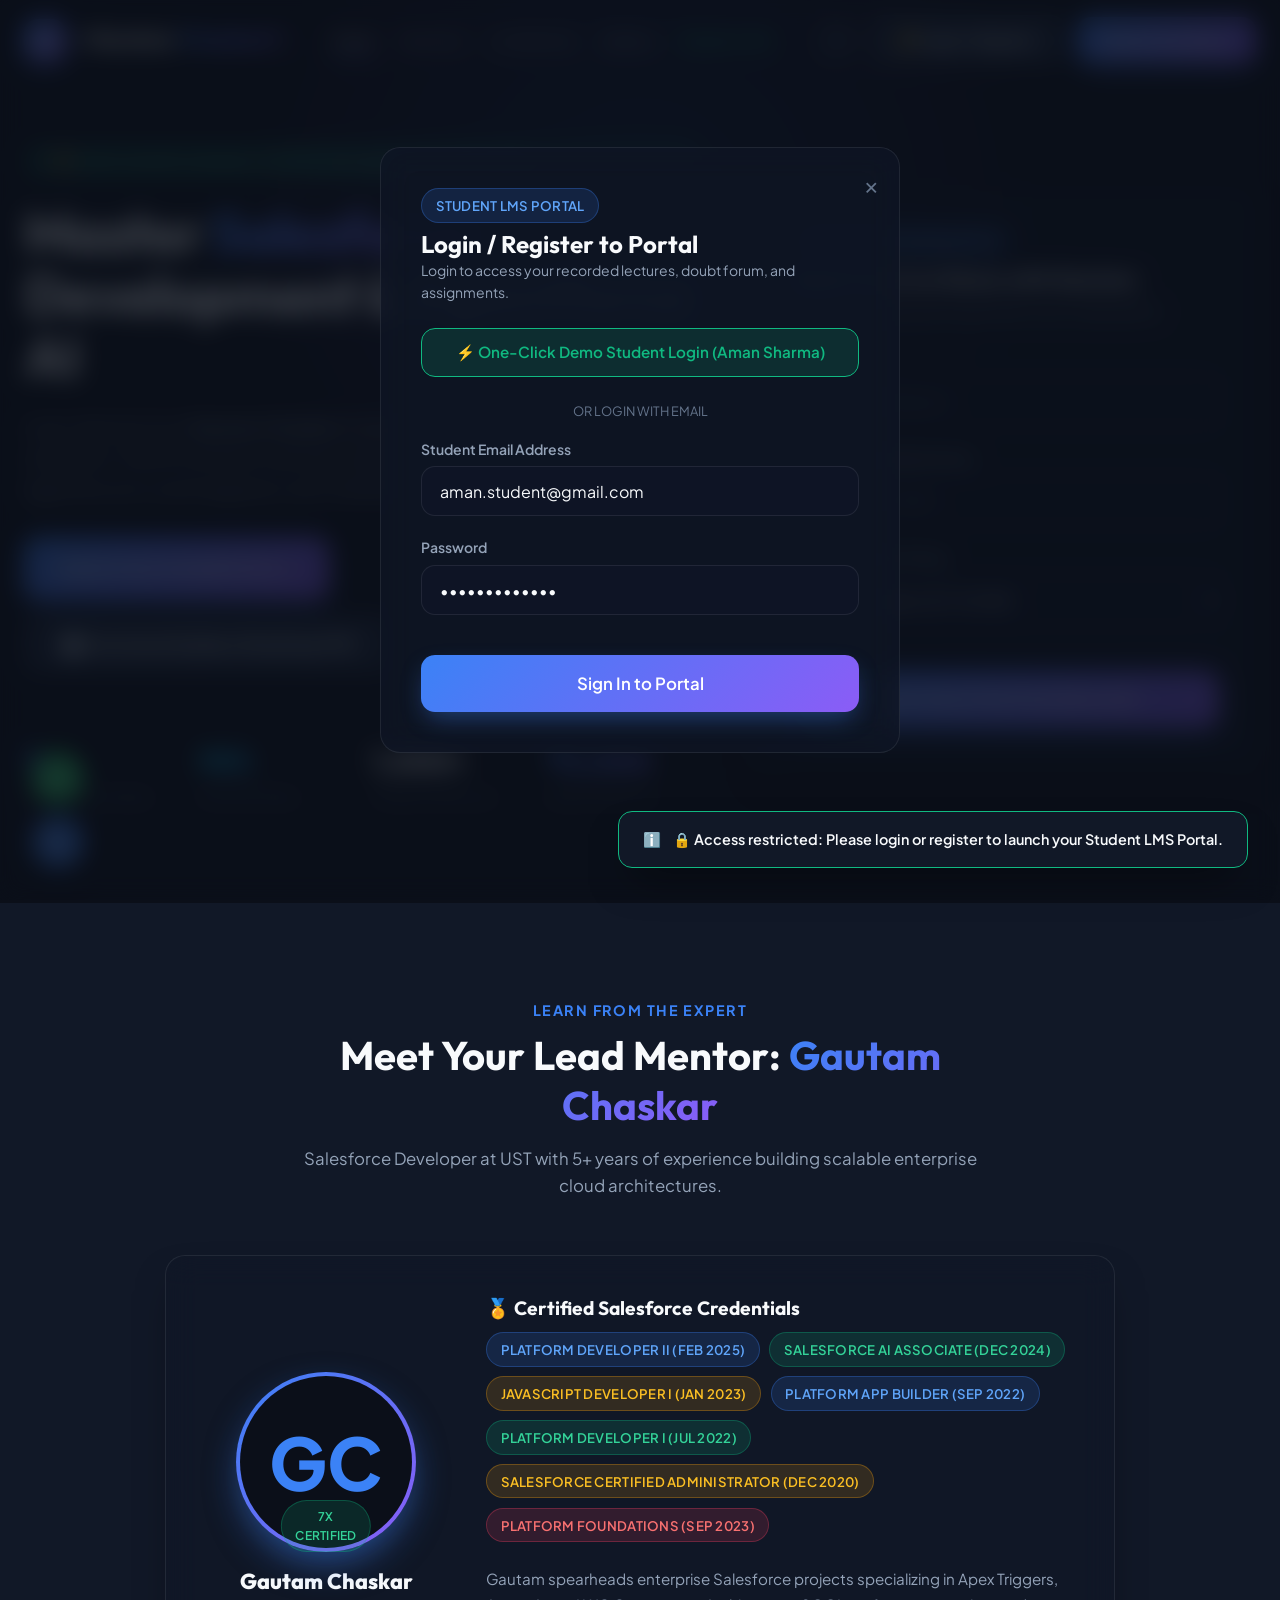
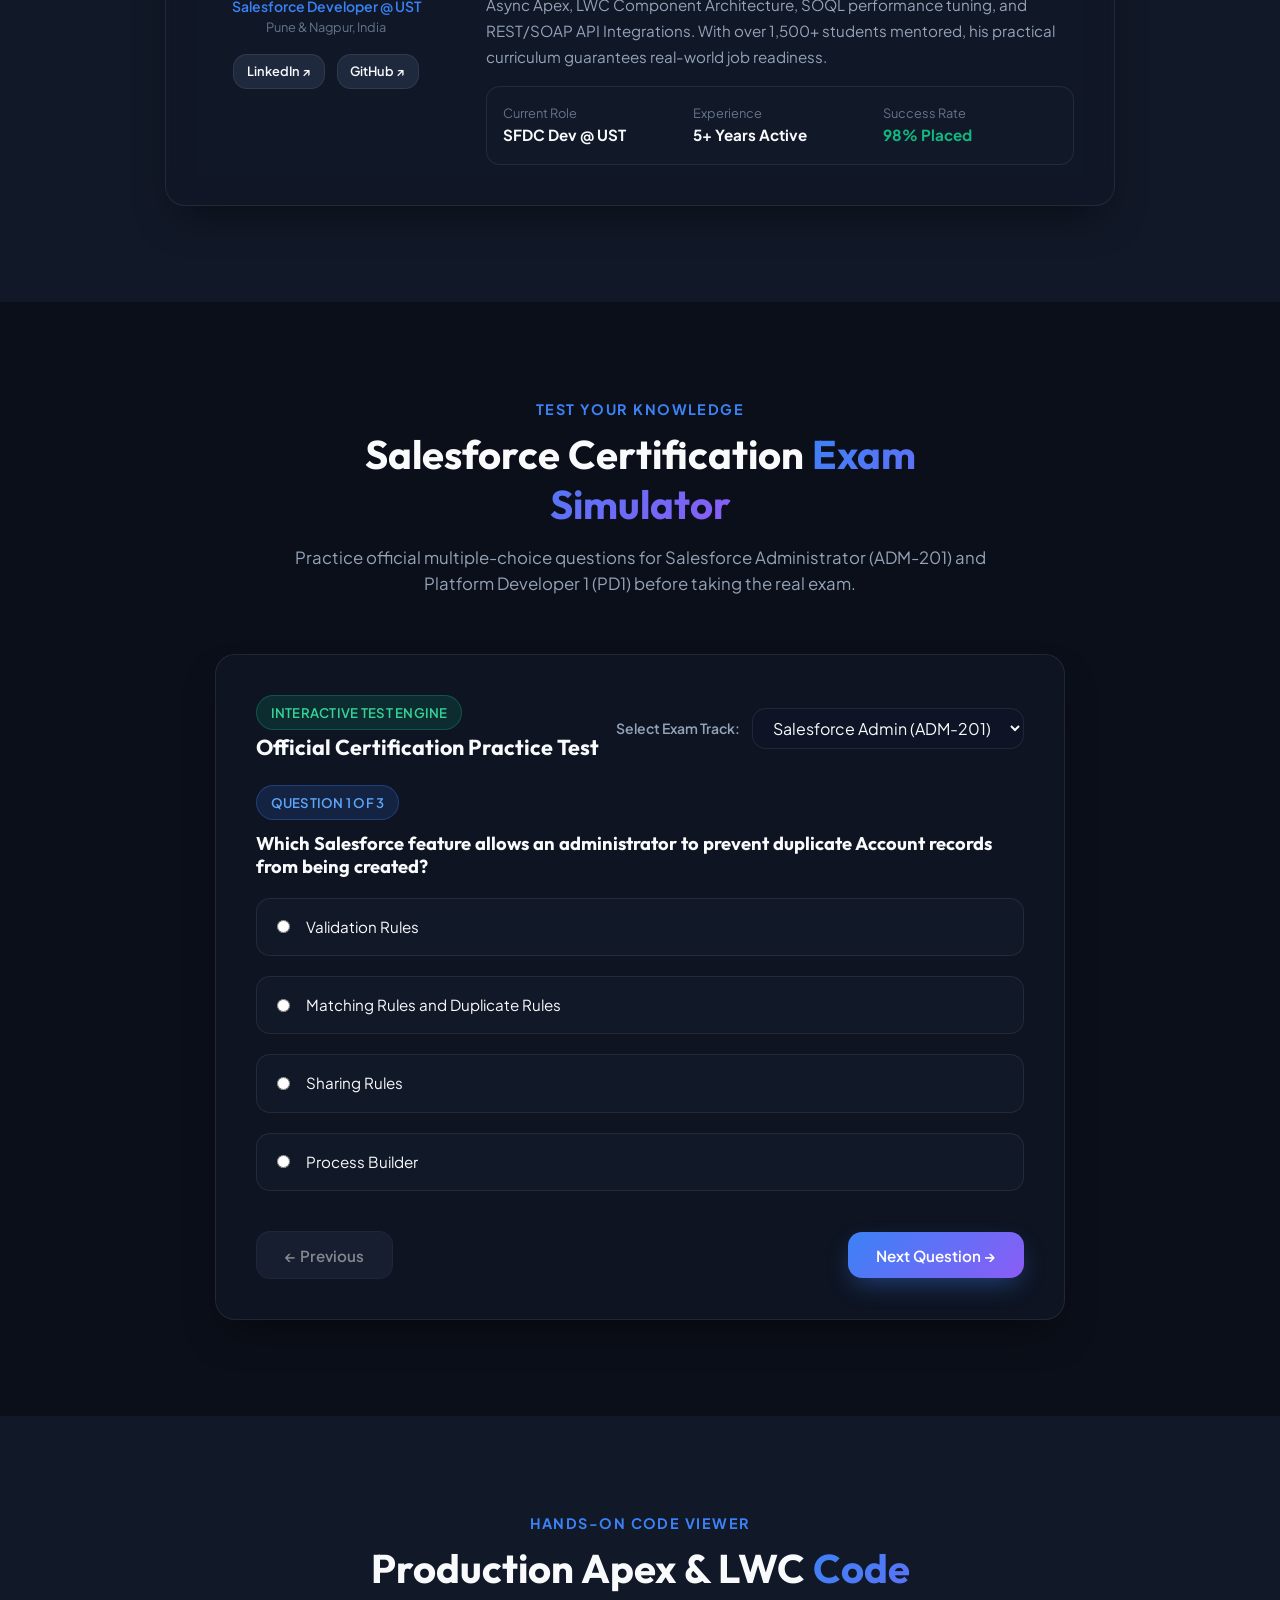
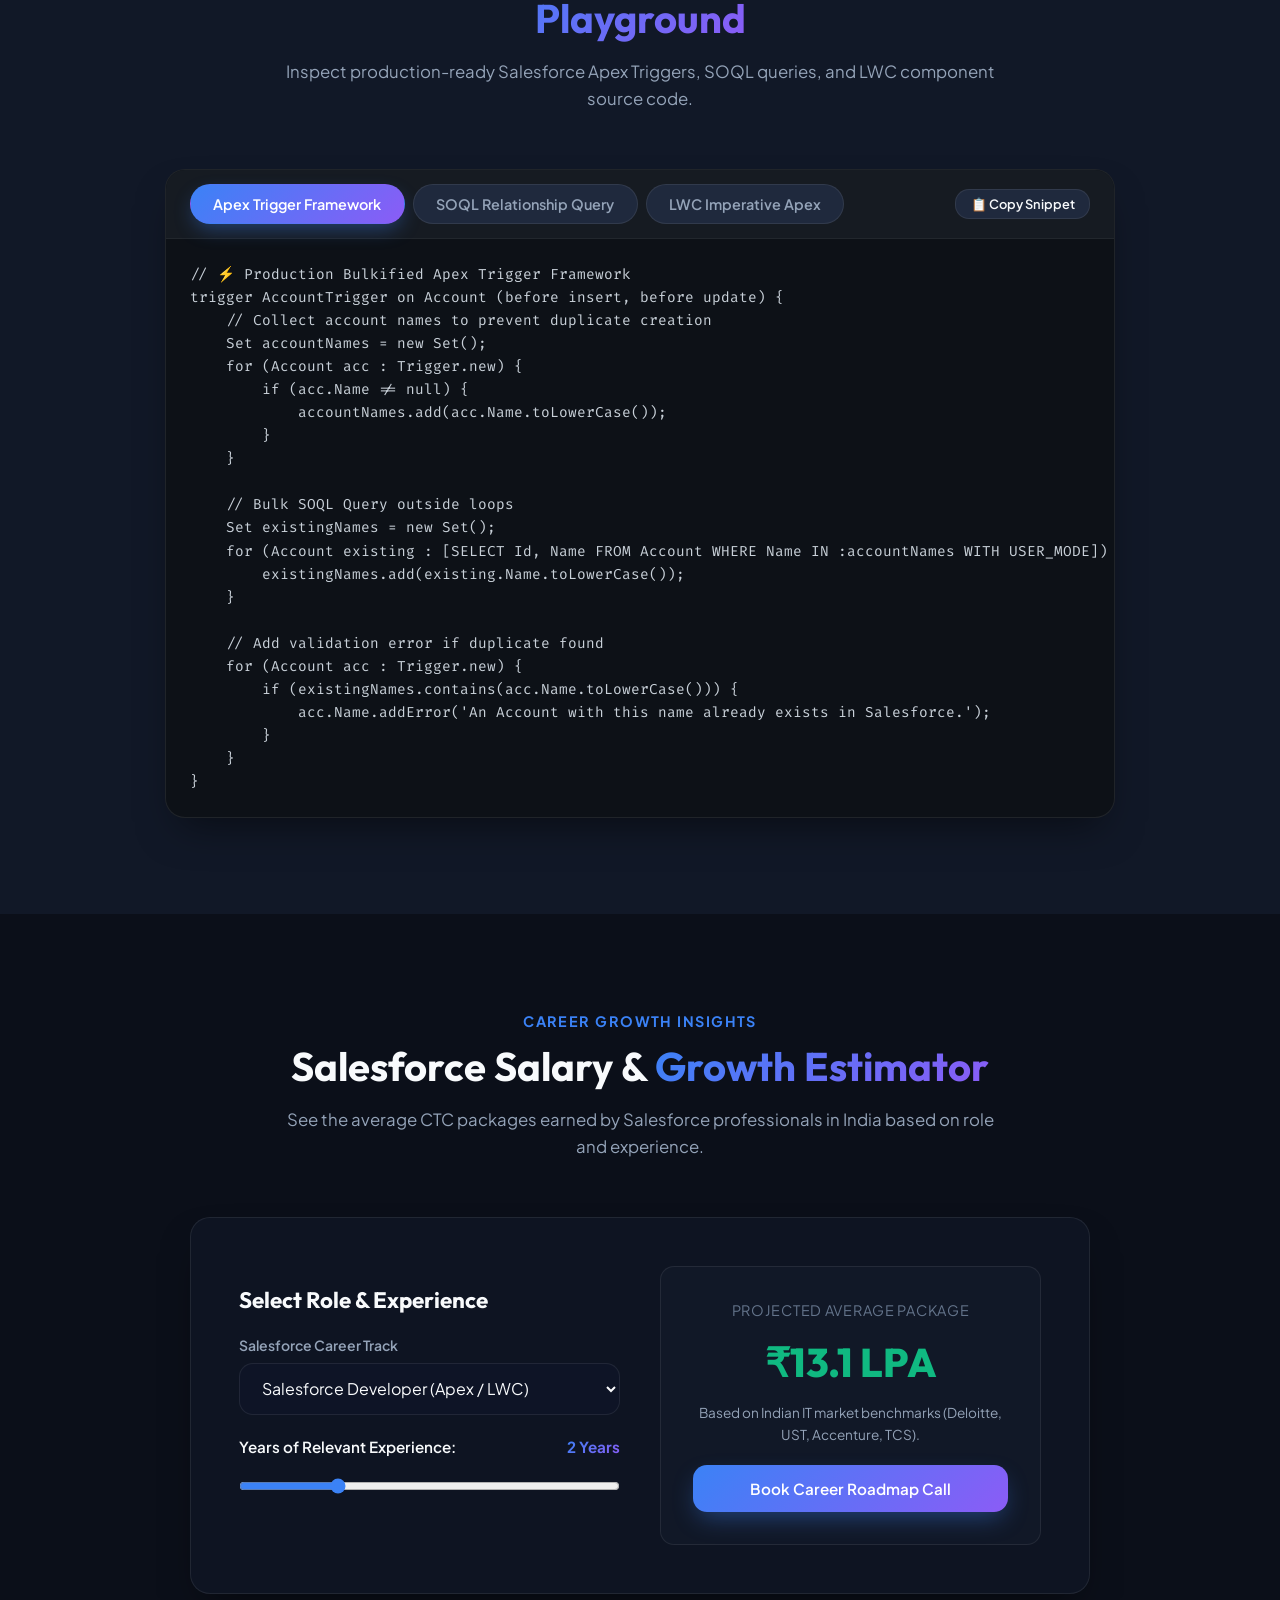
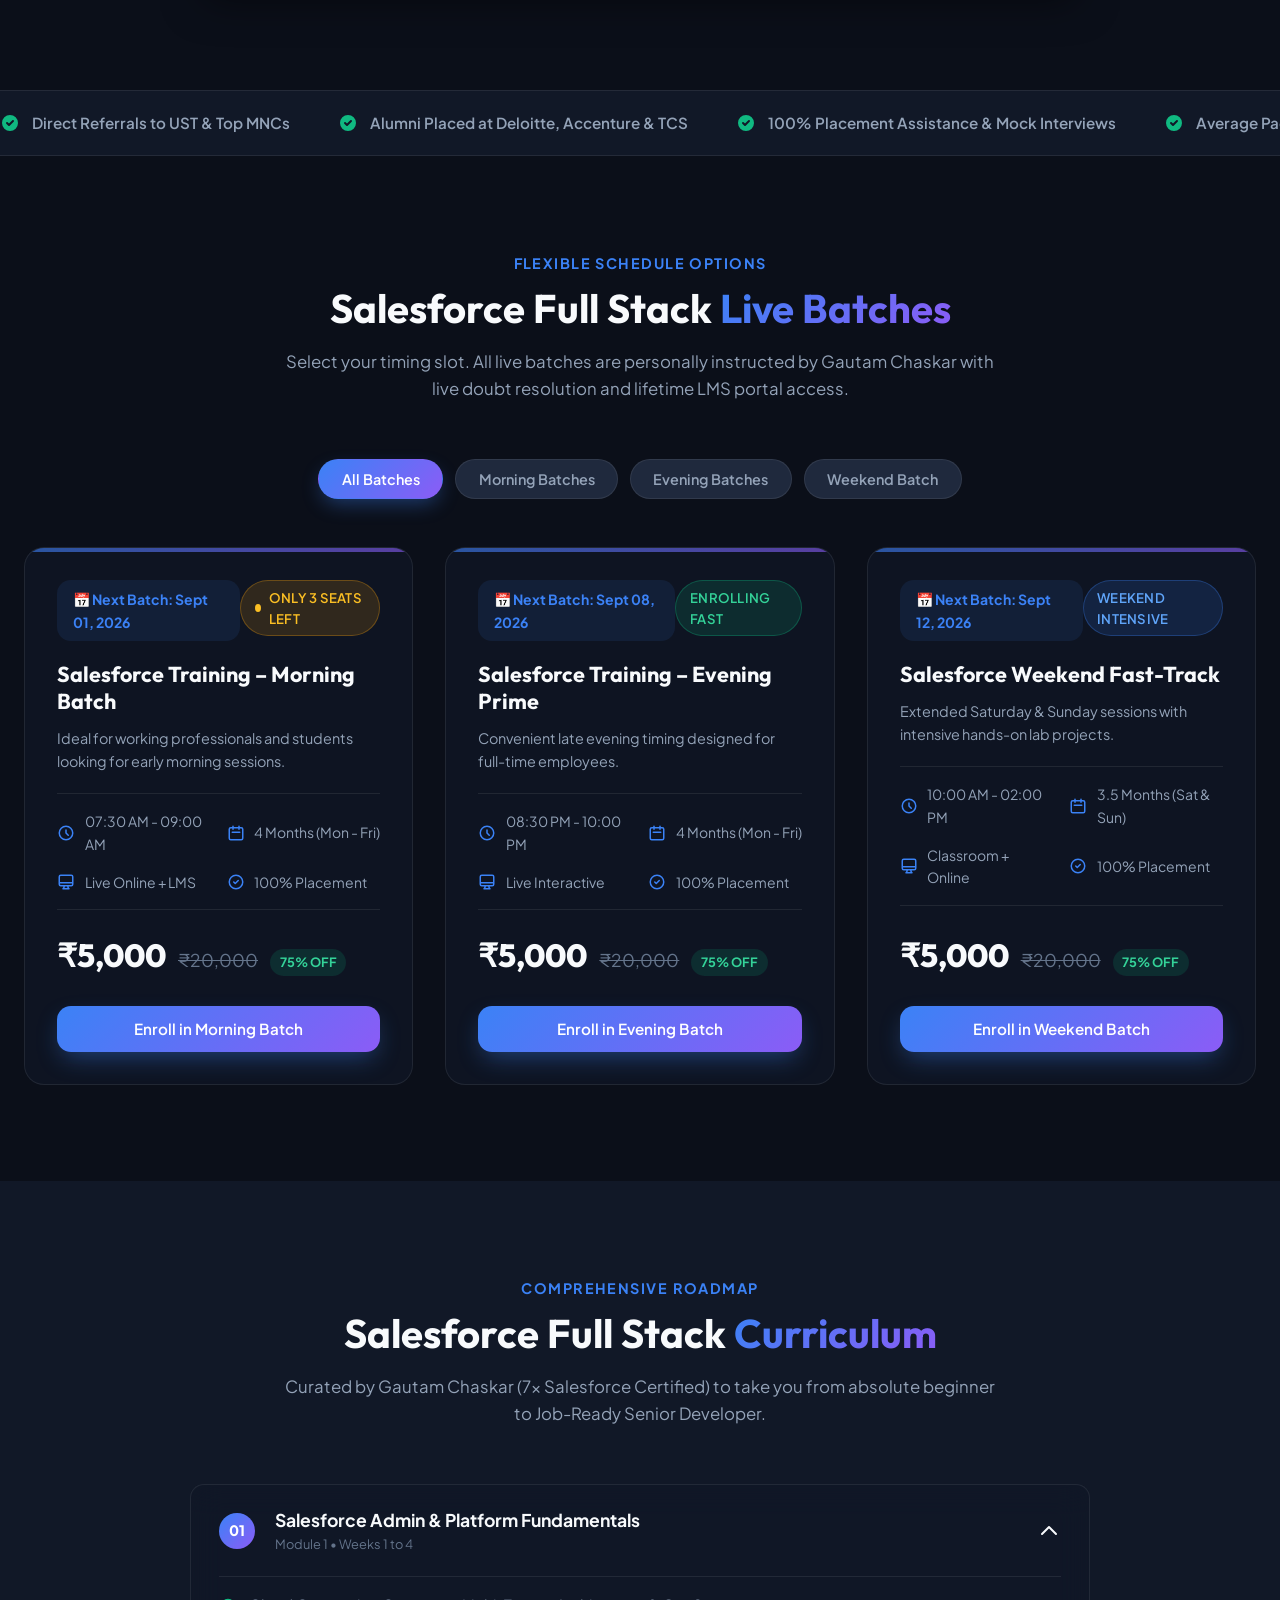
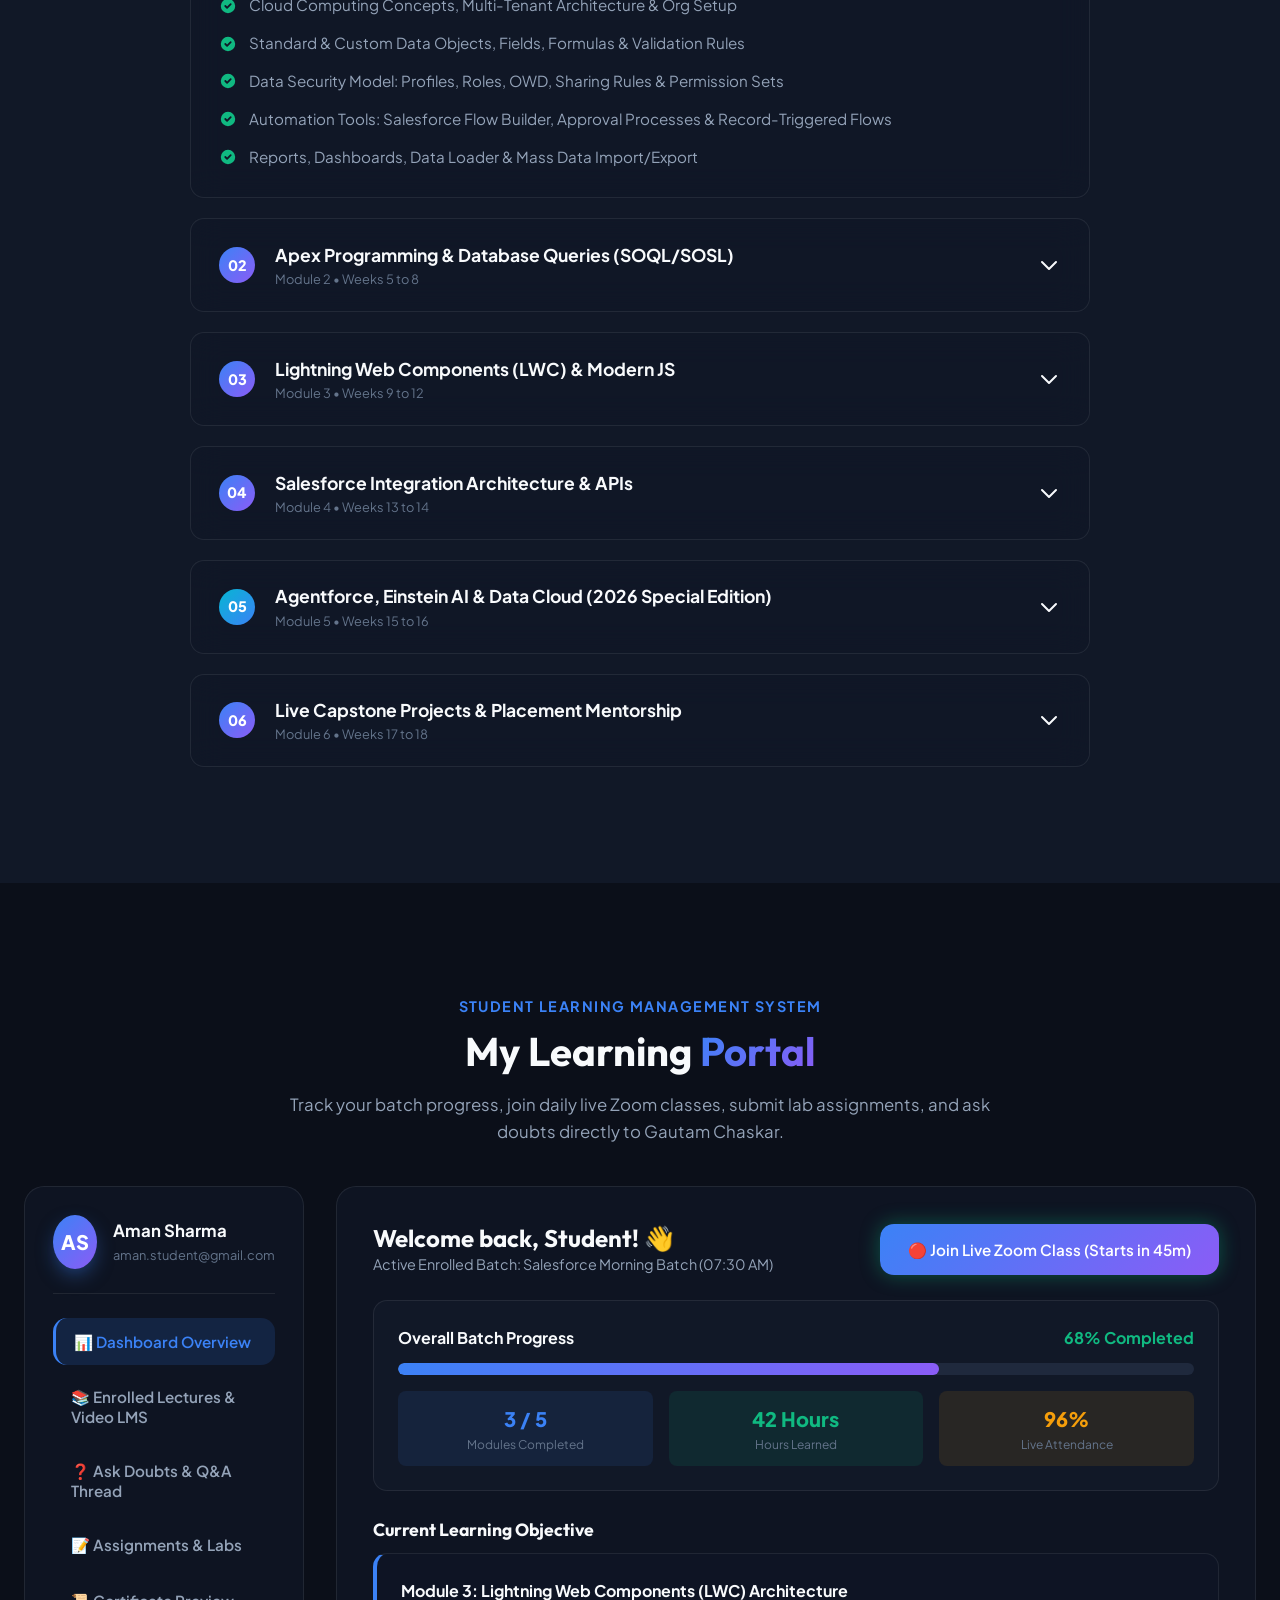
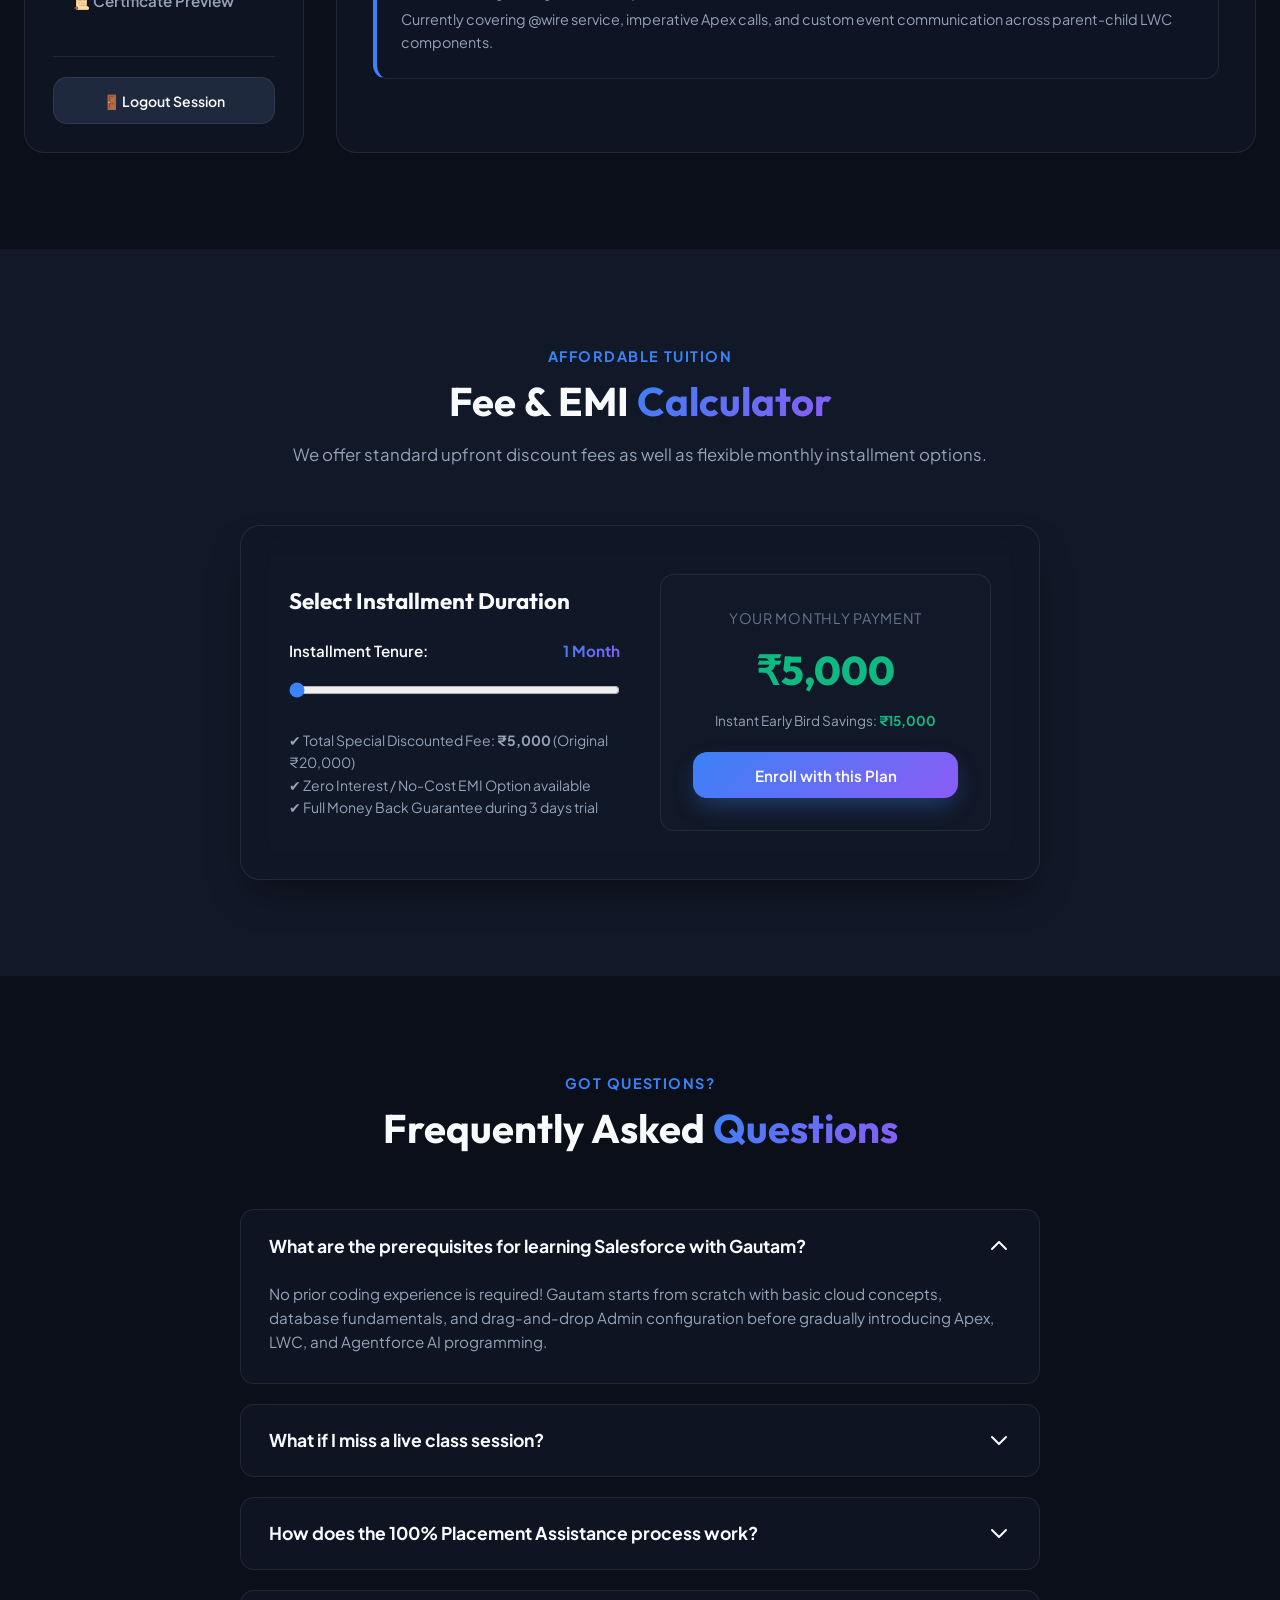
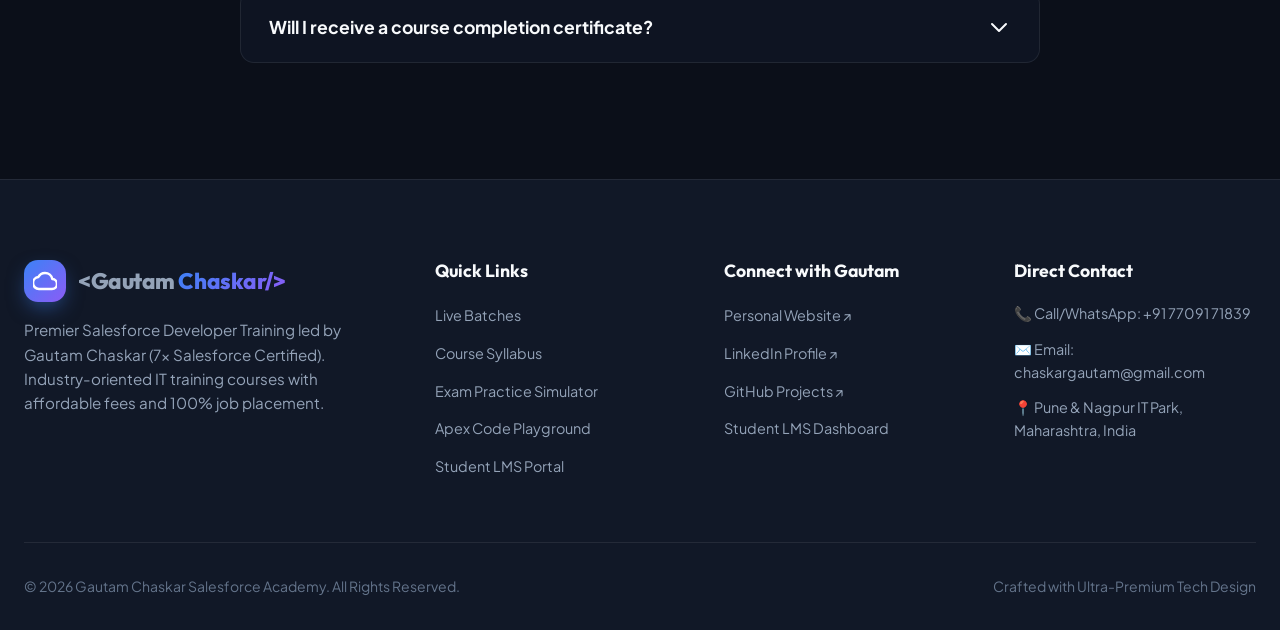
==== dashboard.html @ 402670a7 "Enforce strict auth guard requiring login before launching Student LMS Portal" ====
<!DOCTYPE html>
<html lang="en" data-theme="dark">
<head>
  <meta charset="UTF-8">
  <meta name="viewport" content="width=device-width, initial-scale=1.0">
  
  <!-- SEO -->
  <title>Student Learning Portal | Gautam Chaskar Salesforce Academy</title>
  <meta name="description" content="Personalised Student Learning Dashboard for Gautam Chaskar Salesforce Academy. Access recorded lectures batch-wise, live Zoom classes, doubt forum, assignments, and exam practice simulator.">
  <meta name="robots" content="noindex, nofollow">

  <!-- Favicon SVG -->
  <link rel="icon" type="image/svg+xml" href="data:image/svg+xml,<svg xmlns='http://www.w3.org/2000/svg' viewBox='0 0 24 24' fill='%2300A1E0'><path d='M19.35 10.04C18.67 6.59 15.64 4 12 4 9.11 4 6.6 5.64 5.35 8.04 2.34 8.36 0 10.91 0 14c0 3.31 2.69 6 6 6h13c2.76 0 5-2.24 5-5 0-2.64-2.05-4.78-4.65-4.96z'/></svg>">

  <!-- Master Stylesheet -->
  <link rel="stylesheet" href="style.css">
</head>
<body style="background:var(--bg-primary);">

  <!-- ==========================================================================
       Dashboard Top Navigation Header
       ========================================================================== -->
  <header class="navbar scrolled" style="position:sticky; top:0; background:rgba(11, 15, 25, 0.95); border-bottom:1px solid var(--glass-border); z-index:1000;">
    <div class="container-fluid nav-container">
      <a href="index.html" class="logo">
        <div class="logo-icon">
          <svg fill="none" stroke="currentColor" viewBox="0 0 24 24" xmlns="http://www.w3.org/2000/svg">
            <path stroke-linecap="round" stroke-linejoin="round" stroke-width="2.5" d="M19.35 10.04C18.67 6.59 15.64 4 12 4 9.11 4 6.6 5.64 5.35 8.04 2.34 8.36 0 10.91 0 14c0 3.31 2.69 6 6 6h13c2.76 0 5-2.24 5-5 0-2.64-2.05-4.78-4.65-4.96z"></path>
          </svg>
        </div>
        <span>&lt;Gautam <span class="text-gradient">Chaskar/&gt;</span> <span style="font-size:0.75rem; color:var(--accent-emerald); font-weight:600; padding:0.2rem 0.5rem; background:rgba(16,185,129,0.15); border-radius:var(--radius-full); margin-left:0.5rem;">LMS PORTAL</span></span>
      </a>

      <div style="display:flex; align-items:center; gap:1.25rem;">
        <span class="badge badge-emerald badge-pulse" id="portalBatchHeaderBadge">
          ⚡ Morning Batch (07:30 AM)
        </span>

        <button class="theme-toggle" id="themeToggle" aria-label="Toggle dark/light mode">
          <span id="themeIcon">
            <svg style="width:20px;height:20px" fill="none" stroke="currentColor" viewBox="0 0 24 24">
              <path stroke-linecap="round" stroke-linejoin="round" stroke-width="2" d="M20.354 15.354A9 9 0 018.646 3.646 9.003 9.003 0 0012 21a9.003 9.003 0 008.354-5.646z"></path>
            </svg>
          </span>
        </button>

        <button class="btn btn-primary" id="dashboardLogoutBtn" style="padding:0.45rem 0.95rem; font-size:0.85rem;">
          🚪 Logout
        </button>
      </div>
    </div>
  </header>

  <!-- ==========================================================================
       Main Workspace Layout
       ========================================================================== -->
  <main class="container-fluid" style="padding-top:2rem; padding-bottom:4rem; min-height:88vh;">
    <div class="portal-grid">
      
      <!-- Sidebar Nav -->
      <div class="portal-sidebar bg-glass">
        <div>
          <div class="student-profile-header">
            <div class="student-avatar" id="portalStudentAvatar">AS</div>
            <div>
              <div style="font-weight:700; font-size:1.05rem;" id="portalStudentName">Aman Sharma</div>
              <div style="font-size:0.8rem; color:var(--text-muted);" id="portalStudentEmail">aman.student@gmail.com</div>
            </div>
          </div>

          <ul class="portal-nav">
            <li>
              <button class="portal-nav-btn active" data-portal-tab="tab-overview">
                📊 Overview
              </button>
            </li>
            <li>
              <button class="portal-nav-btn" data-portal-tab="tab-courses">
                📚 My Courses & Lectures
              </button>
            </li>
            <li>
              <button class="portal-nav-btn" data-portal-tab="tab-doubts">
                💬 Q&A & Doubts
              </button>
            </li>
            <li>
              <button class="portal-nav-btn" data-portal-tab="tab-assignments">
                📝 Assignments & Labs
              </button>
            </li>
            <li>
              <button class="portal-nav-btn" data-portal-tab="tab-quiz">
                🏆 Exam Simulator
              </button>
            </li>
            <li>
              <button class="portal-nav-btn" data-portal-tab="tab-invoice">
                🧾 Orders & Invoices
              </button>
            </li>
            <li>
              <button class="portal-nav-btn" data-portal-tab="tab-certificate">
                📜 Certificate
              </button>
            </li>
            <li>
              <button class="portal-nav-btn" data-portal-tab="tab-settings">
                ⚙️ Settings
              </button>
            </li>
          </ul>
        </div>

        <div style="margin-top:2rem; padding-top:1.25rem; border-top:1px solid var(--glass-border);">
          <button class="btn btn-secondary btn-block" id="logoutBtn" style="font-size:0.875rem;">
            🚪 Logout Session
          </button>
        </div>
      </div>

      <!-- Content Workspace -->
      <div class="portal-content bg-glass">
        
        <!-- TAB 1: OVERVIEW -->
        <div class="portal-tab-content active" id="tab-overview">
          <div style="display:flex; justify-content:space-between; align-items:center; margin-bottom:1.5rem; flex-wrap:wrap; gap:1rem;">
            <div>
              <h3 style="font-size:1.5rem;">Welcome back, <span id="dashWelcomeName" class="text-gradient">Student</span>! 👋</h3>
              <p style="font-size:0.9rem; color:var(--text-secondary);" id="portalStudentBatch">
                Active Enrolled Batch: Salesforce Morning Batch (07:30 AM)
              </p>
            </div>

            <a href="https://zoom.us" target="_blank" class="btn btn-primary" style="box-shadow: 0 0 20px rgba(16, 185, 129, 0.4);">
              🔴 Join Live Zoom Class (Starts in 45m)
            </a>
          </div>

          <!-- KSoft Style Quick Stats Header -->
          <div style="display:grid; grid-template-columns:repeat(auto-fit, minmax(180px, 1fr)); gap:1rem; margin-bottom:1.75rem;">
            <div style="background:var(--bg-secondary); padding:1.25rem; border-radius:var(--radius-md); border:1px solid var(--glass-border); display:flex; align-items:center; gap:1rem;">
              <div style="font-size:2rem; background:rgba(59,130,246,0.15); width:50px; height:50px; border-radius:var(--radius-sm); display:flex; align-items:center; justify-content:center;">📚</div>
              <div>
                <div style="font-size:1.5rem; font-weight:800; color:var(--text-primary);">3</div>
                <div style="font-size:0.8rem; color:var(--text-muted);">Enrolled Courses</div>
              </div>
            </div>

            <div style="background:var(--bg-secondary); padding:1.25rem; border-radius:var(--radius-md); border:1px solid var(--glass-border); display:flex; align-items:center; gap:1rem;">
              <div style="font-size:2rem; background:rgba(16,185,129,0.15); width:50px; height:50px; border-radius:var(--radius-sm); display:flex; align-items:center; justify-content:center;">⚡</div>
              <div>
                <div style="font-size:1.5rem; font-weight:800; color:var(--accent-emerald);">1</div>
                <div style="font-size:0.8rem; color:var(--text-muted);">Active Courses</div>
              </div>
            </div>

            <div style="background:var(--bg-secondary); padding:1.25rem; border-radius:var(--radius-md); border:1px solid var(--glass-border); display:flex; align-items:center; gap:1rem;">
              <div style="font-size:2rem; background:rgba(245,158,11,0.15); width:50px; height:50px; border-radius:var(--radius-sm); display:flex; align-items:center; justify-content:center;">🏆</div>
              <div>
                <div style="font-size:1.5rem; font-weight:800; color:var(--accent-amber);">2</div>
                <div style="font-size:0.8rem; color:var(--text-muted);">Completed Courses</div>
              </div>
            </div>
          </div>

          <!-- Progress Card -->
          <div style="background:var(--bg-secondary); padding:1.5rem; border-radius:var(--radius-md); border:1px solid var(--glass-border); margin-bottom:1.75rem;">
            <div style="display:flex; justify-content:space-between; font-weight:700; margin-bottom:0.4rem;">
              <span>Overall Active Batch Progress</span>
              <span id="portalProgressText" style="color:var(--accent-emerald);">68% Completed</span>
            </div>
            <div class="progress-bar-wrap">
              <div class="progress-bar-fill" id="portalProgressBar" style="width:68%;"></div>
            </div>
            <div style="display:grid; grid-template-columns:repeat(3, 1fr); gap:1rem; margin-top:1rem; text-align:center;">
              <div style="background:rgba(59,130,246,0.1); padding:0.75rem; border-radius:var(--radius-sm);">
                <div style="font-size:1.25rem; font-weight:800; color:var(--accent-primary);">3 / 5</div>
                <div style="font-size:0.75rem; color:var(--text-muted);">Modules Completed</div>
              </div>
              <div style="background:rgba(16,185,129,0.1); padding:0.75rem; border-radius:var(--radius-sm);">
                <div style="font-size:1.25rem; font-weight:800; color:var(--accent-emerald);">42 Hours</div>
                <div style="font-size:0.75rem; color:var(--text-muted);">Hours Learned</div>
              </div>
              <div style="background:rgba(245,158,11,0.1); padding:0.75rem; border-radius:var(--radius-sm);">
                <div style="font-size:1.25rem; font-weight:800; color:var(--accent-amber);">96%</div>
                <div style="font-size:0.75rem; color:var(--text-muted);">Live Attendance</div>
              </div>
            </div>
          </div>

          <!-- Upcoming Milestone -->
          <h4 style="font-size:1.1rem; margin-bottom:0.75rem;">Current Learning Objective</h4>
          <div class="qa-card" style="border-left: 4px solid var(--accent-primary);">
            <div style="font-weight:700; color:var(--text-primary); margin-bottom:0.25rem;">Module 3: Lightning Web Components (LWC) Architecture</div>
            <p style="font-size:0.9rem; color:var(--text-secondary);">
              Currently covering @wire service, imperative Apex calls, and custom event communication across parent-child LWC components.
            </p>
          </div>
        </div>

        <!-- TAB 2: ENROLLED LECTURES (ENROLLED BATCH TILES / BOXES GRID WITH FILTER TABS) -->
        <div class="portal-tab-content" id="tab-courses">
          
          <!-- BATCH TILES GRID VIEW -->
          <div id="enrolledBatchTilesView">
            <div style="display:flex; justify-content:space-between; align-items:center; margin-bottom:1.5rem; flex-wrap:wrap; gap:1rem;">
              <div>
                <h3 style="font-size:1.5rem;">Enrolled Courses & Batch Library</h3>
                <p style="font-size:0.875rem; color:var(--text-secondary);">
                  Select your batch tile box below to view lectures & course content inside.
                </p>
              </div>

              <!-- Enrolled Courses Filter Pills (KSoft Competitor Alignment) -->
              <div class="filter-tabs" style="margin-bottom:0; gap:0.5rem;" id="courseFilterPills">
                <button class="tab-btn active" onclick="filterCourseTiles('all')">All Courses (3)</button>
                <button class="tab-btn" onclick="filterCourseTiles('active')">Active (1)</button>
                <button class="tab-btn" onclick="filterCourseTiles('completed')">Completed (2)</button>
              </div>
            </div>

            <div style="display:grid; grid-template-columns:repeat(auto-fit, minmax(280px, 1fr)); gap:1.5rem;" id="batchTilesGrid">
              
              <!-- Tile Box 1 (Active) -->
              <div class="batch-card bg-glass batch-tile-item" data-status="active" style="cursor:pointer; border:1px solid var(--glass-border);" onclick="openBatchLectures('batch-morning', 'Salesforce Morning Batch (07:30 AM)')">
                <div style="display:flex; justify-content:space-between; align-items:flex-start; margin-bottom:1rem;">
                  <span class="badge badge-emerald badge-pulse">Active Enrolled</span>
                  <span style="font-size:1.5rem;">☀️</span>
                </div>

                <h4 style="font-size:1.2rem; font-weight:800; margin-bottom:0.4rem;">Salesforce Morning Batch</h4>
                <p style="font-size:0.8rem; color:var(--text-muted); margin-bottom:1.25rem;">Slot: 07:30 AM - 09:00 AM • Mon to Fri</p>

                <div style="background:var(--bg-secondary); padding:0.85rem; border-radius:var(--radius-sm); margin-bottom:1.25rem; border:1px solid var(--glass-border);">
                  <div style="display:flex; justify-content:space-between; font-size:0.8rem; font-weight:600; margin-bottom:0.3rem;">
                    <span>Course Progress</span>
                    <span style="color:var(--accent-emerald);">68% Completed</span>
                  </div>
                  <div class="progress-bar-wrap" style="height:8px; margin:0;">
                    <div class="progress-bar-fill" style="width:68%;"></div>
                  </div>
                  <div style="font-size:0.75rem; color:var(--text-muted); margin-top:0.4rem;">
                    13 Recorded Lectures • 18.5 Hours
                  </div>
                </div>

                <button class="btn btn-primary btn-block" style="padding:0.6rem 1rem; font-size:0.875rem;">
                  📂 Open Batch & Lectures →
                </button>
              </div>

              <!-- Tile Box 2 (Completed) -->
              <div class="batch-card bg-glass batch-tile-item" data-status="completed" style="cursor:pointer; border:1px solid var(--glass-border);" onclick="openBatchLectures('batch-evening', 'Salesforce Evening Batch (08:30 PM)')">
                <div style="display:flex; justify-content:space-between; align-items:flex-start; margin-bottom:1rem;">
                  <span class="badge badge-primary">Completed Course</span>
                  <span style="font-size:1.5rem;">🌙</span>
                </div>

                <h4 style="font-size:1.2rem; font-weight:800; margin-bottom:0.4rem;">Salesforce Evening Prime</h4>
                <p style="font-size:0.8rem; color:var(--text-muted); margin-bottom:1.25rem;">Slot: 08:30 PM - 10:00 PM • Mon to Fri</p>

                <div style="background:var(--bg-secondary); padding:0.85rem; border-radius:var(--radius-sm); margin-bottom:1.25rem; border:1px solid var(--glass-border);">
                  <div style="display:flex; justify-content:space-between; font-size:0.8rem; font-weight:600; margin-bottom:0.3rem;">
                    <span>Course Progress</span>
                    <span style="color:var(--accent-primary);">100% Completed</span>
                  </div>
                  <div class="progress-bar-wrap" style="height:8px; margin:0;">
                    <div class="progress-bar-fill" style="width:100%;"></div>
                  </div>
                  <div style="font-size:0.75rem; color:var(--text-muted); margin-top:0.4rem;">
                    12 Recorded Lectures • 16.0 Hours
                  </div>
                </div>

                <button class="btn btn-secondary btn-block" style="padding:0.6rem 1rem; font-size:0.875rem;">
                  📂 Open Batch & Lectures →
                </button>
              </div>

              <!-- Tile Box 3 (Completed) -->
              <div class="batch-card bg-glass batch-tile-item" data-status="completed" style="cursor:pointer; border:1px solid var(--glass-border);" onclick="openBatchLectures('batch-weekend', 'Salesforce Weekend Fast-Track')">
                <div style="display:flex; justify-content:space-between; align-items:flex-start; margin-bottom:1rem;">
                  <span class="badge badge-amber">Completed Course</span>
                  <span style="font-size:1.5rem;">⚡</span>
                </div>

                <h4 style="font-size:1.2rem; font-weight:800; margin-bottom:0.4rem;">Weekend Fast-Track</h4>
                <p style="font-size:0.8rem; color:var(--text-muted); margin-bottom:1.25rem;">Slot: 10:00 AM - 02:00 PM • Sat & Sun</p>

                <div style="background:var(--bg-secondary); padding:0.85rem; border-radius:var(--radius-sm); margin-bottom:1.25rem; border:1px solid var(--glass-border);">
                  <div style="display:flex; justify-content:space-between; font-size:0.8rem; font-weight:600; margin-bottom:0.3rem;">
                    <span>Course Progress</span>
                    <span style="color:var(--accent-amber);">100% Completed</span>
                  </div>
                  <div class="progress-bar-wrap" style="height:8px; margin:0;">
                    <div class="progress-bar-fill" style="width:100%;"></div>
                  </div>
                  <div style="font-size:0.75rem; color:var(--text-muted); margin-top:0.4rem;">
                    10 Recorded Lectures • 20.0 Hours
                  </div>
                </div>

                <button class="btn btn-secondary btn-block" style="padding:0.6rem 1rem; font-size:0.875rem;">
                  📂 Open Batch & Lectures →
                </button>
              </div>

            </div>
          </div>

          <!-- INNER BATCH LECTURES DETAIL VIEW (Hidden by default) -->
          <div id="batchLecturesDetailView" style="display:none;">
            <div style="display:flex; justify-content:space-between; align-items:center; margin-bottom:1.5rem; flex-wrap:wrap; gap:1rem;">
              <button class="btn btn-secondary" onclick="closeBatchLectures()" style="padding:0.4rem 0.9rem; font-size:0.85rem;">
                ← Back to Enrolled Batches
              </button>

              <h3 style="font-size:1.35rem;" id="activeDetailBatchTitle">Salesforce Morning Batch (07:30 AM)</h3>
            </div>

            <!-- BATCH 1: MORNING BATCH -->
            <div class="batch-lms-content active" id="batch-morning">
              
              <!-- Module 1 Accordion -->
              <div class="accordion-item bg-glass active" style="margin-bottom:1rem;">
                <div class="accordion-header" style="background:var(--bg-secondary);">
                  <div class="accordion-header-left">
                    <span class="badge badge-emerald">Enrolled</span>
                    <div>
                      Module 1: Salesforce Admin & Security Fundamentals
                      <div style="font-size:0.75rem; color:var(--text-muted); font-weight:400;">4 Recorded Lectures • 5 Hours</div>
                    </div>
                  </div>
                  <svg class="accordion-icon" fill="none" stroke="currentColor" viewBox="0 0 24 24"><path stroke-linecap="round" stroke-linejoin="round" stroke-width="2" d="M19 9l-7 7-7-7"></path></svg>
                </div>
                <div class="accordion-body" style="padding-top:1rem;">
                  <div style="display:flex; flex-direction:column; gap:0.75rem;">
                    <div class="qa-card" style="display:flex; justify-content:space-between; align-items:center; margin-bottom:0; padding:1rem 1.25rem;">
                      <div>
                        <div style="font-weight:700; font-size:0.95rem;">Lecture 1.1: Cloud Architecture, Multi-Tenancy & Org Setup</div>
                        <div style="font-size:0.8rem; color:var(--text-muted);">Recorded Aug 01, 2026 • 1h 15m • Instructor: Gautam Chaskar</div>
                      </div>
                      <button class="btn btn-secondary" onclick="showToast('▶ Playing Lecture 1.1', 'info')" style="padding:0.35rem 0.85rem; font-size:0.8rem;">
                        ▶ Play Video
                      </button>
                    </div>

                    <div class="qa-card" style="display:flex; justify-content:space-between; align-items:center; margin-bottom:0; padding:1rem 1.25rem;">
                      <div>
                        <div style="font-weight:700; font-size:0.95rem;">Lecture 1.2: Objects, Fields, Validation Rules & Formulas</div>
                        <div style="font-size:0.8rem; color:var(--text-muted);">Recorded Aug 03, 2026 • 1h 30m • Instructor: Gautam Chaskar</div>
                      </div>
                      <button class="btn btn-secondary" onclick="showToast('▶ Playing Lecture 1.2', 'info')" style="padding:0.35rem 0.85rem; font-size:0.8rem;">
                        ▶ Play Video
                      </button>
                    </div>

                    <div class="qa-card" style="display:flex; justify-content:space-between; align-items:center; margin-bottom:0; padding:1rem 1.25rem;">
                      <div>
                        <div style="font-weight:700; font-size:0.95rem;">Lecture 1.3: Data Security Model, OWD, Roles & Permission Sets</div>
                        <div style="font-size:0.8rem; color:var(--text-muted);">Recorded Aug 05, 2026 • 1h 45m • Instructor: Gautam Chaskar</div>
                      </div>
                      <button class="btn btn-secondary" onclick="showToast('▶ Playing Lecture 1.3', 'info')" style="padding:0.35rem 0.85rem; font-size:0.8rem;">
                        ▶ Play Video
                      </button>
                    </div>

                    <div class="qa-card" style="display:flex; justify-content:space-between; align-items:center; margin-bottom:0; padding:1rem 1.25rem;">
                      <div>
                        <div style="font-weight:700; font-size:0.95rem;">Lecture 1.4: Salesforce Flow Builder Masterclass & Triggered Automations</div>
                        <div style="font-size:0.8rem; color:var(--text-muted);">Recorded Aug 08, 2026 • 1h 40m • Instructor: Gautam Chaskar</div>
                      </div>
                      <button class="btn btn-secondary" onclick="showToast('▶ Playing Lecture 1.4', 'info')" style="padding:0.35rem 0.85rem; font-size:0.8rem;">
                        ▶ Play Video
                      </button>
                    </div>
                  </div>
                </div>
              </div>

              <!-- Module 2 Accordion -->
              <div class="accordion-item bg-glass active" style="margin-bottom:1rem;">
                <div class="accordion-header" style="background:var(--bg-secondary);">
                  <div class="accordion-header-left">
                    <span class="badge badge-emerald">Enrolled</span>
                    <div>
                      Module 2: Apex Programming & SOQL Queries
                      <div style="font-size:0.75rem; color:var(--text-muted); font-weight:400;">5 Recorded Lectures • 7.5 Hours</div>
                    </div>
                  </div>
                  <svg class="accordion-icon" fill="none" stroke="currentColor" viewBox="0 0 24 24"><path stroke-linecap="round" stroke-linejoin="round" stroke-width="2" d="M19 9l-7 7-7-7"></path></svg>
                </div>
                <div class="accordion-body" style="padding-top:1rem;">
                  <div style="display:flex; flex-direction:column; gap:0.75rem;">
                    <div class="qa-card" style="display:flex; justify-content:space-between; align-items:center; margin-bottom:0; padding:1rem 1.25rem;">
                      <div>
                        <div style="font-weight:700; font-size:0.95rem;">Lecture 2.1: Apex Syntax, OOPs Concepts & Collections (Lists/Maps)</div>
                        <div style="font-size:0.8rem; color:var(--text-muted);">Recorded Aug 12, 2026 • 1h 20m • Instructor: Gautam Chaskar</div>
                      </div>
                      <button class="btn btn-secondary" onclick="showToast('▶ Playing Lecture 2.1', 'info')" style="padding:0.35rem 0.85rem; font-size:0.8rem;">
                        ▶ Play Video
                      </button>
                    </div>

                    <div class="qa-card" style="display:flex; justify-content:space-between; align-items:center; margin-bottom:0; padding:1rem 1.25rem;">
                      <div>
                        <div style="font-weight:700; font-size:0.95rem;">Lecture 2.2: Apex Trigger Framework Architecture & Bulkification</div>
                        <div style="font-size:0.8rem; color:var(--text-muted);">Recorded Aug 15, 2026 • 1h 45m • Instructor: Gautam Chaskar</div>
                      </div>
                      <button class="btn btn-secondary" onclick="showToast('▶ Playing Lecture 2.2', 'info')" style="padding:0.35rem 0.85rem; font-size:0.8rem;">
                        ▶ Play Video
                      </button>
                    </div>

                    <div class="qa-card" style="display:flex; justify-content:space-between; align-items:center; margin-bottom:0; padding:1rem 1.25rem;">
                      <div>
                        <div style="font-weight:700; font-size:0.95rem;">Lecture 2.3: SOQL & SOSL Relationship Query Optimization</div>
                        <div style="font-size:0.8rem; color:var(--text-muted);">Recorded Aug 18, 2026 • 1h 30m • Instructor: Gautam Chaskar</div>
                      </div>
                      <button class="btn btn-secondary" onclick="showToast('▶ Playing Lecture 2.3', 'info')" style="padding:0.35rem 0.85rem; font-size:0.8rem;">
                        ▶ Play Video
                      </button>
                    </div>

                    <div class="qa-card" style="display:flex; justify-content:space-between; align-items:center; margin-bottom:0; padding:1rem 1.25rem;">
                      <div>
                        <div style="font-weight:700; font-size:0.95rem;">Lecture 2.4: Asynchronous Apex (Batch Apex, Queueable & Future)</div>
                        <div style="font-size:0.8rem; color:var(--text-muted);">Recorded Aug 21, 2026 • 1h 40m • Instructor: Gautam Chaskar</div>
                      </div>
                      <button class="btn btn-secondary" onclick="showToast('▶ Playing Lecture 2.4', 'info')" style="padding:0.35rem 0.85rem; font-size:0.8rem;">
                        ▶ Play Video
                      </button>
                    </div>
                  </div>
                </div>
              </div>

              <!-- Module 3 Accordion -->
              <div class="accordion-item bg-glass active" style="margin-bottom:1rem;">
                <div class="accordion-header" style="background:var(--bg-secondary);">
                  <div class="accordion-header-left">
                    <span class="badge badge-emerald">In Progress</span>
                    <div>
                      Module 3: Lightning Web Components (LWC) Architecture
                      <div style="font-size:0.75rem; color:var(--text-muted); font-weight:400;">4 Recorded Lectures • 6 Hours</div>
                    </div>
                  </div>
                  <svg class="accordion-icon" fill="none" stroke="currentColor" viewBox="0 0 24 24"><path stroke-linecap="round" stroke-linejoin="round" stroke-width="2" d="M19 9l-7 7-7-7"></path></svg>
                </div>
                <div class="accordion-body" style="padding-top:1rem;">
                  <div style="display:flex; flex-direction:column; gap:0.75rem;">
                    <div class="qa-card" style="display:flex; justify-content:space-between; align-items:center; margin-bottom:0; padding:1rem 1.25rem;">
                      <div>
                        <div style="font-weight:700; font-size:0.95rem;">Lecture 3.1: Modern ES6+ JavaScript & Shadow DOM Basics</div>
                        <div style="font-size:0.8rem; color:var(--text-muted);">Recorded Aug 22, 2026 • 1h 30m • Instructor: Gautam Chaskar</div>
                      </div>
                      <button class="btn btn-secondary" onclick="showToast('▶ Playing Lecture 3.1', 'info')" style="padding:0.35rem 0.85rem; font-size:0.8rem;">
                        ▶ Play Video
                      </button>
                    </div>

                    <div class="qa-card" style="display:flex; justify-content:space-between; align-items:center; margin-bottom:0; padding:1rem 1.25rem;">
                      <div>
                        <div style="font-weight:700; font-size:0.95rem;">Lecture 3.2: LWC Data Binding & Reactive @api Properties</div>
                        <div style="font-size:0.8rem; color:var(--text-muted);">Recorded Aug 23, 2026 • 1h 20m • Instructor: Gautam Chaskar</div>
                      </div>
                      <button class="btn btn-secondary" onclick="showToast('▶ Playing Lecture 3.2', 'info')" style="padding:0.35rem 0.85rem; font-size:0.8rem;">
                        ▶ Play Video
                      </button>
                    </div>

                    <div class="qa-card" style="display:flex; justify-content:space-between; align-items:center; margin-bottom:0; padding:1rem 1.25rem;">
                      <div>
                        <div style="font-weight:700; font-size:0.95rem;">Lecture 3.3: LWC Imperative Apex Calls & Error Handling</div>
                        <div style="font-size:0.8rem; color:var(--text-muted);">Recorded Aug 24, 2026 • 1h 35m • Instructor: Gautam Chaskar</div>
                      </div>
                      <button class="btn btn-secondary" onclick="showToast('▶ Playing Lecture 3.3', 'info')" style="padding:0.35rem 0.85rem; font-size:0.8rem;">
                        ▶ Play Video
                      </button>
                    </div>
                  </div>
                </div>
              </div>

            </div>

            <!-- BATCH 2: EVENING BATCH -->
            <div class="batch-lms-content" id="batch-evening" style="display:none;">
              <div class="qa-card">
                <span class="badge badge-primary">Evening Batch (08:30 PM) Archive</span>
                <h4 style="font-size:1.1rem; margin-top:0.5rem;">Salesforce Evening Prime Recorded Sessions</h4>
                <p style="font-size:0.85rem; color:var(--text-muted); margin-bottom:1rem;">
                  All evening batch recordings are synced automatically after live completion.
                </p>
                
                <div class="qa-card" style="display:flex; justify-content:space-between; align-items:center; margin-bottom:0.5rem;">
                  <div>
                    <div style="font-weight:700;">Evening Session 1: Org Setup & User Administration</div>
                    <div style="font-size:0.8rem; color:var(--text-muted);">Recorded Aug 10, 2026 • 1h 30m</div>
                  </div>
                  <button class="btn btn-secondary" onclick="showToast('▶ Playing Evening Session 1', 'info')">▶ Play</button>
                </div>
              </div>
            </div>

            <!-- BATCH 3: WEEKEND BATCH -->
            <div class="batch-lms-content" id="batch-weekend" style="display:none;">
              <div class="qa-card">
                <span class="badge badge-amber">Weekend Fast-Track Archive</span>
                <h4 style="font-size:1.1rem; margin-top:0.5rem;">Salesforce Weekend Intensive Recorded Sessions</h4>
                <p style="font-size:0.85rem; color:var(--text-muted); margin-bottom:1rem;">
                  Weekend 4-hour extended sessions & capstone lab recordings.
                </p>

                <div class="qa-card" style="display:flex; justify-content:space-between; align-items:center; margin-bottom:0.5rem;">
                  <div>
                    <div style="font-weight:700;">Weekend Session 1: Flow Builder & LWC Bootcamp</div>
                    <div style="font-size:0.8rem; color:var(--text-muted);">Recorded Aug 16, 2026 • 3h 15m</div>
                  </div>
                  <button class="btn btn-secondary" onclick="showToast('▶ Playing Weekend Session 1', 'info')">▶ Play</button>
                </div>
              </div>
            </div>

          </div>

        </div>

        <!-- TAB 3: DOUBTS & Q&A THREAD -->
        <div class="portal-tab-content" id="tab-doubts">
          <h3 style="font-size:1.4rem; margin-bottom:1rem;">Ask Gautam Chaskar a Doubt</h3>
          
          <form id="askDoubtForm" style="margin-bottom:2rem; background:var(--bg-secondary); padding:1.5rem; border-radius:var(--radius-md); border:1px solid var(--glass-border);">
            <div class="form-group">
              <label class="form-label">Syllabus Topic</label>
              <select class="form-select" id="doubtTopic" required>
                <option value="Apex Triggers">Apex Triggers & Frameworks</option>
                <option value="Lightning Web Components">Lightning Web Components (LWC)</option>
                <option value="Agentforce AI">Agentforce AI & Prompt Builder</option>
                <option value="SOQL & SOSL">SOQL & SOSL Performance</option>
                <option value="Salesforce Admin">Salesforce Admin & Flows</option>
                <option value="REST/SOAP Integration">REST/SOAP Integration Architecture</option>
              </select>
            </div>

            <div class="form-group">
              <label class="form-label">Your Question / Issue</label>
              <textarea class="form-textarea" id="doubtQuestion" rows="3" placeholder="Describe your doubt or paste error message..." required></textarea>
            </div>

            <button type="submit" class="btn btn-primary">
              📩 Post Question to Gautam
            </button>
          </form>

          <h4 style="font-size:1.1rem; margin-bottom:1rem;">Your Q&A History & Answers</h4>
          <div id="doubtsThreadContainer">
            <!-- Rendered via JS -->
          </div>
        </div>

        <!-- TAB 4: ASSIGNMENTS & LABS -->
        <div class="portal-tab-content" id="tab-assignments">
          <h3 style="font-size:1.4rem; margin-bottom:1rem;">Hands-on Lab Assignments</h3>
          
          <form id="assignmentForm" style="margin-bottom:2rem; background:var(--bg-secondary); padding:1.5rem; border-radius:var(--radius-md); border:1px solid var(--glass-border);">
            <h4 style="font-size:1.05rem; margin-bottom:0.75rem;">Submit Pending Lab: Lab 3 (LWC Component)</h4>
            
            <div class="form-group">
              <label class="form-label">GitHub Repository URL / Sandbox Org Link</label>
              <input type="url" class="form-input" id="assignmentRepo" placeholder="https://github.com/yourusername/lwc-weather-component" required>
            </div>

            <button type="submit" class="btn btn-primary">
              🚀 Submit Assignment
            </button>
          </form>

          <h4 style="font-size:1.1rem; margin-bottom:1rem;">Assignment Submission Status</h4>
          <div id="assignmentsContainer">
            <!-- Rendered via JS -->
          </div>
        </div>

        <!-- TAB 5: CERTIFICATION QUIZ SIMULATOR -->
        <div class="portal-tab-content" id="tab-quiz">
          <h3 style="font-size:1.4rem; margin-bottom:1rem;">Salesforce Practice Exam Simulator</h3>
          
          <div class="simulator-card bg-glass" style="max-width:100%;">
            <div style="display:flex; justify-content:space-between; align-items:center; margin-bottom:1.5rem; flex-wrap:wrap; gap:1rem;">
              <div>
                <span class="badge badge-emerald">Interactive Test Engine</span>
                <h4 style="font-size:1.2rem; margin-top:0.3rem;">ADM-201 & PD1 Exam Practice</h4>
              </div>

              <div style="display:flex; align-items:center; gap:0.75rem;">
                <select class="form-select" id="quizTypeSelect" style="width:auto; padding:0.5rem 1rem;">
                  <option value="admin">Salesforce Admin (ADM-201)</option>
                  <option value="pd1">Platform Developer I (PD1)</option>
                </select>
              </div>
            </div>

            <div id="quizQuestionContainer">
              <!-- Rendered via JS -->
            </div>
          </div>
        </div>

        <!-- TAB 6: ORDER HISTORY & INVOICE -->
        <div class="portal-tab-content" id="tab-invoice">
          <h3 style="font-size:1.4rem; margin-bottom:1rem;">Order History & Fee Receipt</h3>
          
          <div class="qa-card" style="background:var(--bg-secondary);">
            <div style="display:flex; justify-content:space-between; align-items:center; margin-bottom:1rem;">
              <div>
                <span class="badge badge-emerald">Payment Status: Completed</span>
                <h4 style="font-size:1.15rem; margin-top:0.4rem;">Order #SFDC-5196</h4>
                <p style="font-size:0.85rem; color:var(--text-muted);">Transaction Date: August 25, 2026</p>
              </div>

              <div style="text-align:right;">
                <div style="font-family:var(--font-heading); font-size:1.75rem; font-weight:800; color:var(--text-primary);">₹5,000.00</div>
                <div style="font-size:0.8rem; color:var(--accent-emerald);">GST Tax Invoice Included</div>
              </div>
            </div>

            <p style="font-size:0.9rem; color:var(--text-secondary); margin-bottom:1rem;">
              Item: <strong>Salesforce Full Stack Live Training Batch (4 Months)</strong> • Mentor: Gautam Chaskar
            </p>

            <button class="btn btn-secondary" onclick="window.print()">
              📄 Print GST Invoice Receipt
            </button>
          </div>
        </div>

        <!-- TAB 7: CERTIFICATE PREVIEW -->
        <div class="portal-tab-content" id="tab-certificate">
          <h3 style="font-size:1.4rem; margin-bottom:0.5rem;">Salesforce Full-Stack Developer Certificate</h3>
          <p style="font-size:0.875rem; color:var(--text-secondary);">
            Your official completion certificate will be generated upon reaching 100% course progress.
          </p>

          <div class="certificate-frame">
            <div style="font-size:0.9rem; color:var(--accent-primary); letter-spacing:0.15em; font-weight:700; text-transform:uppercase;">GAUTAM CHASKAR SALESFORCE ACADEMY</div>
            <h2 style="font-size:2rem; font-family:var(--font-heading); margin:1rem 0; color:var(--text-primary);">Certificate of Excellence</h2>
            <p style="font-size:0.95rem; color:var(--text-secondary);">This is to certify that</p>
            <h3 style="font-size:1.75rem; color:var(--accent-emerald); margin:0.5rem 0;" id="certStudentName">Aman Sharma</h3>
            <p style="font-size:0.95rem; color:var(--text-secondary); max-width:550px; margin:0 auto 1.5rem auto;">
              has successfully completed the 4-Month Full Stack Salesforce Developer Program covering Salesforce Admin, Apex, LWC, Agentforce AI & REST API Integration.
            </p>

            <div style="display:flex; justify-content:space-around; align-items:flex-end; margin-top:2.5rem; padding-top:1.5rem; border-top:1px solid var(--glass-border);">
              <div>
                <div style="font-family:'Courier New', monospace; font-weight:700; font-size:1.1rem; color:var(--text-primary);">Gautam Chaskar</div>
                <div style="font-size:0.75rem; color:var(--text-muted);">7x Certified Salesforce Lead Mentor</div>
              </div>
              <div>
                <div style="font-weight:700; font-size:0.85rem; color:var(--text-primary);">VERIFIED ID: GCSA-2026-8842</div>
                <div style="font-size:0.75rem; color:var(--text-muted);">Issue Date: Sept 2026</div>
              </div>
            </div>
          </div>
        </div>

        <!-- TAB 8: SETTINGS & PREFERENCES -->
        <div class="portal-tab-content" id="tab-settings">
          <h3 style="font-size:1.4rem; margin-bottom:1rem;">Profile Settings & Preferences</h3>

          <form id="profileSettingsForm" style="background:var(--bg-secondary); padding:1.75rem; border-radius:var(--radius-md); border:1px solid var(--glass-border);">
            <div style="display:grid; grid-template-columns:1fr 1fr; gap:1rem;">
              <div class="form-group">
                <label class="form-label">Full Name</label>
                <input type="text" class="form-input" id="settingName" value="Aman Sharma" required>
              </div>

              <div class="form-group">
                <label class="form-label">Email Address</label>
                <input type="email" class="form-input" id="settingEmail" value="aman.student@gmail.com" required>
              </div>
            </div>

            <div class="form-group">
              <label class="form-label">Active Batch Slot</label>
              <select class="form-select" id="settingBatch">
                <option value="Salesforce Morning Batch (07:30 AM)">Salesforce Morning Batch (07:30 AM)</option>
                <option value="Salesforce Evening Batch (08:30 PM)">Salesforce Evening Batch (08:30 PM)</option>
                <option value="Salesforce Weekend Fast-Track">Salesforce Weekend Fast-Track</option>
              </select>
            </div>

            <button type="submit" class="btn btn-primary" style="margin-top:1rem;">
              💾 Save Profile Settings
            </button>
          </form>
        </div>

      </div>
    </div>
  </main>

  <!-- Master Script -->
  <script src="app.js"></script>
  <script>
    document.addEventListener('DOMContentLoaded', () => {
      const studentData = JSON.parse(localStorage.getItem('studentSession'));
      if (!studentData) {
        window.location.href = 'index.html?auth=required';
        return;
      }

      const logoutHeaderBtn = document.getElementById('dashboardLogoutBtn');
      if (logoutHeaderBtn) {
        logoutHeaderBtn.addEventListener('click', () => {
          localStorage.removeItem('studentSession');
          showToast('Logged out of Student Portal', 'info');
          setTimeout(() => { window.location.href = 'index.html'; }, 600);
        });
      }
    });

    // Filter Tiles by Enrolled / Active / Completed Status (KSoft Competitor Match)
    function filterCourseTiles(filterType) {
      const pillBtns = document.querySelectorAll('#courseFilterPills .tab-btn');
      const tiles = document.querySelectorAll('#batchTilesGrid .batch-tile-item');

      pillBtns.forEach(btn => btn.classList.remove('active'));
      event.target.classList.add('active');

      tiles.forEach(tile => {
        const status = tile.getAttribute('data-status');
        if (filterType === 'all') {
          tile.style.display = 'flex';
        } else if (filterType === 'active' && status === 'active') {
          tile.style.display = 'flex';
        } else if (filterType === 'completed' && status === 'completed') {
          tile.style.display = 'flex';
        } else {
          tile.style.display = 'none';
        }
      });
    }

    // Batch Tiles Navigation Functions
    function openBatchLectures(batchId, batchTitle) {
      const tilesView = document.getElementById('enrolledBatchTilesView');
      const detailView = document.getElementById('batchLecturesDetailView');
      const titleEl = document.getElementById('activeDetailBatchTitle');
      const batchContents = document.querySelectorAll('.batch-lms-content');

      if (tilesView && detailView) {
        tilesView.style.display = 'none';
        detailView.style.display = 'block';
      }

      if (titleEl) titleEl.textContent = batchTitle;

      batchContents.forEach(c => {
        if (c.id === batchId) {
          c.style.display = 'block';
        } else {
          c.style.display = 'none';
        }
      });
    }

    function closeBatchLectures() {
      const tilesView = document.getElementById('enrolledBatchTilesView');
      const detailView = document.getElementById('batchLecturesDetailView');

      if (tilesView && detailView) {
        tilesView.style.display = 'block';
        detailView.style.display = 'none';
      }
    }
  </script>
</body>
</html>
---- style.css ----
/* ==========================================================================
   Coaching & Tech Training Website - Master Design System & Stylesheet
   ========================================================================== */

@import url('https://fonts.googleapis.com/css2?family=Plus+Jakarta+Sans:wght@300;400;500;600;700;800&family=Outfit:wght@400;500;600;700;800&family=Fira+Code:wght@400;500;600&display=swap');

/* --- Root Color Palette & Design Tokens --- */
:root {
  /* Colors - Dark Theme (Default) */
  --bg-primary: #0b0f19;
  --bg-secondary: #111827;
  --bg-tertiary: #1f293d;
  --bg-card: rgba(17, 24, 39, 0.7);
  --bg-card-hover: rgba(31, 41, 61, 0.85);
  --glass-border: rgba(255, 255, 255, 0.08);
  --glass-border-hover: rgba(59, 130, 246, 0.4);
  --glass-shadow: 0 20px 40px -15px rgba(0, 0, 0, 0.5);

  --text-primary: #f8fafc;
  --text-secondary: #94a3b8;
  --text-muted: #64748b;
  --text-inverse: #0f172a;

  --accent-primary: #3b82f6;
  --accent-primary-hover: #2563eb;
  --accent-secondary: #06b6d4;
  --accent-purple: #8b5cf6;
  --accent-emerald: #10b981;
  --accent-amber: #f59e0b;
  --accent-rose: #f43f5e;

  --gradient-primary: linear-gradient(135deg, #3b82f6 0%, #8b5cf6 100%);
  --gradient-cyan: linear-gradient(135deg, #06b6d4 0%, #3b82f6 100%);
  --gradient-amber: linear-gradient(135deg, #f59e0b 0%, #ef4444 100%);
  --gradient-emerald: linear-gradient(135deg, #10b981 0%, #06b6d4 100%);
  --gradient-glow: radial-gradient(circle, rgba(59, 130, 246, 0.15) 0%, rgba(139, 92, 246, 0.05) 50%, transparent 70%);

  /* Typography */
  --font-heading: 'Outfit', -apple-system, BlinkMacSystemFont, sans-serif;
  --font-body: 'Plus Jakarta Sans', -apple-system, BlinkMacSystemFont, sans-serif;
  --font-code: 'Fira Code', monospace;

  /* Layout & Spacing */
  --container-max: 1280px;
  --radius-sm: 8px;
  --radius-md: 14px;
  --radius-lg: 20px;
  --radius-full: 9999px;

  --transition-fast: 0.2s cubic-bezier(0.4, 0, 0.2, 1);
  --transition-normal: 0.3s cubic-bezier(0.4, 0, 0.2, 1);
  --transition-bounce: 0.5s cubic-bezier(0.34, 1.56, 0.64, 1);

  --header-height: 80px;
}

/* --- Light Theme Variables --- */
[data-theme="light"] {
  --bg-primary: #f8fafc;
  --bg-secondary: #ffffff;
  --bg-tertiary: #f1f5f9;
  --bg-card: rgba(255, 255, 255, 0.85);
  --bg-card-hover: rgba(255, 255, 255, 0.98);
  --glass-border: rgba(0, 0, 0, 0.08);
  --glass-border-hover: rgba(59, 130, 246, 0.5);
  --glass-shadow: 0 15px 35px -10px rgba(15, 23, 42, 0.08);

  --text-primary: #0f172a;
  --text-secondary: #475569;
  --text-muted: #64748b;
  --text-inverse: #ffffff;

  --gradient-glow: radial-gradient(circle, rgba(59, 130, 246, 0.1) 0%, rgba(139, 92, 246, 0.03) 50%, transparent 70%);
}

/* --- Reset & Global Base --- */
*, *::before, *::after {
  box-sizing: border-box;
  margin: 0;
  padding: 0;
}

html {
  scroll-behavior: smooth;
  font-size: 16px;
}

body {
  font-family: var(--font-body);
  background-color: var(--bg-primary);
  color: var(--text-primary);
  line-height: 1.6;
  overflow-x: hidden;
  transition: background-color var(--transition-normal), color var(--transition-normal);
}

h1, h2, h3, h4, h5, h6 {
  font-family: var(--font-heading);
  font-weight: 700;
  line-height: 1.25;
  color: var(--text-primary);
}

a {
  color: inherit;
  text-decoration: none;
  transition: color var(--transition-fast);
}

img {
  max-width: 100%;
  height: auto;
  display: block;
}

button, input, select, textarea {
  font-family: inherit;
  font-size: inherit;
}

/* --- Utilities --- */
.container {
  width: 100%;
  max-width: var(--container-max);
  margin-left: auto;
  margin-right: auto;
  padding-left: 1.5rem;
  padding-right: 1.5rem;
}

.container-fluid {
  width: 100%;
  max-width: 100%;
  padding-left: 1.25rem;
  padding-right: 1.25rem;
}

.text-gradient {
  background: var(--gradient-primary);
  -webkit-background-clip: text;
  -webkit-text-fill-color: transparent;
}

.text-cyan {
  background: var(--gradient-cyan);
  -webkit-background-clip: text;
  -webkit-text-fill-color: transparent;
}

.bg-glass {
  background: var(--bg-card);
  backdrop-filter: blur(16px);
  -webkit-backdrop-filter: blur(16px);
  border: 1px solid var(--glass-border);
}

.badge {
  display: inline-flex;
  align-items: center;
  gap: 0.5rem;
  padding: 0.35rem 0.85rem;
  border-radius: var(--radius-full);
  font-size: 0.825rem;
  font-weight: 600;
  letter-spacing: 0.02em;
  text-transform: uppercase;
}

.badge-primary {
  background: rgba(59, 130, 246, 0.15);
  color: #60a5fa;
  border: 1px solid rgba(59, 130, 246, 0.3);
}

.badge-emerald {
  background: rgba(16, 185, 129, 0.15);
  color: #34d399;
  border: 1px solid rgba(16, 185, 129, 0.3);
}

.badge-amber {
  background: rgba(245, 158, 11, 0.15);
  color: #fbbf24;
  border: 1px solid rgba(245, 158, 11, 0.3);
}

.badge-rose {
  background: rgba(244, 63, 94, 0.15);
  color: #f87171;
  border: 1px solid rgba(244, 63, 94, 0.3);
}

.badge-pulse {
  position: relative;
}

.badge-pulse::before {
  content: '';
  width: 8px;
  height: 8px;
  border-radius: 50%;
  background-color: currentColor;
  animation: pulse-ring 1.8s infinite;
}

@keyframes pulse-ring {
  0% {
    transform: scale(0.95);
    box-shadow: 0 0 0 0 rgba(16, 185, 129, 0.7);
  }
  70% {
    transform: scale(1);
    box-shadow: 0 0 0 8px rgba(16, 185, 129, 0);
  }
  100% {
    transform: scale(0.95);
    box-shadow: 0 0 0 0 rgba(16, 185, 129, 0);
  }
}

/* --- Buttons --- */
.btn {
  display: inline-flex;
  align-items: center;
  justify-content: center;
  gap: 0.6rem;
  padding: 0.85rem 1.75rem;
  border-radius: var(--radius-md);
  font-weight: 600;
  font-size: 0.95rem;
  cursor: pointer;
  border: none;
  transition: all var(--transition-normal);
  white-space: nowrap;
  user-select: none;
}

.btn-primary {
  background: var(--gradient-primary);
  color: #ffffff;
  box-shadow: 0 10px 25px -5px rgba(59, 130, 246, 0.4);
}

.btn-primary:hover {
  transform: translateY(-2px);
  box-shadow: 0 15px 30px -5px rgba(59, 130, 246, 0.6);
  opacity: 0.95;
}

.btn-secondary {
  background: var(--bg-tertiary);
  color: var(--text-primary);
  border: 1px solid var(--glass-border);
}

.btn-secondary:hover {
  background: var(--bg-card-hover);
  border-color: var(--glass-border-hover);
  transform: translateY(-2px);
}

.btn-outline {
  background: transparent;
  color: var(--accent-primary);
  border: 1.5px solid var(--accent-primary);
}

.btn-outline:hover {
  background: rgba(59, 130, 246, 0.1);
  transform: translateY(-2px);
}

.btn-lg {
  padding: 1.1rem 2.25rem;
  font-size: 1.05rem;
  border-radius: var(--radius-md);
}

.btn-block {
  width: 100%;
}

/* --- Navigation Header --- */
.navbar {
  position: fixed;
  top: 0;
  left: 0;
  right: 0;
  height: var(--header-height);
  z-index: 1000;
  transition: all var(--transition-normal);
}

.navbar.scrolled {
  background: rgba(11, 15, 25, 0.85);
  backdrop-filter: blur(20px);
  -webkit-backdrop-filter: blur(20px);
  border-bottom: 1px solid var(--glass-border);
  box-shadow: 0 10px 30px rgba(0, 0, 0, 0.3);
}

[data-theme="light"] .navbar.scrolled {
  background: rgba(255, 255, 255, 0.85);
}

.nav-container {
  display: flex;
  align-items: center;
  justify-content: space-between;
  height: 100%;
}

.logo {
  display: flex;
  align-items: center;
  gap: 0.75rem;
  font-family: var(--font-heading);
  font-size: 1.4rem;
  font-weight: 800;
  letter-spacing: -0.02em;
}

.logo-icon {
  width: 42px;
  height: 42px;
  border-radius: var(--radius-md);
  background: var(--gradient-primary);
  display: flex;
  align-items: center;
  justify-content: center;
  color: #ffffff;
  box-shadow: 0 8px 20px -4px rgba(59, 130, 246, 0.5);
}

.logo-icon svg {
  width: 24px;
  height: 24px;
}

.nav-links {
  display: flex;
  align-items: center;
  gap: 1.5rem;
  list-style: none;
}

.nav-link {
  font-size: 0.9rem;
  font-weight: 500;
  color: var(--text-secondary);
  position: relative;
  padding: 0.5rem 0;
}

.nav-link:hover, .nav-link.active {
  color: var(--text-primary);
}

.nav-link::after {
  content: '';
  position: absolute;
  bottom: 0;
  left: 0;
  width: 0;
  height: 2px;
  background: var(--gradient-primary);
  border-radius: var(--radius-full);
  transition: width var(--transition-fast);
}

.nav-link:hover::after, .nav-link.active::after {
  width: 100%;
}

.nav-actions {
  display: flex;
  align-items: center;
  gap: 0.75rem;
}

.theme-toggle {
  width: 40px;
  height: 40px;
  border-radius: 50%;
  border: 1px solid var(--glass-border);
  background: var(--bg-tertiary);
  color: var(--text-primary);
  display: flex;
  align-items: center;
  justify-content: center;
  cursor: pointer;
  transition: all var(--transition-fast);
}

.theme-toggle:hover {
  border-color: var(--accent-primary);
  transform: rotate(15deg);
}

.mobile-toggle {
  display: none;
  background: none;
  border: none;
  color: var(--text-primary);
  font-size: 1.5rem;
  cursor: pointer;
}

/* Mobile Nav Drawer */
.mobile-nav-drawer {
  position: fixed;
  top: var(--header-height);
  left: 0;
  right: 0;
  background: var(--bg-secondary);
  border-bottom: 1px solid var(--glass-border);
  padding: 1.5rem;
  display: flex;
  flex-direction: column;
  gap: 1rem;
  transform: translateY(-150%);
  transition: transform var(--transition-normal);
  z-index: 999;
}

.mobile-nav-drawer.open {
  transform: translateY(0);
}

/* --- Hero Section --- */
.hero {
  position: relative;
  padding-top: calc(var(--header-height) + 4rem);
  padding-bottom: 6rem;
  overflow: hidden;
}

.hero-glow {
  position: absolute;
  top: -10%;
  left: 50%;
  transform: translateX(-50%);
  width: 1000px;
  height: 600px;
  background: var(--gradient-glow);
  pointer-events: none;
  z-index: -1;
}

.hero-grid {
  display: grid;
  grid-template-columns: 1.15fr 0.85fr;
  gap: 3.5rem;
  align-items: center;
}

.hero-content {
  display: flex;
  flex-direction: column;
  gap: 1.5rem;
}

.hero-title {
  font-size: 3.5rem;
  font-weight: 800;
  letter-spacing: -0.03em;
  line-height: 1.1;
}

.hero-description {
  font-size: 1.15rem;
  color: var(--text-secondary);
  line-height: 1.7;
}

.hero-stats {
  display: grid;
  grid-template-columns: repeat(4, 1fr);
  gap: 1.25rem;
  margin-top: 1rem;
  padding-top: 1.5rem;
  border-top: 1px solid var(--glass-border);
}

.stat-item {
  display: flex;
  flex-direction: column;
}

.stat-number {
  font-family: var(--font-heading);
  font-size: 1.85rem;
  font-weight: 800;
  color: var(--text-primary);
}

.stat-label {
  font-size: 0.825rem;
  color: var(--text-muted);
  font-weight: 500;
}

/* --- Hero Form / Card --- */
.hero-card {
  border-radius: var(--radius-lg);
  padding: 2.25rem;
  box-shadow: var(--glass-shadow);
  position: relative;
}

.hero-card-header {
  margin-bottom: 1.5rem;
}

.hero-card-title {
  font-size: 1.35rem;
  margin-bottom: 0.5rem;
}

.form-group {
  margin-bottom: 1.25rem;
}

.form-label {
  display: block;
  font-size: 0.875rem;
  font-weight: 600;
  color: var(--text-secondary);
  margin-bottom: 0.4rem;
}

.form-input, .form-select, .form-textarea {
  width: 100%;
  padding: 0.85rem 1.1rem;
  border-radius: var(--radius-md);
  border: 1px solid var(--glass-border);
  background: rgba(15, 23, 42, 0.6);
  color: var(--text-primary);
  transition: all var(--transition-fast);
}

[data-theme="light"] .form-input,
[data-theme="light"] .form-select,
[data-theme="light"] .form-textarea {
  background: #ffffff;
}

.form-input:focus, .form-select:focus, .form-textarea:focus {
  outline: none;
  border-color: var(--accent-primary);
  box-shadow: 0 0 0 3px rgba(59, 130, 246, 0.25);
}

/* --- Ticker Banner --- */
.ticker-section {
  background: var(--bg-secondary);
  border-top: 1px solid var(--glass-border);
  border-bottom: 1px solid var(--glass-border);
  padding: 1.25rem 0;
  overflow: hidden;
}

.ticker-wrap {
  display: flex;
  align-items: center;
  gap: 3rem;
  white-space: nowrap;
  animation: ticker-slide 25s linear infinite;
}

@keyframes ticker-slide {
  0% { transform: translateX(0); }
  100% { transform: translateX(-50%); }
}

.ticker-item {
  display: flex;
  align-items: center;
  gap: 0.75rem;
  font-weight: 600;
  font-size: 0.95rem;
  color: var(--text-secondary);
}

.ticker-item svg {
  color: var(--accent-emerald);
}

/* --- Section Layout --- */
.section {
  padding: 6rem 0;
  position: relative;
}

.section-header {
  text-align: center;
  max-width: 720px;
  margin: 0 auto 3.5rem auto;
}

.section-subtitle {
  color: var(--accent-primary);
  font-weight: 700;
  font-size: 0.9rem;
  text-transform: uppercase;
  letter-spacing: 0.1em;
  margin-bottom: 0.5rem;
  display: block;
}

.section-title {
  font-size: 2.5rem;
  margin-bottom: 1rem;
}

.section-description {
  color: var(--text-secondary);
  font-size: 1.05rem;
}

/* --- CERTIFICATION EXAM SIMULATOR --- */
.simulator-card {
  max-width: 850px;
  margin: 0 auto;
  border-radius: var(--radius-lg);
  padding: 2.5rem;
  box-shadow: var(--glass-shadow);
}

.quiz-option-label {
  display: flex;
  align-items: center;
  gap: 1rem;
  padding: 1rem 1.25rem;
  border-radius: var(--radius-md);
  background: var(--bg-secondary);
  border: 1px solid var(--glass-border);
  margin-bottom: 0.75rem;
  cursor: pointer;
  transition: all var(--transition-fast);
}

.quiz-option-label:hover {
  border-color: var(--accent-primary);
  background: rgba(59, 130, 246, 0.1);
}

.quiz-option-label.selected {
  border-color: var(--accent-emerald);
  background: rgba(16, 185, 129, 0.15);
}

/* --- CODE PLAYGROUND --- */
.code-window {
  border-radius: var(--radius-lg);
  overflow: hidden;
  border: 1px solid var(--glass-border);
  background: #0d1117;
  box-shadow: var(--glass-shadow);
}

.code-header {
  display: flex;
  align-items: center;
  justify-content: space-between;
  padding: 0.85rem 1.5rem;
  background: #161b22;
  border-bottom: 1px solid rgba(255, 255, 255, 0.05);
}

.code-body {
  padding: 1.5rem;
  font-family: var(--font-code);
  font-size: 0.9rem;
  color: #c9d1d9;
  line-height: 1.6;
  overflow-x: auto;
}

.code-keyword { color: #ff7b72; font-weight: 600; }
.code-string { color: #a5d6ff; }
.code-comment { color: #8b949e; font-style: italic; }
.code-func { color: #d2a8ff; }

/* --- SALARY ESTIMATOR --- */
.salary-card {
  max-width: 900px;
  margin: 0 auto;
  border-radius: var(--radius-lg);
  padding: 3rem;
  box-shadow: var(--glass-shadow);
}

/* --- Live Batches Section --- */
.filter-tabs {
  display: flex;
  align-items: center;
  justify-content: center;
  gap: 0.75rem;
  margin-bottom: 3rem;
  flex-wrap: wrap;
}

.tab-btn {
  padding: 0.65rem 1.4rem;
  border-radius: var(--radius-full);
  background: var(--bg-tertiary);
  color: var(--text-secondary);
  border: 1px solid var(--glass-border);
  font-weight: 600;
  font-size: 0.9rem;
  cursor: pointer;
  transition: all var(--transition-fast);
}

.tab-btn:hover, .tab-btn.active {
  background: var(--gradient-primary);
  color: #ffffff;
  border-color: transparent;
  box-shadow: 0 8px 20px -4px rgba(59, 130, 246, 0.4);
}

.batch-grid {
  display: grid;
  grid-template-columns: repeat(auto-fit, minmax(350px, 1fr));
  gap: 2rem;
}

.batch-card {
  border-radius: var(--radius-lg);
  padding: 2rem;
  display: flex;
  flex-direction: column;
  justify-content: space-between;
  position: relative;
  transition: all var(--transition-normal);
  overflow: hidden;
}

.batch-card::before {
  content: '';
  position: absolute;
  top: 0;
  left: 0;
  width: 100%;
  height: 4px;
  background: var(--gradient-primary);
  opacity: 0.6;
  transition: opacity var(--transition-fast);
}

.batch-card:hover {
  transform: translateY(-6px);
  border-color: var(--glass-border-hover);
  box-shadow: var(--glass-shadow);
}

.batch-card:hover::before {
  opacity: 1;
}

.batch-header {
  display: flex;
  align-items: flex-start;
  justify-content: space-between;
  margin-bottom: 1.25rem;
}

.batch-date-badge {
  background: rgba(59, 130, 246, 0.1);
  color: var(--accent-primary);
  padding: 0.5rem 1rem;
  border-radius: var(--radius-md);
  font-weight: 700;
  font-size: 0.875rem;
  display: inline-flex;
  align-items: center;
  gap: 0.5rem;
}

.batch-title {
  font-size: 1.35rem;
  margin-bottom: 0.75rem;
}

.batch-meta {
  display: grid;
  grid-template-columns: 1fr 1fr;
  gap: 1rem;
  margin: 1.25rem 0;
  padding: 1rem 0;
  border-top: 1px solid var(--glass-border);
  border-bottom: 1px solid var(--glass-border);
}

.meta-item {
  display: flex;
  align-items: center;
  gap: 0.6rem;
  font-size: 0.875rem;
  color: var(--text-secondary);
}

.meta-item svg {
  color: var(--accent-primary);
  flex-shrink: 0;
}

.batch-pricing {
  display: flex;
  align-items: baseline;
  gap: 0.75rem;
  margin-bottom: 1.5rem;
}

.price-current {
  font-family: var(--font-heading);
  font-size: 2rem;
  font-weight: 800;
  color: var(--text-primary);
}

.price-original {
  font-size: 1.1rem;
  color: var(--text-muted);
  text-decoration: line-through;
}

.price-discount {
  background: rgba(16, 185, 129, 0.15);
  color: #34d399;
  font-weight: 700;
  font-size: 0.8rem;
  padding: 0.2rem 0.6rem;
  border-radius: var(--radius-full);
}

/* --- Salesforce Syllabus Accordion --- */
.curriculum-container {
  max-width: 900px;
  margin: 0 auto;
}

.accordion-item {
  border-radius: var(--radius-md);
  margin-bottom: 1.25rem;
  overflow: hidden;
  transition: all var(--transition-fast);
}

.accordion-header {
  padding: 1.35rem 1.75rem;
  display: flex;
  align-items: center;
  justify-content: space-between;
  cursor: pointer;
  user-select: none;
  font-weight: 700;
  font-size: 1.1rem;
}

.accordion-header-left {
  display: flex;
  align-items: center;
  gap: 1.25rem;
}

.module-number {
  width: 36px;
  height: 36px;
  border-radius: 50%;
  background: var(--gradient-primary);
  color: #ffffff;
  display: flex;
  align-items: center;
  justify-content: center;
  font-size: 0.9rem;
  font-weight: 800;
  flex-shrink: 0;
}

.accordion-icon {
  width: 24px;
  height: 24px;
  transition: transform var(--transition-fast);
}

.accordion-item.active .accordion-icon {
  transform: rotate(180deg);
}

.accordion-body {
  max-height: 0;
  overflow: hidden;
  transition: max-height 0.4s cubic-bezier(0, 1, 0, 1);
  padding: 0 1.75rem;
}

.accordion-item.active .accordion-body {
  max-height: 1000px;
  padding: 0 1.75rem 1.75rem 1.75rem;
  transition: max-height 0.4s ease-in-out;
}

.topic-list {
  list-style: none;
  display: flex;
  flex-direction: column;
  gap: 0.85rem;
  padding-top: 1rem;
  border-top: 1px solid var(--glass-border);
}

.topic-item {
  display: flex;
  align-items: flex-start;
  gap: 0.75rem;
  font-size: 0.95rem;
  color: var(--text-secondary);
}

.topic-item svg {
  color: var(--accent-emerald);
  flex-shrink: 0;
  margin-top: 0.2rem;
}

/* --- Features / Why Choose Us Grid --- */
.features-grid {
  display: grid;
  grid-template-columns: repeat(auto-fit, minmax(280px, 1fr));
  gap: 2rem;
}

.feature-card {
  border-radius: var(--radius-lg);
  padding: 2.25rem;
  transition: all var(--transition-normal);
}

.feature-card:hover {
  transform: translateY(-6px);
  border-color: var(--glass-border-hover);
}

.feature-icon {
  width: 56px;
  height: 56px;
  border-radius: var(--radius-md);
  background: rgba(59, 130, 246, 0.1);
  color: var(--accent-primary);
  display: flex;
  align-items: center;
  justify-content: center;
  margin-bottom: 1.5rem;
}

.feature-icon svg {
  width: 28px;
  height: 28px;
}

.feature-title {
  font-size: 1.25rem;
  margin-bottom: 0.75rem;
}

.feature-desc {
  color: var(--text-secondary);
  font-size: 0.95rem;
  line-height: 1.6;
}

/* --- Fee Calculator Widget --- */
.calculator-card {
  max-width: 800px;
  margin: 0 auto;
  border-radius: var(--radius-lg);
  padding: 3rem;
  box-shadow: var(--glass-shadow);
}

.calc-grid {
  display: grid;
  grid-template-columns: 1fr 1fr;
  gap: 2.5rem;
  align-items: center;
}

.calc-slider-group {
  margin-bottom: 1.75rem;
}

.calc-slider-header {
  display: flex;
  justify-content: space-between;
  font-weight: 600;
  font-size: 0.95rem;
  margin-bottom: 0.75rem;
}

.calc-slider {
  width: 100%;
  height: 8px;
  border-radius: var(--radius-full);
  background: var(--bg-tertiary);
  accent-color: var(--accent-primary);
  cursor: pointer;
}

.calc-result-box {
  background: var(--bg-secondary);
  border: 1px solid var(--glass-border);
  border-radius: var(--radius-md);
  padding: 2rem;
  text-align: center;
}

.calc-result-amount {
  font-family: var(--font-heading);
  font-size: 2.5rem;
  font-weight: 800;
  color: var(--accent-emerald);
  margin: 0.5rem 0;
}

/* --- STUDENT PORTAL & DASHBOARD STYLES --- */
.portal-section {
  padding-top: calc(var(--header-height) + 2rem);
  padding-bottom: 6rem;
  min-height: 85vh;
}

.portal-grid {
  display: grid;
  grid-template-columns: 280px 1fr;
  gap: 2rem;
}

.portal-sidebar {
  border-radius: var(--radius-lg);
  padding: 1.75rem;
  display: flex;
  flex-direction: column;
  justify-content: space-between;
  height: fit-content;
}

.student-profile-header {
  display: flex;
  align-items: center;
  gap: 1rem;
  padding-bottom: 1.5rem;
  margin-bottom: 1.5rem;
  border-bottom: 1px solid var(--glass-border);
}

.student-avatar {
  width: 54px;
  height: 54px;
  border-radius: 50%;
  background: var(--gradient-primary);
  color: #ffffff;
  display: flex;
  align-items: center;
  justify-content: center;
  font-weight: 800;
  font-size: 1.25rem;
  box-shadow: 0 8px 20px -4px rgba(59, 130, 246, 0.5);
}

.portal-nav {
  display: flex;
  flex-direction: column;
  gap: 0.5rem;
  list-style: none;
}

.portal-nav-btn {
  display: flex;
  align-items: center;
  gap: 0.85rem;
  padding: 0.85rem 1.1rem;
  border-radius: var(--radius-md);
  color: var(--text-secondary);
  font-weight: 600;
  font-size: 0.95rem;
  background: transparent;
  border: none;
  width: 100%;
  text-align: left;
  cursor: pointer;
  transition: all var(--transition-fast);
}

.portal-nav-btn:hover, .portal-nav-btn.active {
  background: rgba(59, 130, 246, 0.15);
  color: var(--accent-primary);
}

.portal-nav-btn.active {
  border-left: 3px solid var(--accent-primary);
}

.portal-content {
  border-radius: var(--radius-lg);
  padding: 2.25rem;
}

.portal-tab-content {
  display: none;
}

.portal-tab-content.active {
  display: block;
  animation: toast-in 0.3s ease forwards;
}

/* Dashboard Progress Bar */
.progress-bar-wrap {
  width: 100%;
  height: 12px;
  border-radius: var(--radius-full);
  background: var(--bg-tertiary);
  overflow: hidden;
  margin: 0.75rem 0;
}

.progress-bar-fill {
  height: 100%;
  border-radius: var(--radius-full);
  background: var(--gradient-primary);
  transition: width 0.6s cubic-bezier(0.4, 0, 0.2, 1);
}

/* Doubt Q&A Thread */
.qa-card {
  border-radius: var(--radius-md);
  padding: 1.5rem;
  margin-bottom: 1.25rem;
  background: rgba(15, 23, 42, 0.4);
  border: 1px solid var(--glass-border);
}

.qa-reply {
  margin-top: 1rem;
  padding: 1rem 1.25rem;
  border-radius: var(--radius-md);
  background: rgba(59, 130, 246, 0.1);
  border-left: 3px solid var(--accent-primary);
}

/* Certificate Preview */
.certificate-frame {
  border: 4px double var(--accent-primary);
  border-radius: var(--radius-lg);
  padding: 3rem 2rem;
  text-align: center;
  background: radial-gradient(circle, rgba(59,130,246,0.08) 0%, transparent 70%);
  margin-top: 1.5rem;
}

/* --- FAQ Accordion --- */
.faq-container {
  max-width: 800px;
  margin: 0 auto;
}

/* --- Footer --- */
.footer {
  background: var(--bg-secondary);
  border-top: 1px solid var(--glass-border);
  padding: 5rem 0 2rem 0;
  color: var(--text-secondary);
}

.footer-grid {
  display: grid;
  grid-template-columns: 1.5fr repeat(3, 1fr);
  gap: 3rem;
  margin-bottom: 4rem;
}

.footer-brand p {
  margin-top: 1rem;
  font-size: 0.95rem;
  line-height: 1.6;
}

.footer-column-title {
  color: var(--text-primary);
  font-size: 1.1rem;
  margin-bottom: 1.25rem;
}

.footer-links {
  list-style: none;
  display: flex;
  flex-direction: column;
  gap: 0.75rem;
}

.footer-link {
  font-size: 0.9rem;
}

.footer-link:hover {
  color: var(--accent-primary);
}

.footer-bottom {
  padding-top: 2rem;
  border-top: 1px solid var(--glass-border);
  display: flex;
  align-items: center;
  justify-content: space-between;
  font-size: 0.875rem;
  color: var(--text-muted);
}

/* --- Enrollment / Demo Modal --- */
.modal-overlay {
  position: fixed;
  top: 0;
  left: 0;
  right: 0;
  bottom: 0;
  background: rgba(11, 15, 25, 0.8);
  backdrop-filter: blur(12px);
  z-index: 2000;
  display: flex;
  align-items: center;
  justify-content: center;
  padding: 1.5rem;
  opacity: 0;
  visibility: hidden;
  transition: all var(--transition-normal);
}

.modal-overlay.active {
  opacity: 1;
  visibility: visible;
}

.modal-content {
  width: 100%;
  max-width: 520px;
  border-radius: var(--radius-lg);
  padding: 2.5rem;
  position: relative;
  transform: translateY(20px) scale(0.95);
  transition: all var(--transition-normal);
}

.modal-overlay.active .modal-content {
  transform: translateY(0) scale(1);
}

.modal-close {
  position: absolute;
  top: 1.25rem;
  right: 1.25rem;
  background: none;
  border: none;
  color: var(--text-muted);
  font-size: 1.5rem;
  cursor: pointer;
  transition: color var(--transition-fast);
}

.modal-close:hover {
  color: var(--text-primary);
}

/* --- Toast Notification --- */
.toast-container {
  position: fixed;
  bottom: 2rem;
  right: 2rem;
  z-index: 3000;
  display: flex;
  flex-direction: column;
  gap: 0.75rem;
}

.toast {
  background: var(--bg-secondary);
  border: 1px solid var(--accent-emerald);
  color: var(--text-primary);
  padding: 1rem 1.5rem;
  border-radius: var(--radius-md);
  box-shadow: var(--glass-shadow);
  display: flex;
  align-items: center;
  gap: 0.75rem;
  font-weight: 600;
  font-size: 0.9rem;
  animation: toast-in 0.3s cubic-bezier(0.34, 1.56, 0.64, 1);
}

@keyframes toast-in {
  from {
    transform: translateX(100%);
    opacity: 0;
  }
  to {
    transform: translateX(0);
    opacity: 1;
  }
}

/* --- Floating Quick Action Widget --- */
.floating-widget {
  position: fixed;
  bottom: 2rem;
  left: 2rem;
  z-index: 1500;
  display: flex;
  flex-direction: column;
  gap: 0.75rem;
}

.floating-btn {
  width: 52px;
  height: 52px;
  border-radius: 50%;
  display: flex;
  align-items: center;
  justify-content: center;
  color: #ffffff;
  box-shadow: 0 10px 25px -5px rgba(0, 0, 0, 0.4);
  cursor: pointer;
  transition: all var(--transition-fast);
}

.floating-btn-whatsapp {
  background: #25d366;
}

.floating-btn-call {
  background: var(--accent-primary);
}

.floating-btn:hover {
  transform: scale(1.1);
}

/* --- Responsive Media Queries --- */
@media (max-width: 1024px) {
  .hero-grid {
    grid-template-columns: 1fr;
  }
  .portal-grid {
    grid-template-columns: 1fr;
  }
  .hero-title {
    font-size: 2.75rem;
  }
  .calc-grid {
    grid-template-columns: 1fr;
  }
  .footer-grid {
    grid-template-columns: 1fr 1fr;
  }
}

@media (max-width: 768px) {
  .nav-links, .nav-actions .btn-primary {
    display: none;
  }
  .mobile-toggle {
    display: block;
  }
  .hero-title {
    font-size: 2.25rem;
  }
  .hero-stats {
    grid-template-columns: repeat(2, 1fr);
  }
  .section-title {
    font-size: 1.85rem;
  }
  .batch-grid {
    grid-template-columns: 1fr;
  }
  .footer-grid {
    grid-template-columns: 1fr;
  }
  .footer-bottom {
    flex-direction: column;
    gap: 1rem;
    text-align: center;
  }
}
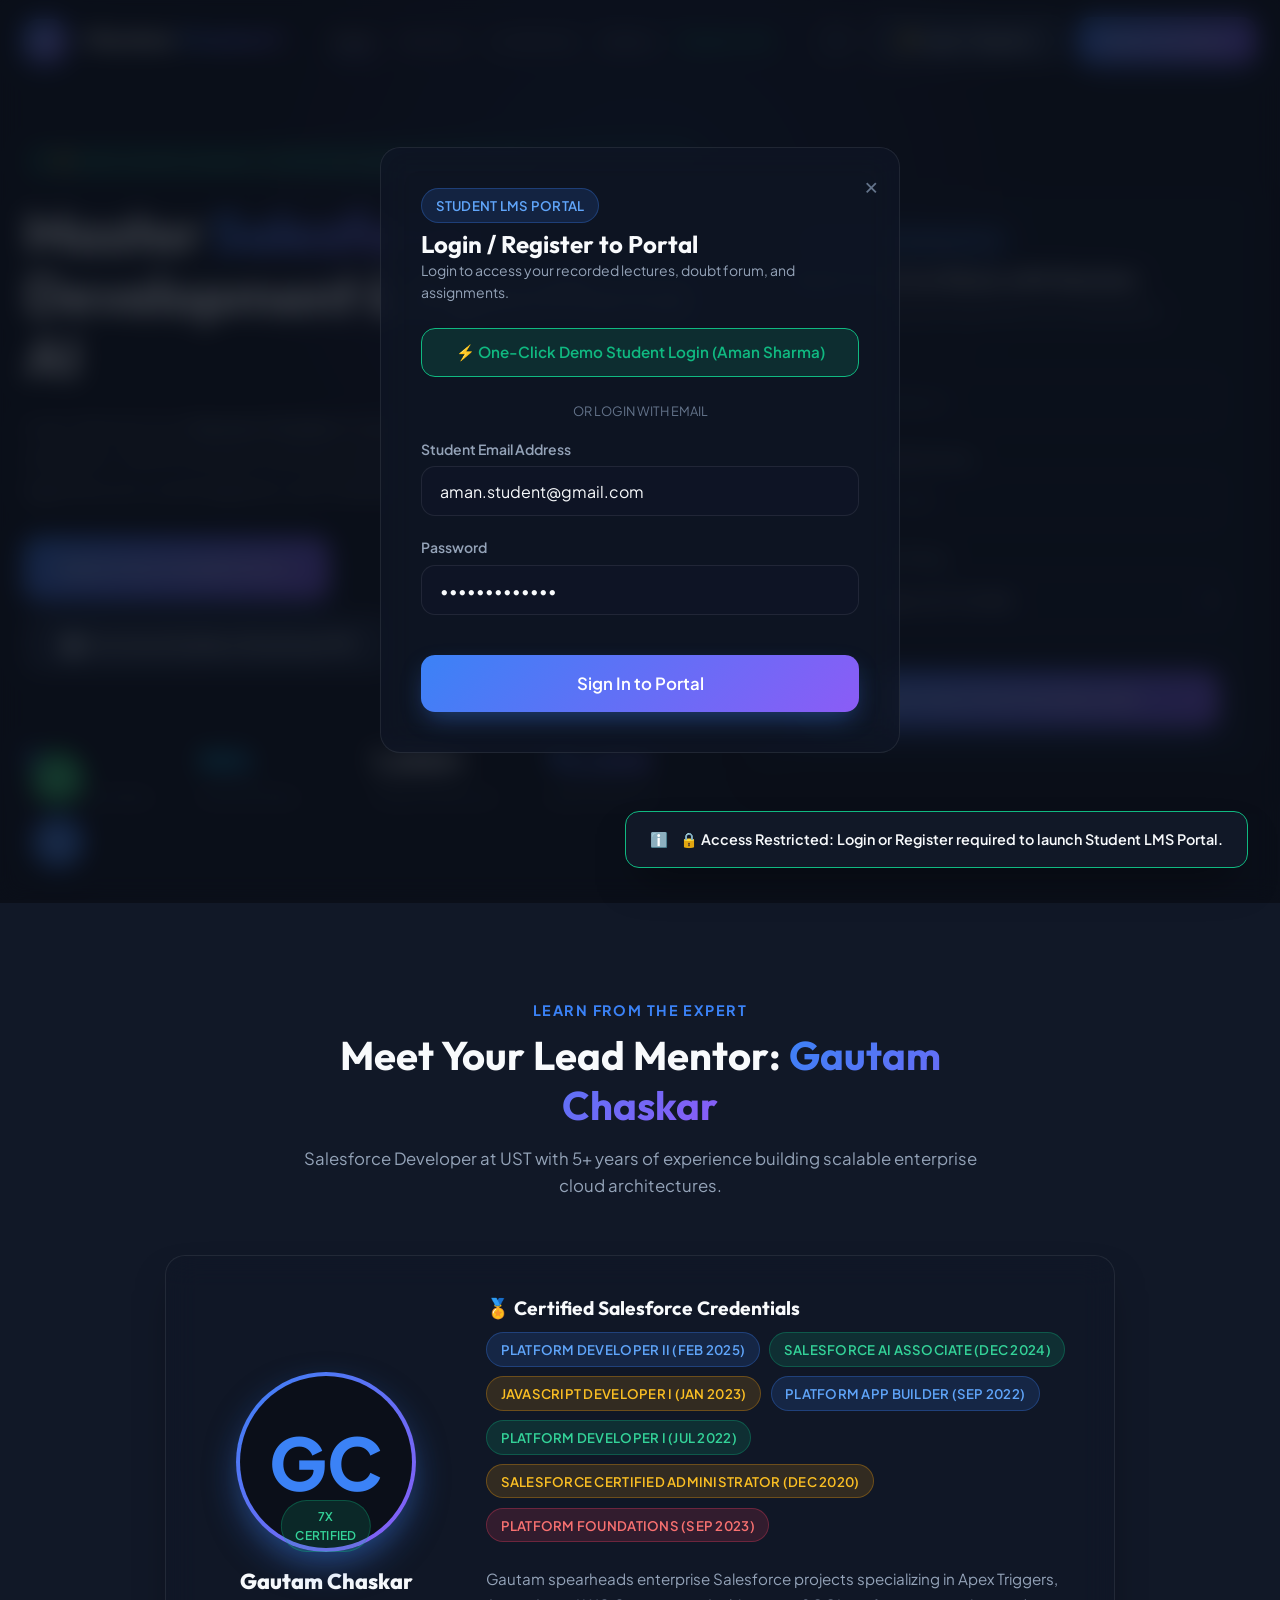
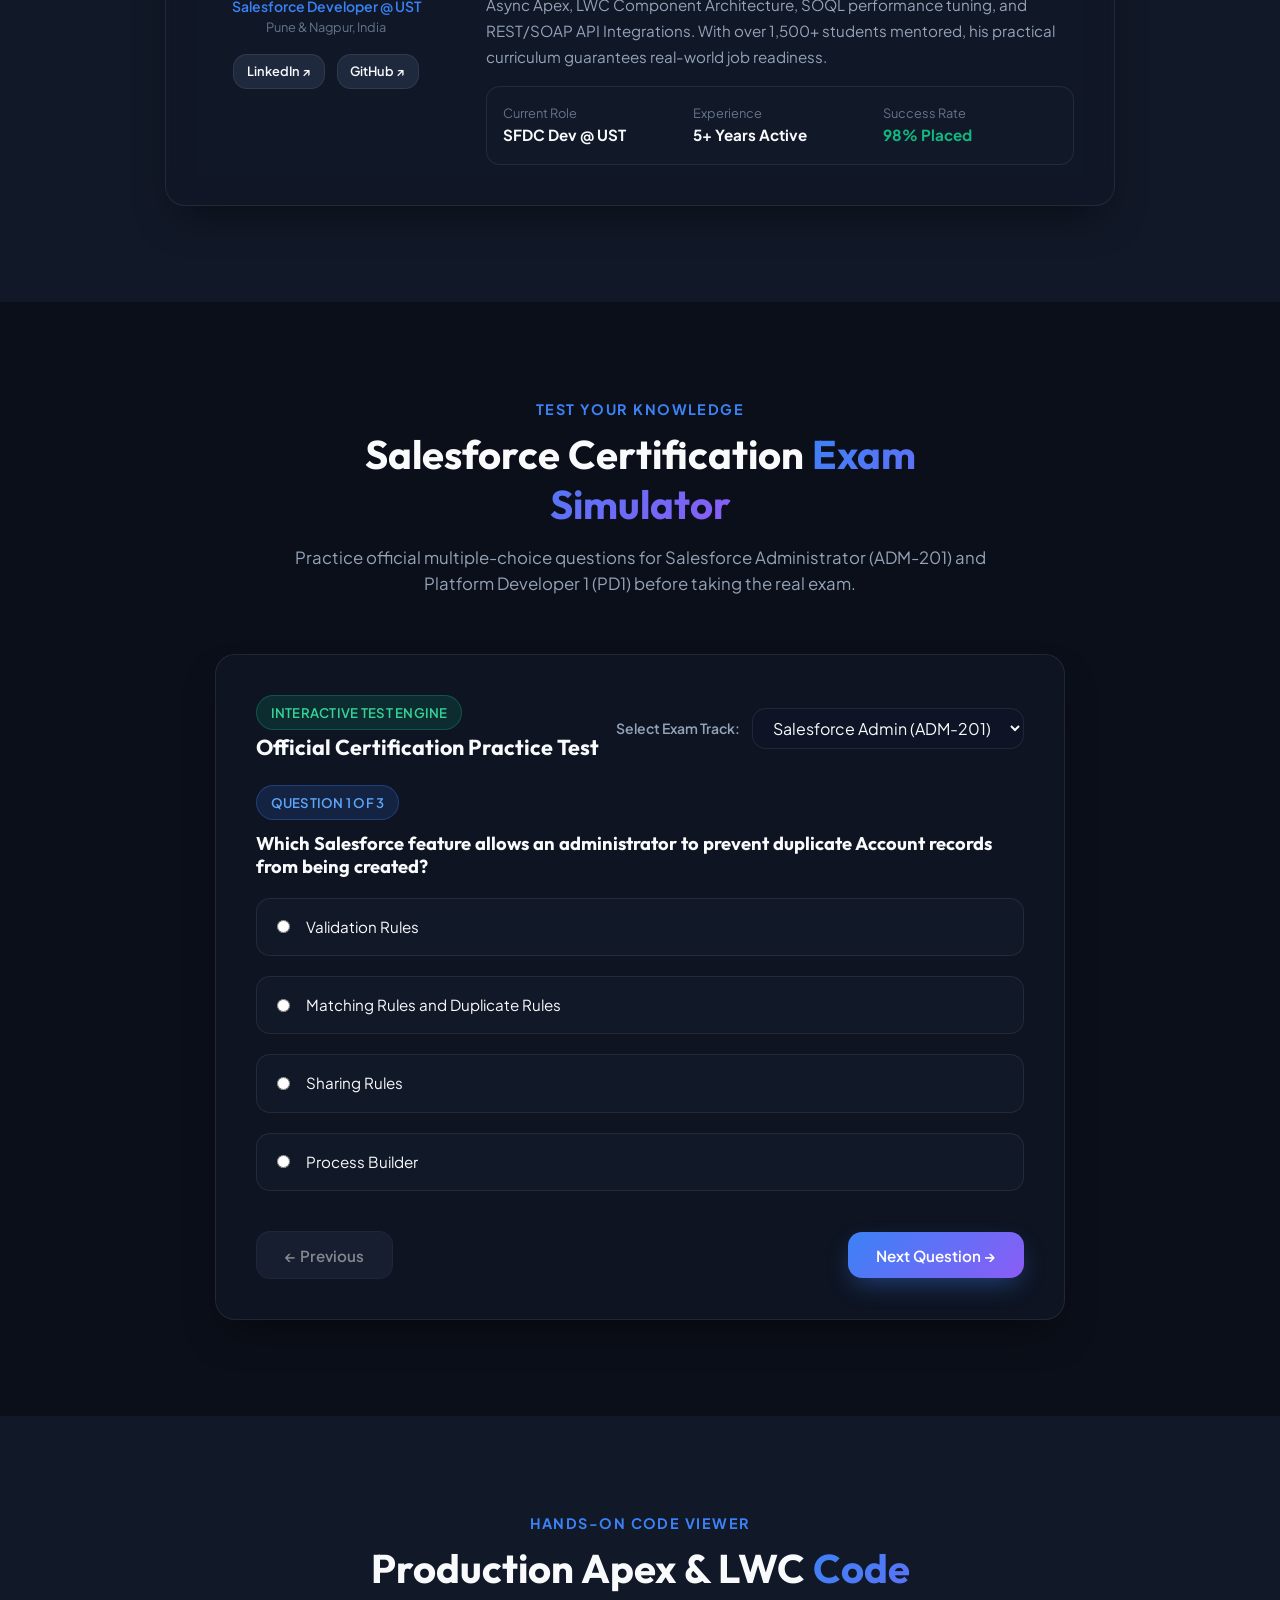
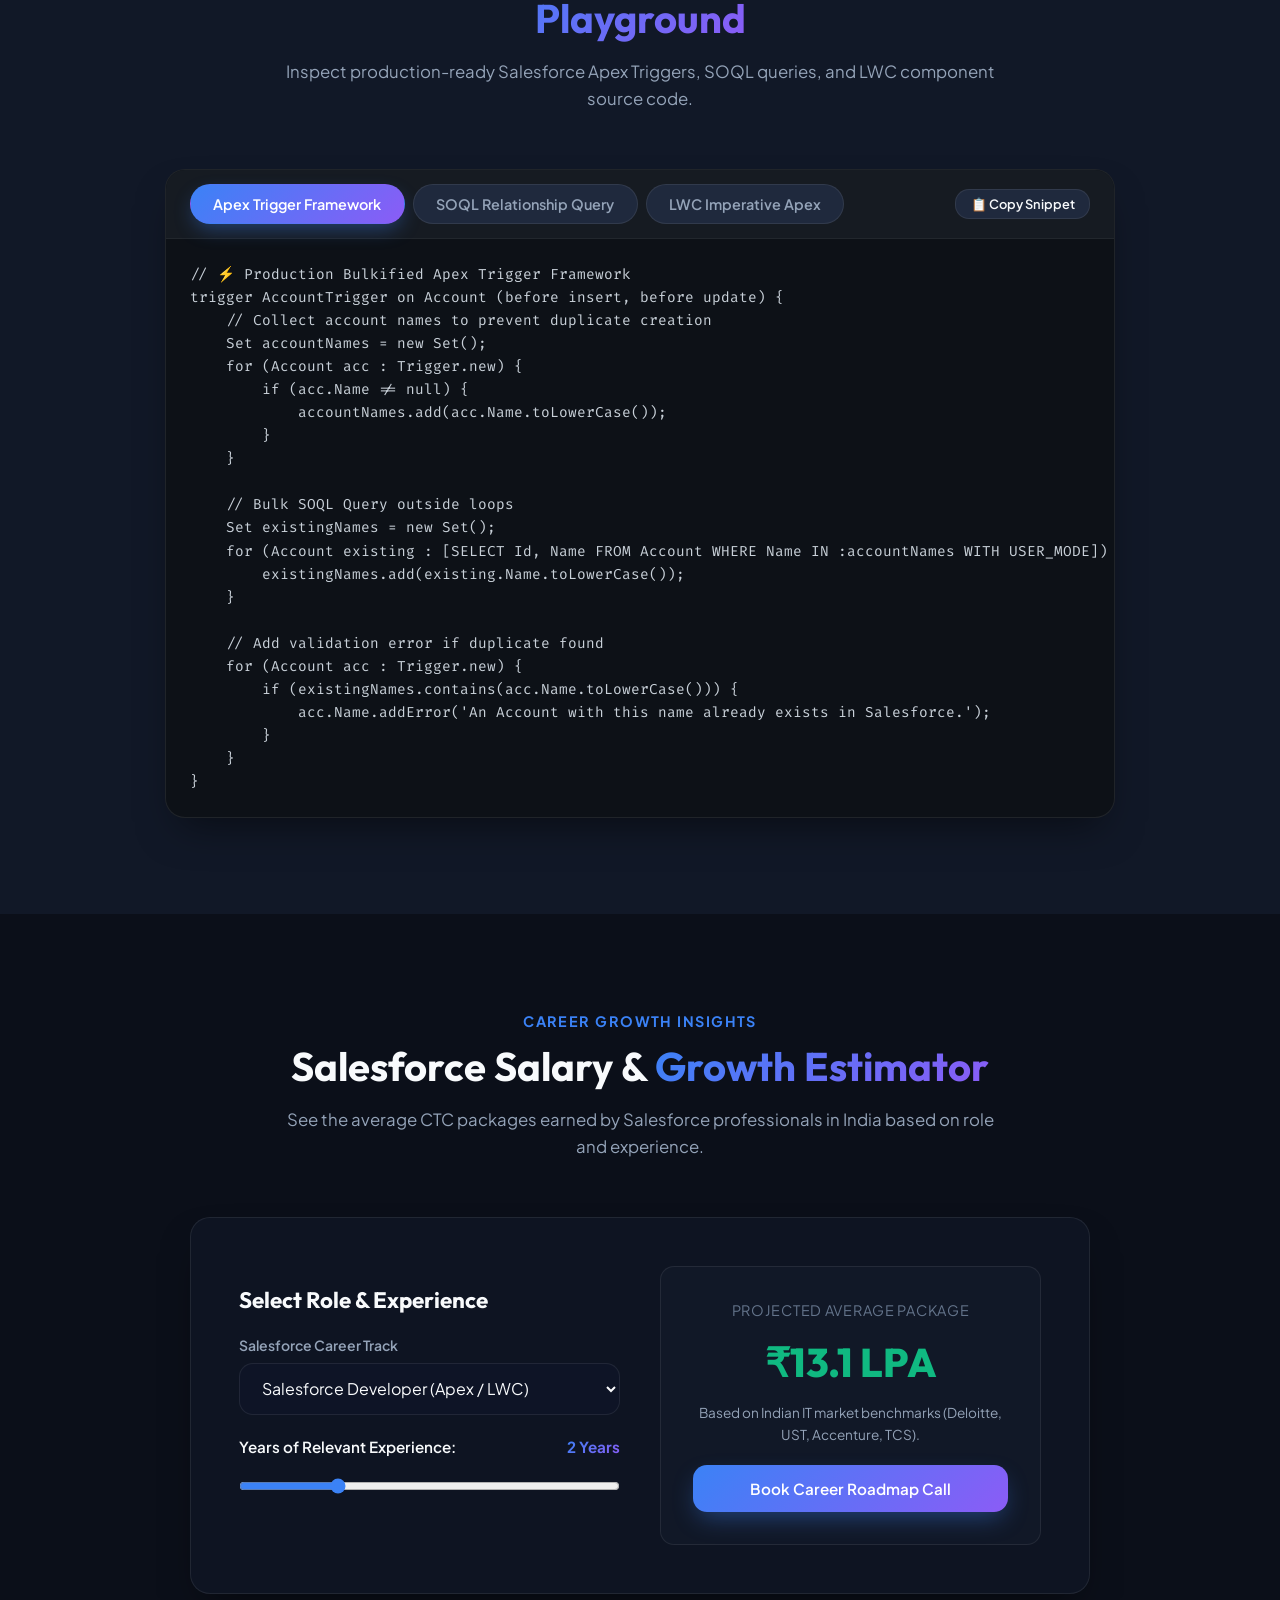
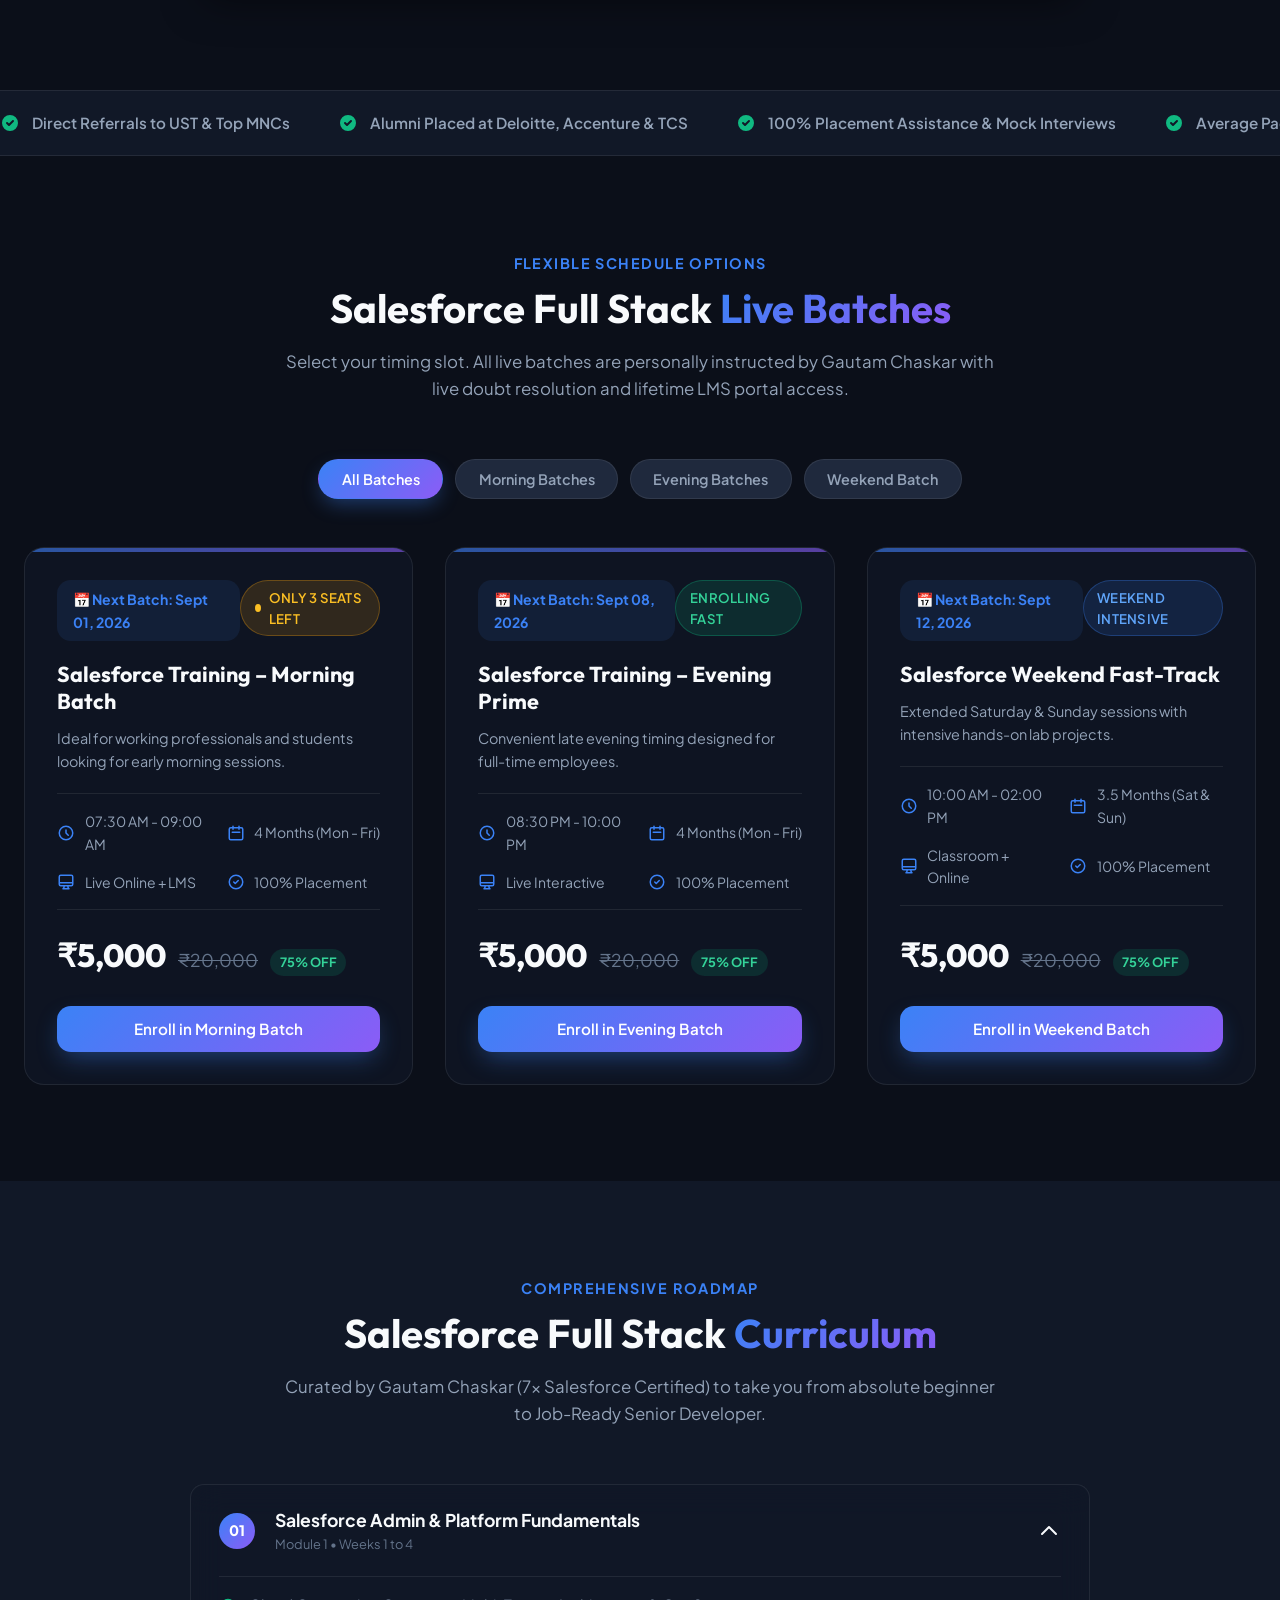
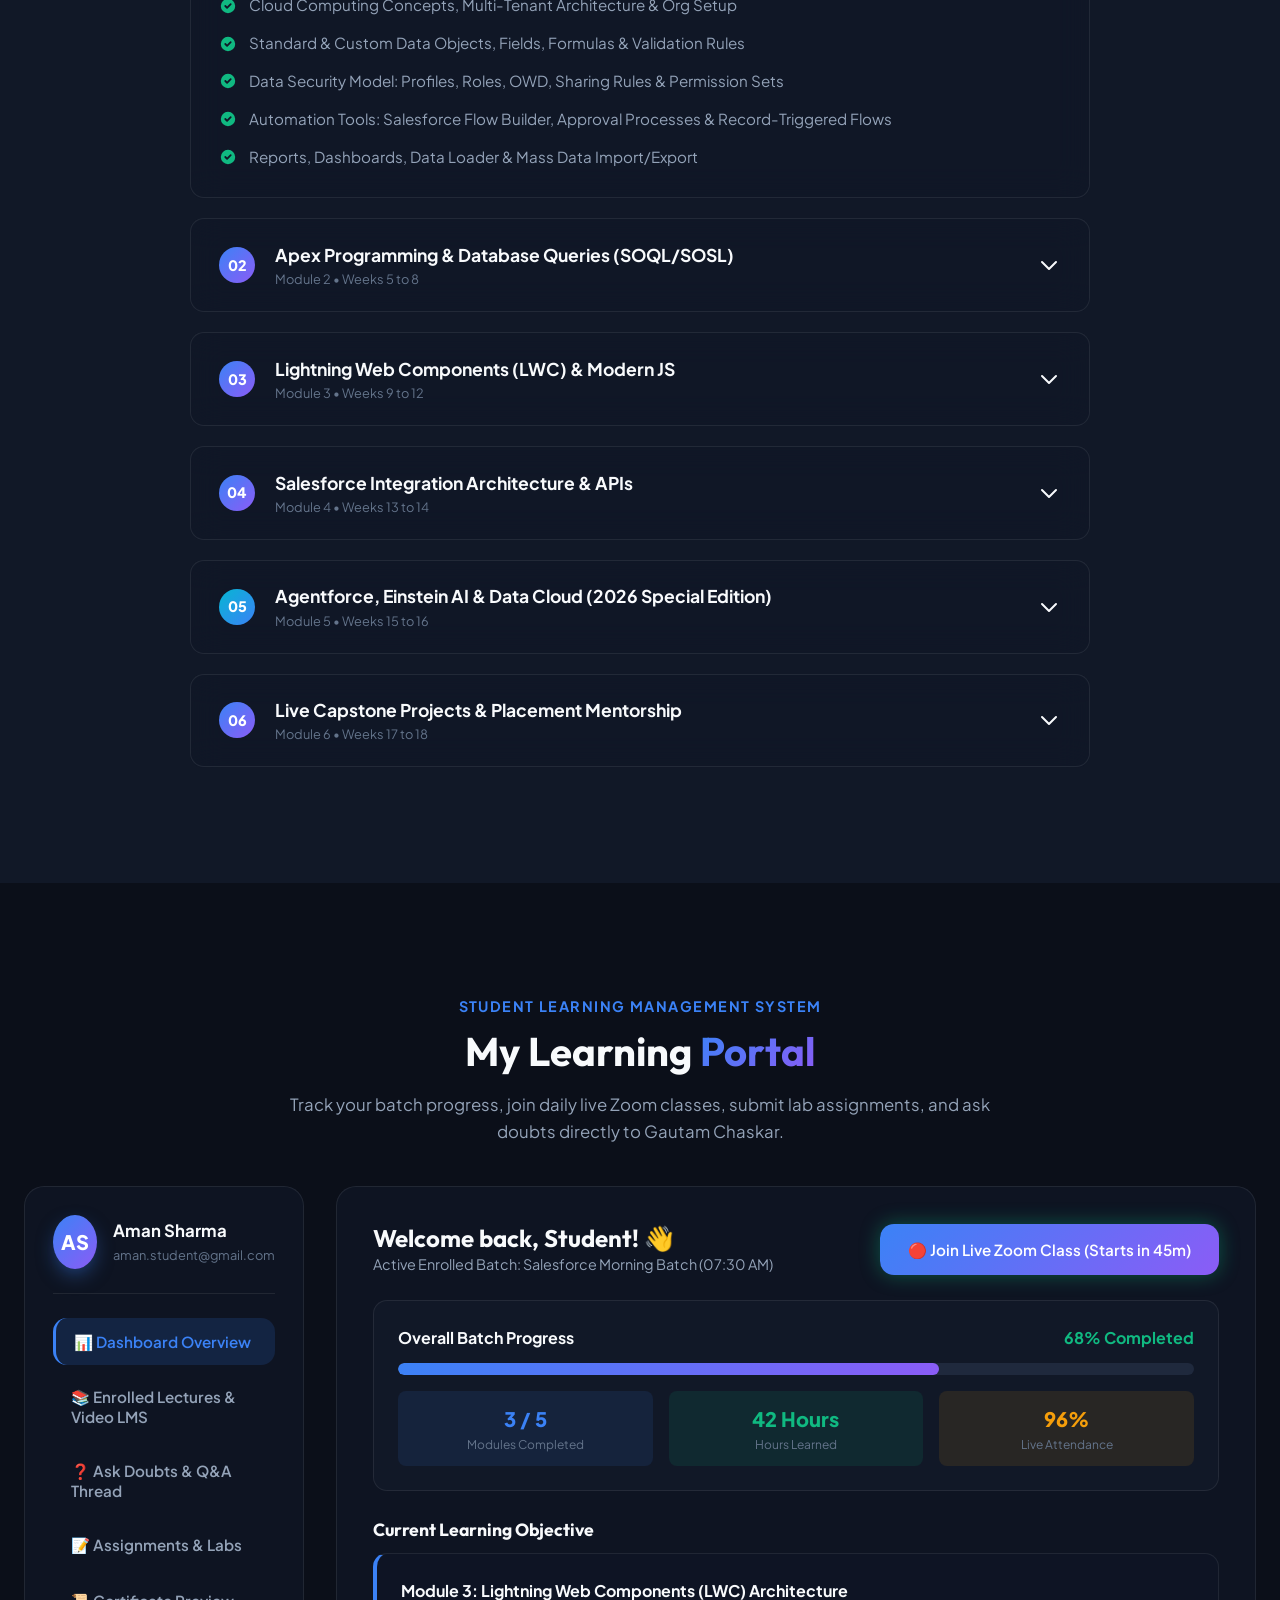
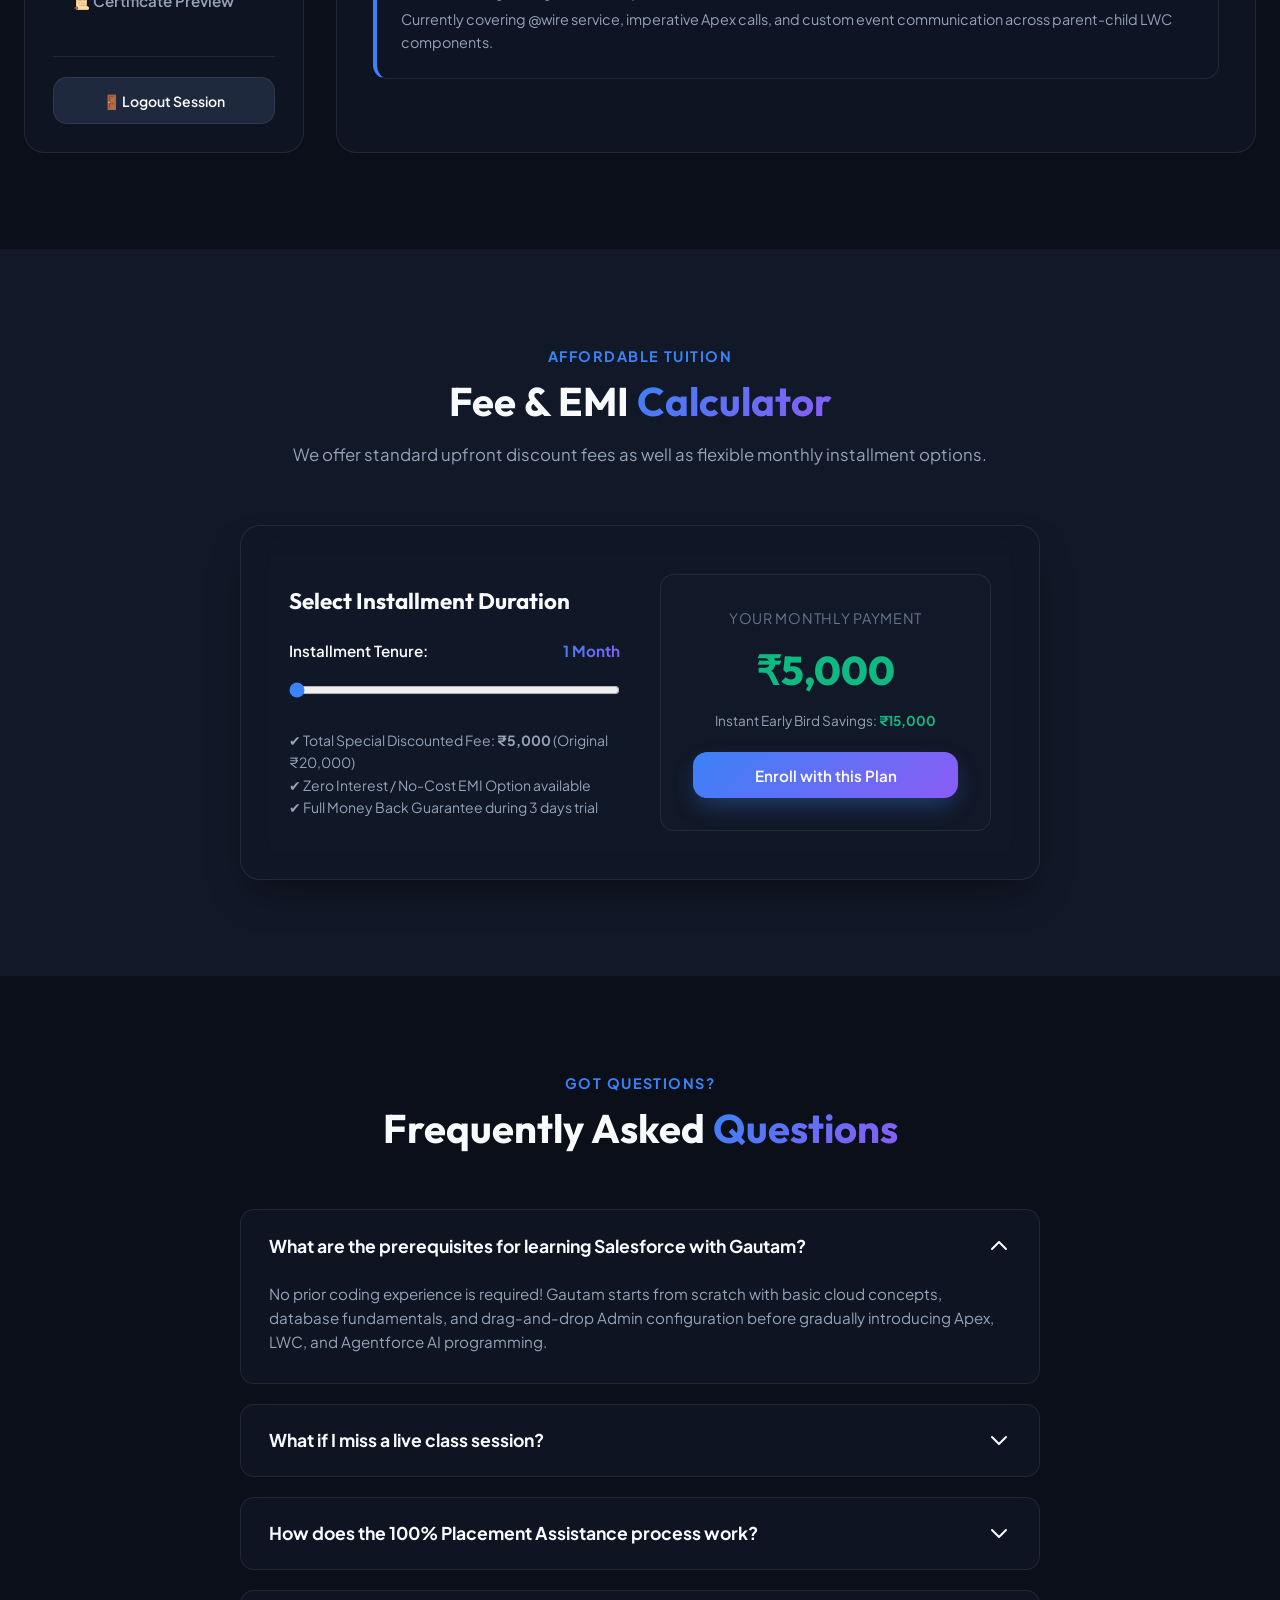
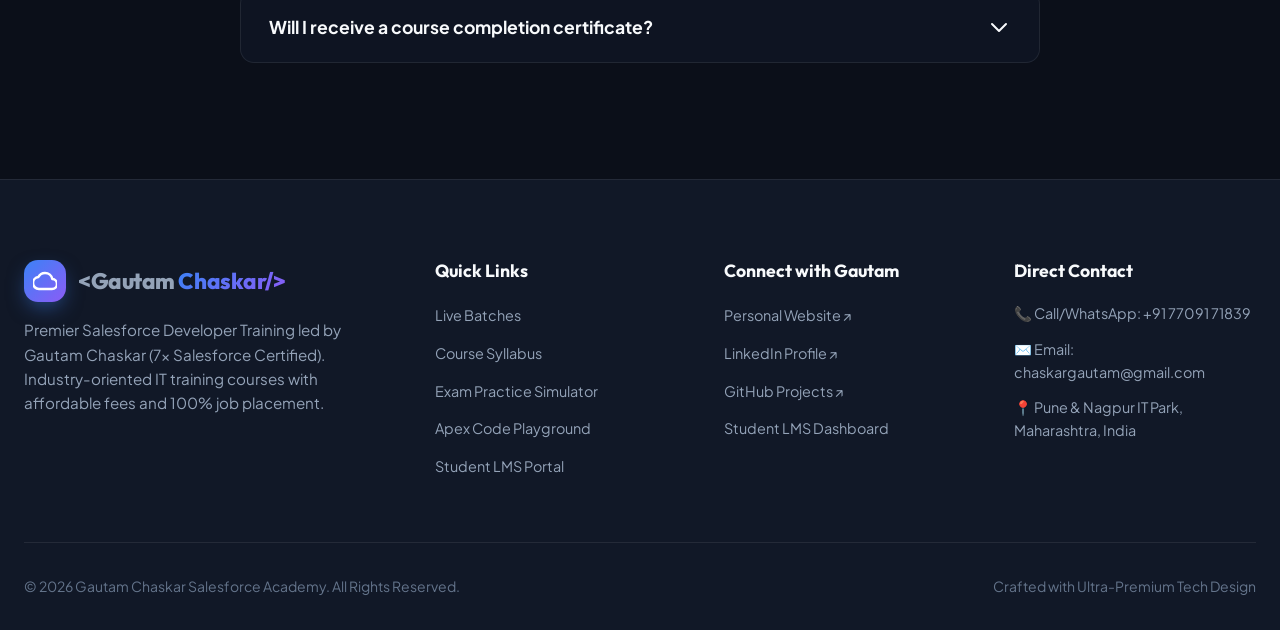
==== commit d6209708: "Refine unauthenticated redirect to automatically open Login / Register modal with access restriction" ====
--- a/dashboard.html
+++ b/dashboard.html
@@ -707,7 +707,7 @@
     document.addEventListener('DOMContentLoaded', () => {
       const studentData = JSON.parse(localStorage.getItem('studentSession'));
       if (!studentData) {
-        window.location.href = 'index.html?auth=required';
+        window.location.href = 'index.html?auth=required#authModal';
         return;
       }
 
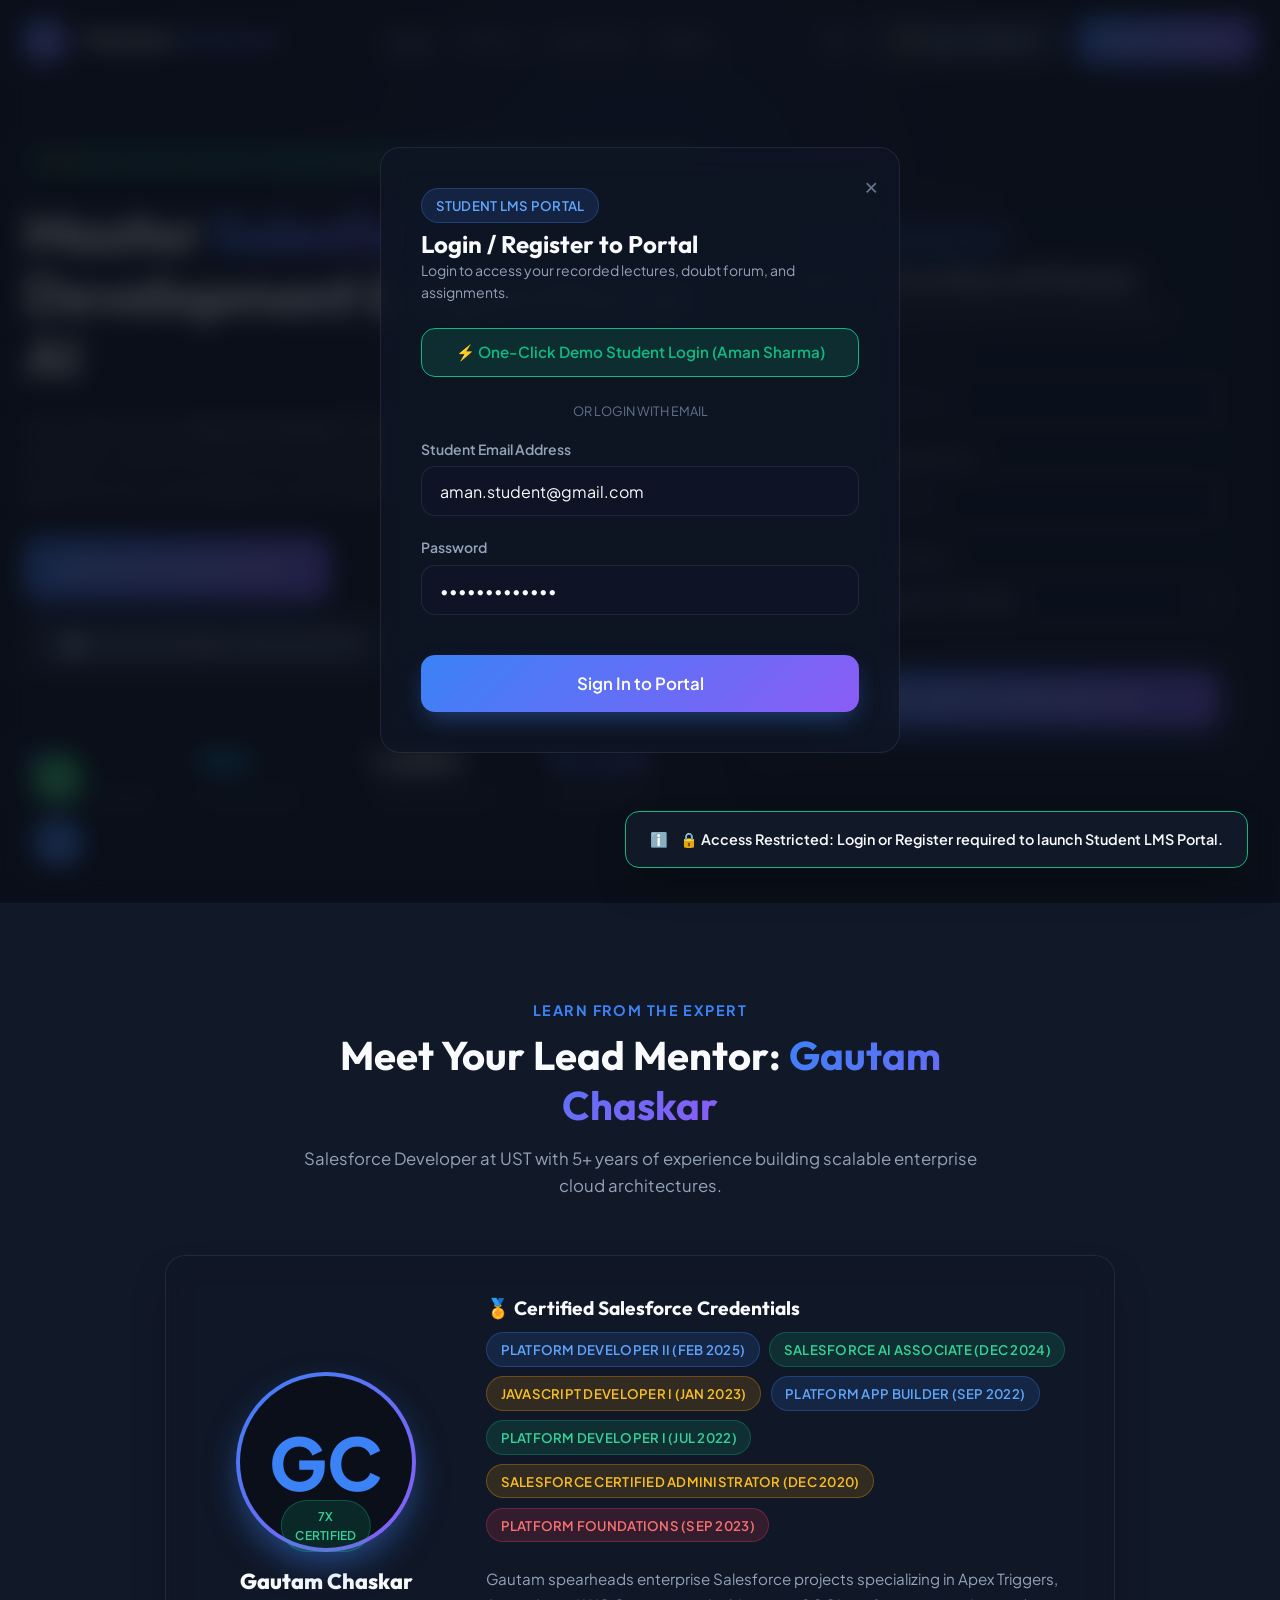
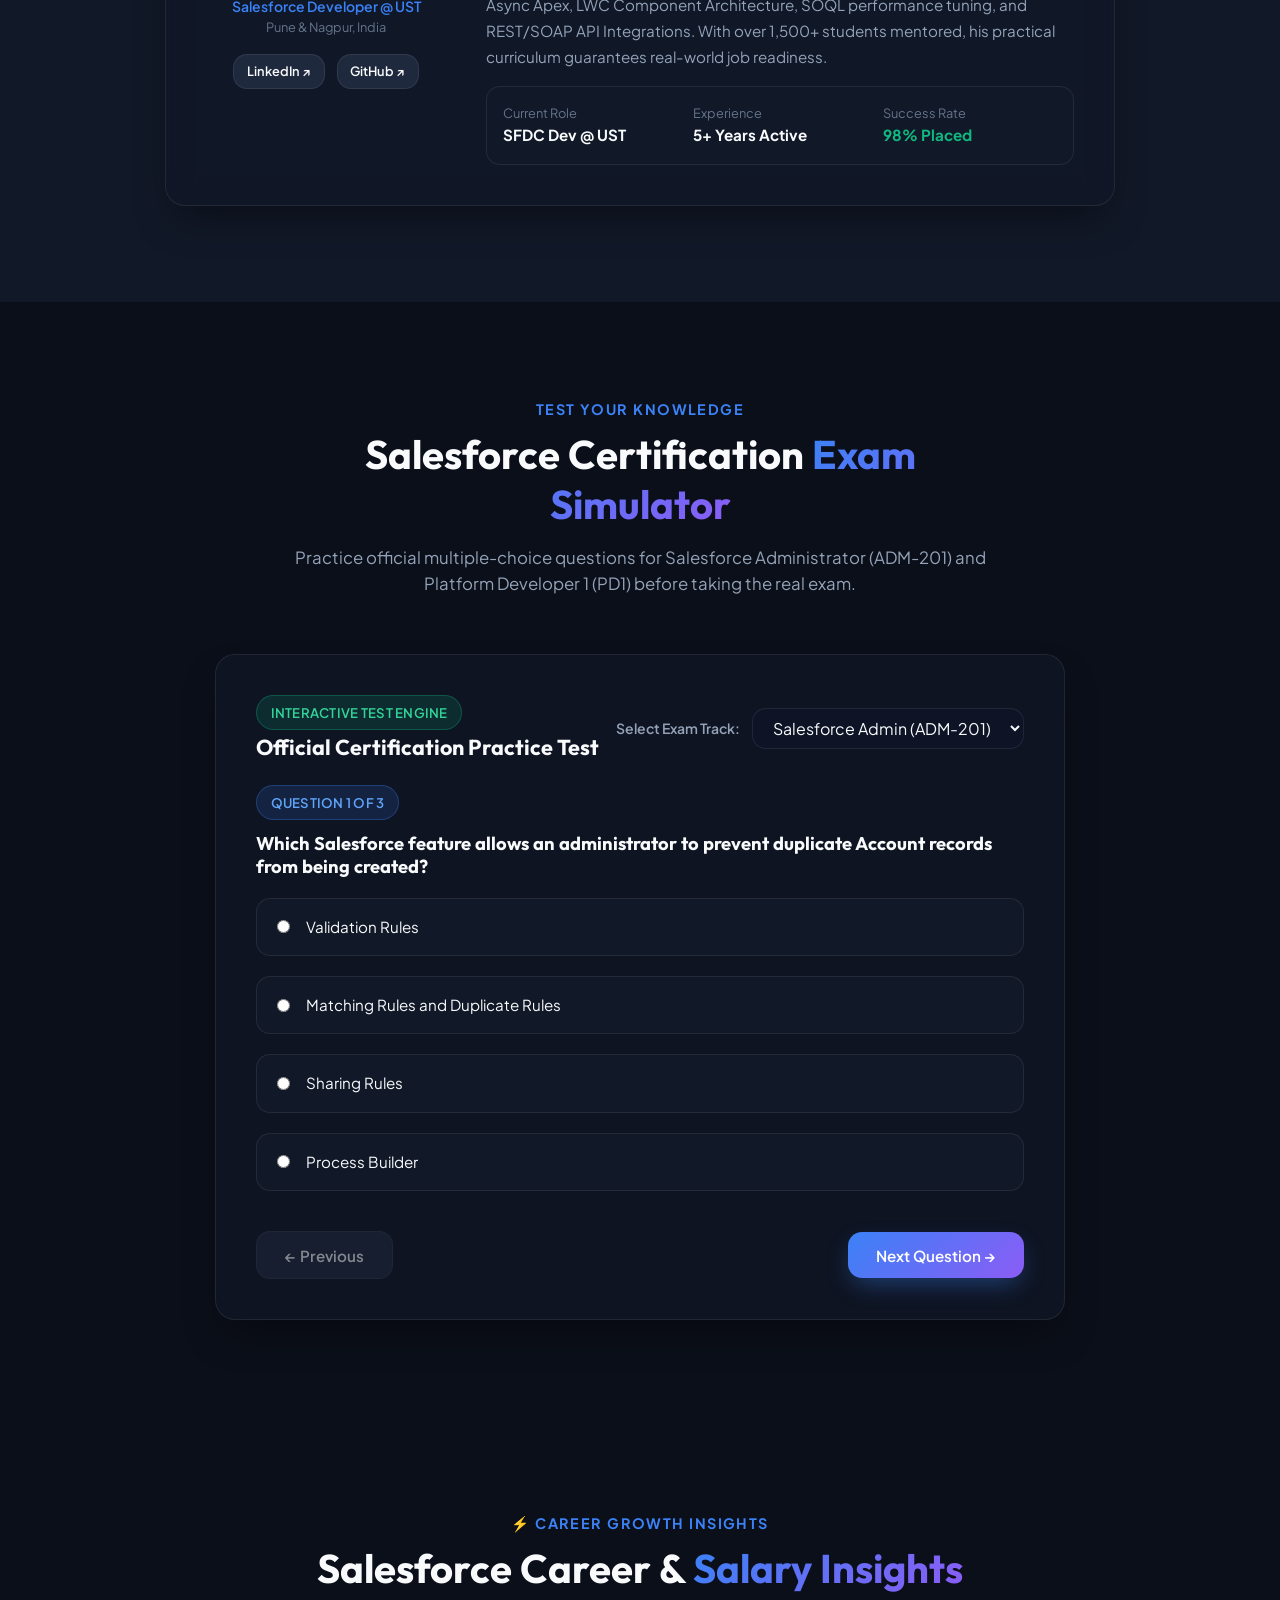
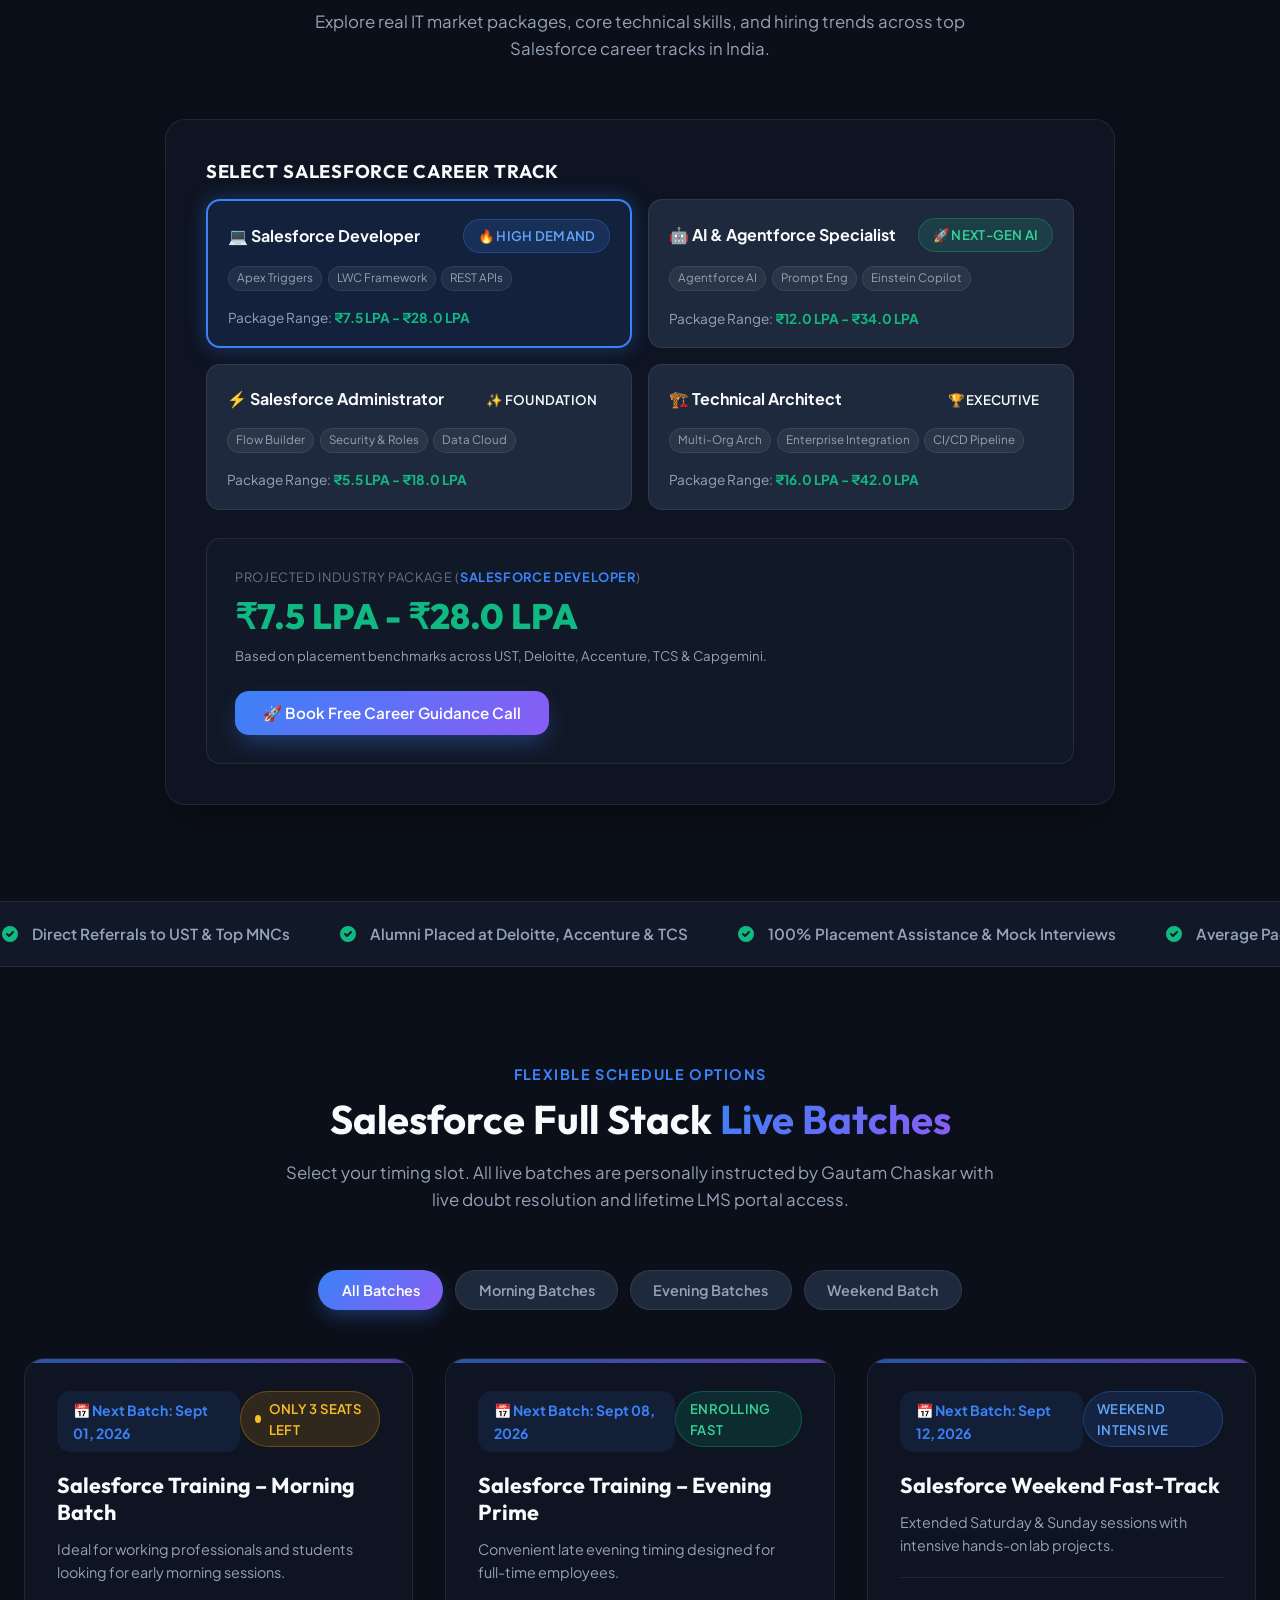
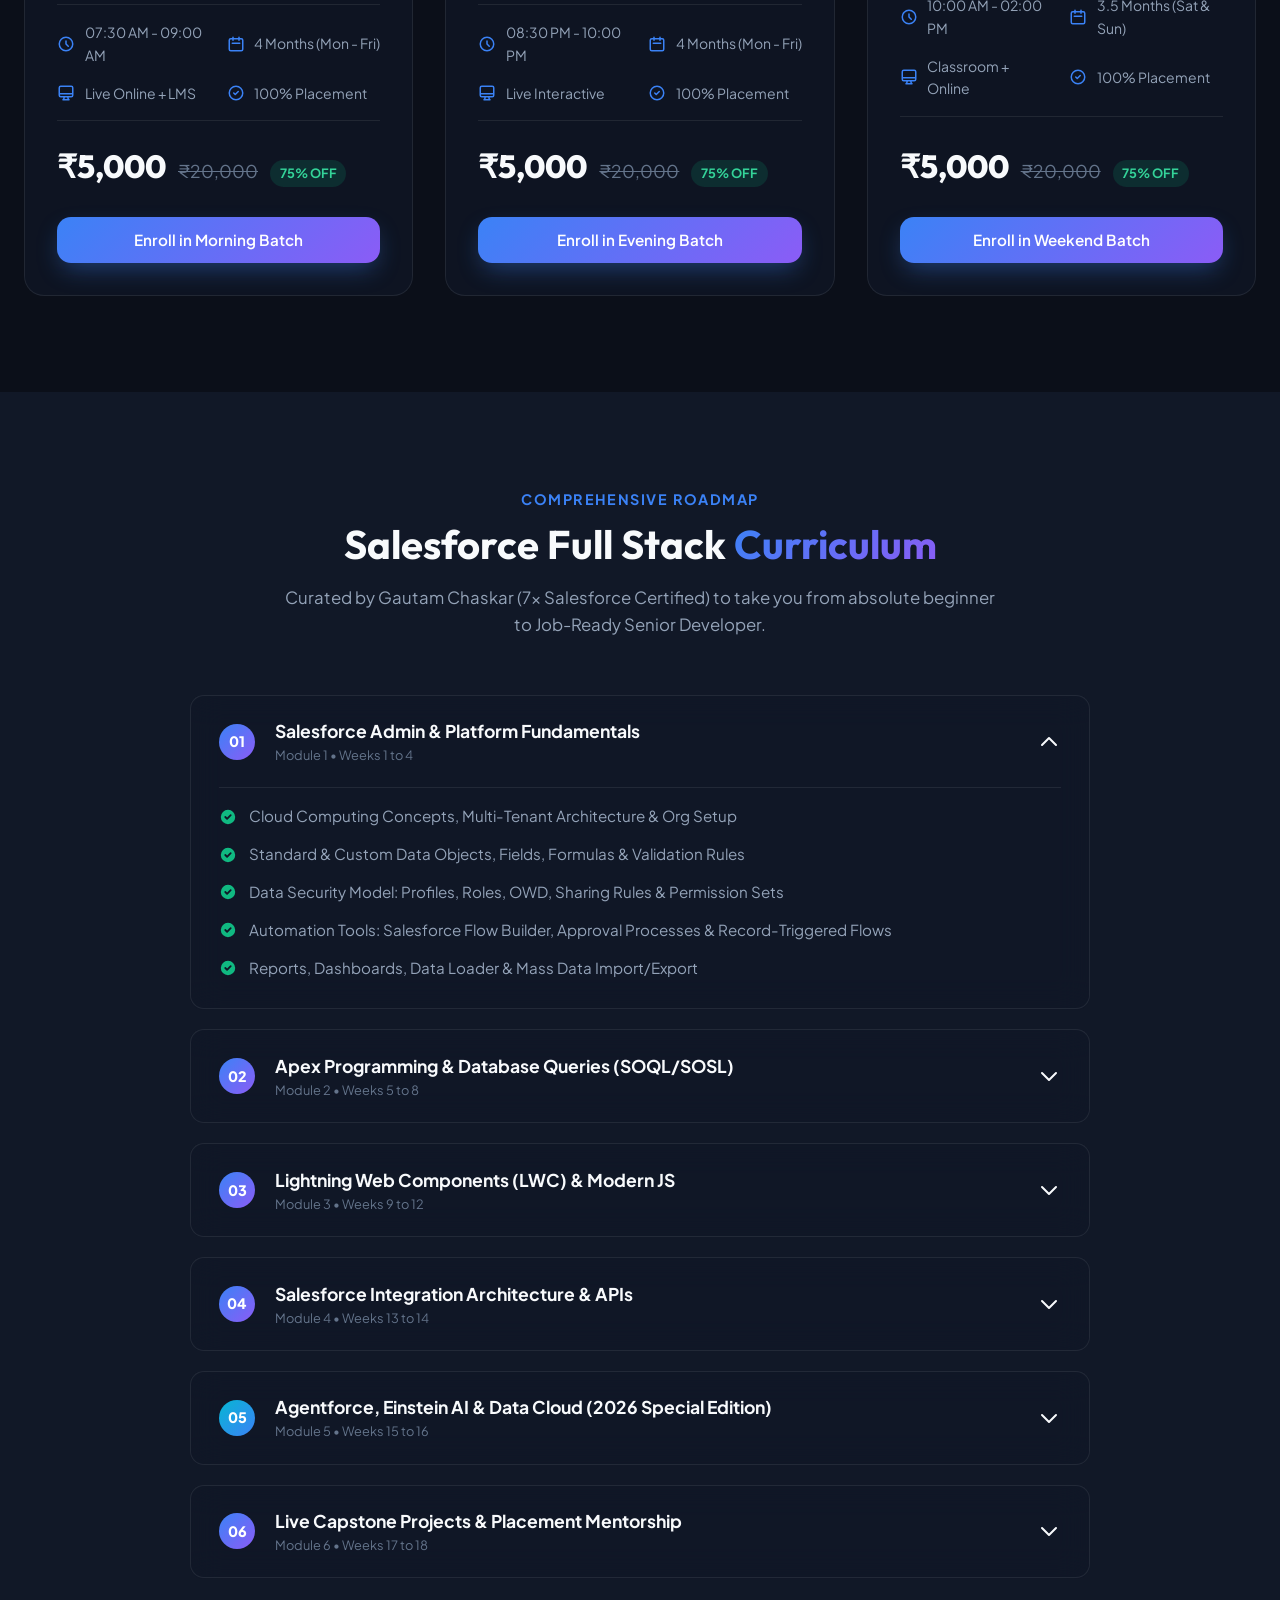
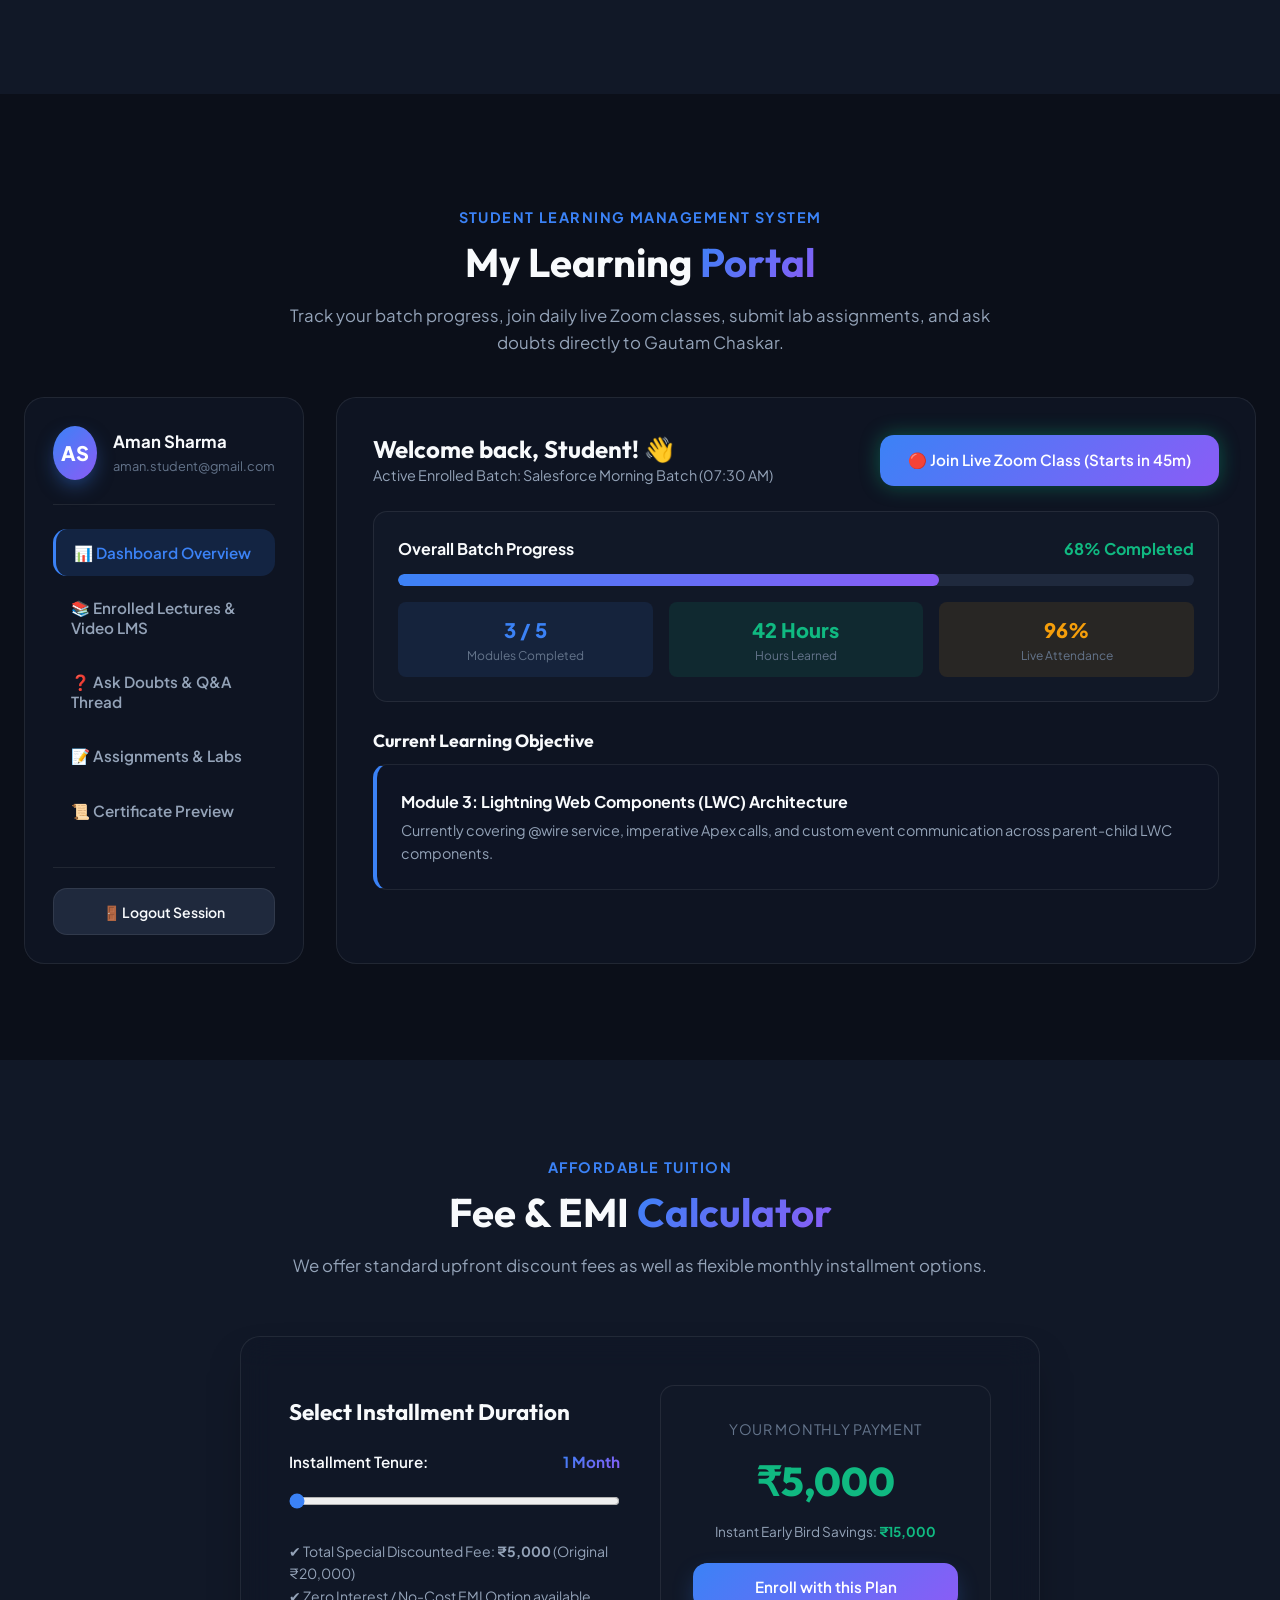
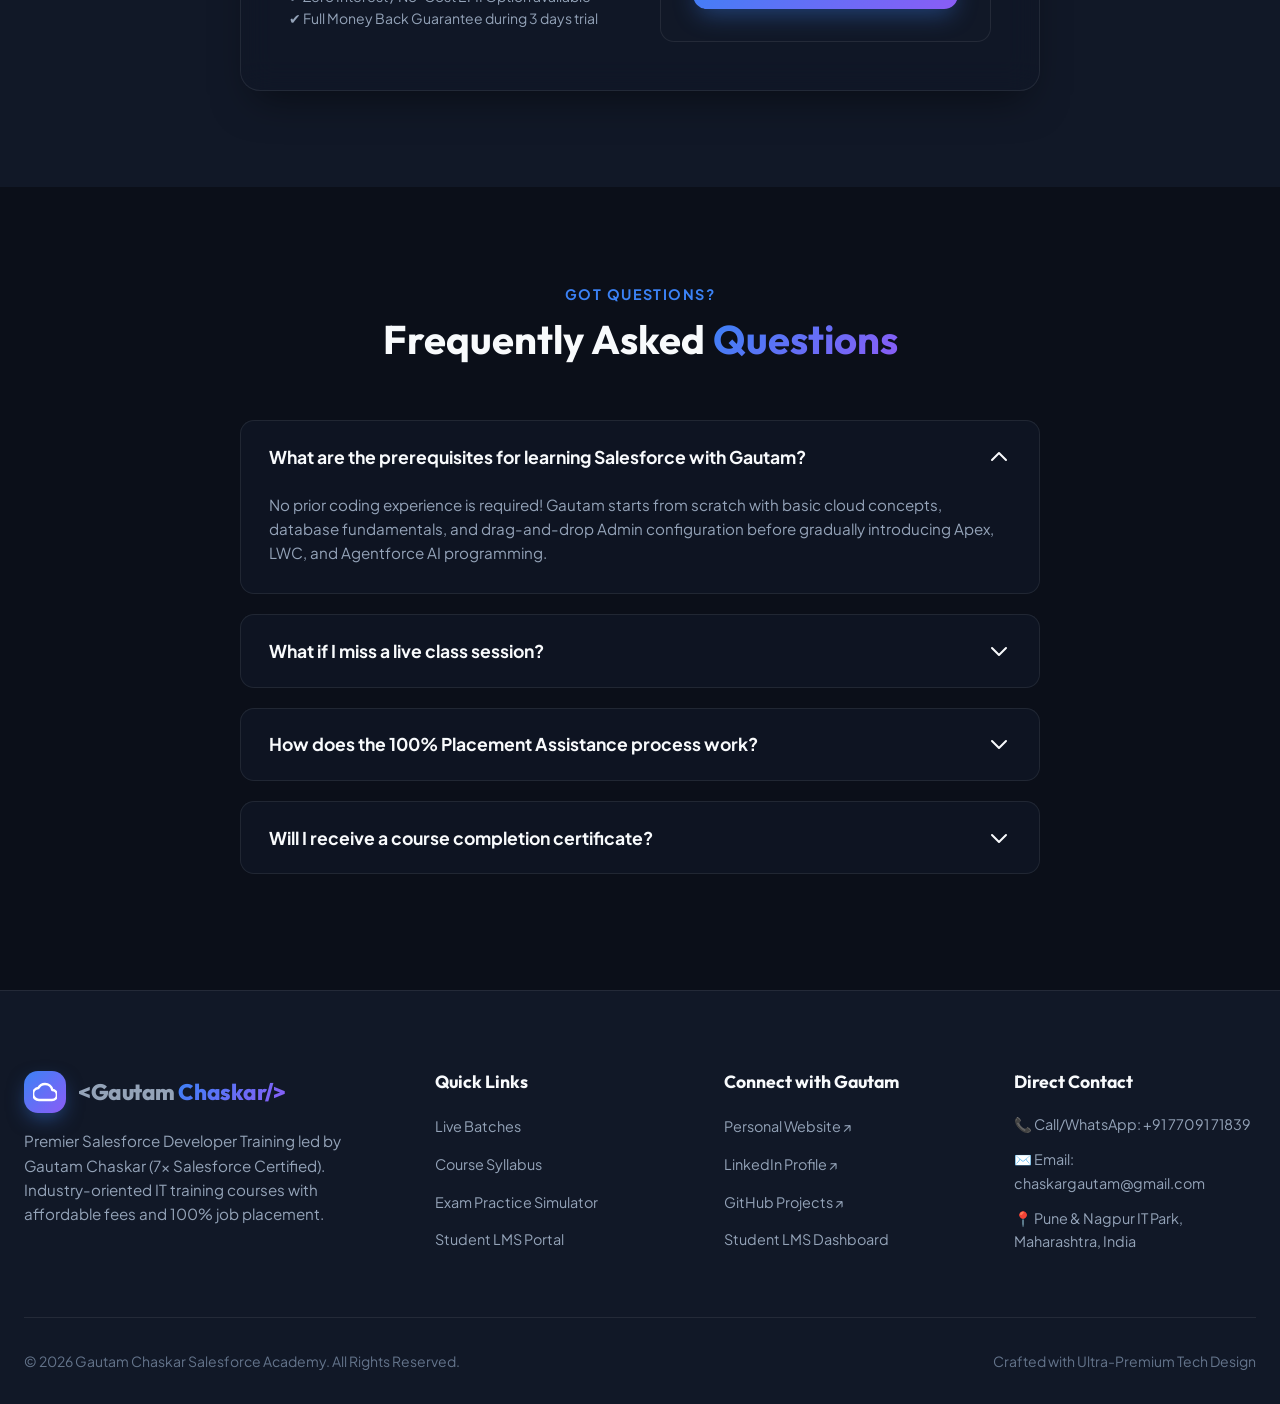
==== commit 29b8edfe: "Add dynamic left playlist sidebar and right video LMS workspace on opening enrolled batch" ====
--- a/dashboard.html
+++ b/dashboard.html
@@ -59,64 +59,86 @@
       
       <!-- Sidebar Nav -->
       <div class="portal-sidebar bg-glass">
-        <div>
-          <div class="student-profile-header">
-            <div class="student-avatar" id="portalStudentAvatar">AS</div>
-            <div>
-              <div style="font-weight:700; font-size:1.05rem;" id="portalStudentName">Aman Sharma</div>
-              <div style="font-size:0.8rem; color:var(--text-muted);" id="portalStudentEmail">aman.student@gmail.com</div>
-            </div>
-          </div>
-
-          <ul class="portal-nav">
-            <li>
-              <button class="portal-nav-btn active" data-portal-tab="tab-overview">
-                📊 Overview
-              </button>
-            </li>
-            <li>
-              <button class="portal-nav-btn" data-portal-tab="tab-courses">
-                📚 My Courses & Lectures
-              </button>
-            </li>
-            <li>
-              <button class="portal-nav-btn" data-portal-tab="tab-doubts">
-                💬 Q&A & Doubts
-              </button>
-            </li>
-            <li>
-              <button class="portal-nav-btn" data-portal-tab="tab-assignments">
-                📝 Assignments & Labs
-              </button>
-            </li>
-            <li>
-              <button class="portal-nav-btn" data-portal-tab="tab-quiz">
-                🏆 Exam Simulator
-              </button>
-            </li>
-            <li>
-              <button class="portal-nav-btn" data-portal-tab="tab-invoice">
-                🧾 Orders & Invoices
-              </button>
-            </li>
-            <li>
-              <button class="portal-nav-btn" data-portal-tab="tab-certificate">
-                📜 Certificate
-              </button>
-            </li>
-            <li>
-              <button class="portal-nav-btn" data-portal-tab="tab-settings">
-                ⚙️ Settings
-              </button>
-            </li>
-          </ul>
-        </div>
-
-        <div style="margin-top:2rem; padding-top:1.25rem; border-top:1px solid var(--glass-border);">
-          <button class="btn btn-secondary btn-block" id="logoutBtn" style="font-size:0.875rem;">
-            🚪 Logout Session
+        
+        <!-- Standard Portal Sidebar Nav -->
+        <div id="standardPortalSidebar">
+          <div>
+            <div class="student-profile-header">
+              <div class="student-avatar" id="portalStudentAvatar">AS</div>
+              <div>
+                <div style="font-weight:700; font-size:1.05rem;" id="portalStudentName">Aman Sharma</div>
+                <div style="font-size:0.8rem; color:var(--text-muted);" id="portalStudentEmail">aman.student@gmail.com</div>
+              </div>
+            </div>
+
+            <ul class="portal-nav">
+              <li>
+                <button class="portal-nav-btn active" data-portal-tab="tab-overview">
+                  📊 Overview
+                </button>
+              </li>
+              <li>
+                <button class="portal-nav-btn" data-portal-tab="tab-courses">
+                  📚 My Courses & Lectures
+                </button>
+              </li>
+              <li>
+                <button class="portal-nav-btn" data-portal-tab="tab-doubts">
+                  💬 Q&A & Doubts
+                </button>
+              </li>
+              <li>
+                <button class="portal-nav-btn" data-portal-tab="tab-assignments">
+                  📝 Assignments & Labs
+                </button>
+              </li>
+              <li>
+                <button class="portal-nav-btn" data-portal-tab="tab-quiz">
+                  🏆 Exam Simulator
+                </button>
+              </li>
+              <li>
+                <button class="portal-nav-btn" data-portal-tab="tab-invoice">
+                  🧾 Orders & Invoices
+                </button>
+              </li>
+              <li>
+                <button class="portal-nav-btn" data-portal-tab="tab-certificate">
+                  📜 Certificate
+                </button>
+              </li>
+              <li>
+                <button class="portal-nav-btn" data-portal-tab="tab-settings">
+                  ⚙️ Settings
+                </button>
+              </li>
+            </ul>
+          </div>
+
+          <div style="margin-top:2rem; padding-top:1.25rem; border-top:1px solid var(--glass-border);">
+            <button class="btn btn-secondary btn-block" id="logoutBtn" style="font-size:0.875rem;">
+              🚪 Logout Session
+            </button>
+          </div>
+        </div>
+
+        <!-- Dynamic Course Playlist Sidebar Nav (Shown when a batch is opened) -->
+        <div id="batchPlaylistSidebar" style="display:none;">
+          <button class="btn btn-secondary btn-block" onclick="closeBatchLectures()" style="margin-bottom:1.25rem; font-size:0.85rem; padding:0.5rem 0.75rem;">
+            ← Back to All Batches
           </button>
-        </div>
+
+          <div style="margin-bottom:1rem; padding-bottom:0.75rem; border-bottom:1px solid var(--glass-border);">
+            <span class="badge badge-emerald" id="playlistBatchBadge">☀️ Active Batch</span>
+            <h4 style="font-size:1.05rem; font-weight:800; margin-top:0.35rem; line-height:1.3;" id="playlistBatchTitle">Salesforce Morning Batch</h4>
+            <div style="font-size:0.75rem; color:var(--text-muted); margin-top:0.25rem;" id="playlistBatchMeta">13 Recorded Lectures • 18.5 Hours</div>
+          </div>
+
+          <div class="playlist-tree-container" id="playlistTreeItems">
+            <!-- Rendered dynamically via JS -->
+          </div>
+        </div>
+
       </div>
 
       <!-- Content Workspace -->
@@ -309,217 +331,92 @@
             </div>
           </div>
 
-          <!-- INNER BATCH LECTURES DETAIL VIEW (Hidden by default) -->
+          <!-- INNER BATCH LECTURES VIDEO PLAYER LEARNING WORKSPACE -->
           <div id="batchLecturesDetailView" style="display:none;">
-            <div style="display:flex; justify-content:space-between; align-items:center; margin-bottom:1.5rem; flex-wrap:wrap; gap:1rem;">
-              <button class="btn btn-secondary" onclick="closeBatchLectures()" style="padding:0.4rem 0.9rem; font-size:0.85rem;">
-                ← Back to Enrolled Batches
-              </button>
-
-              <h3 style="font-size:1.35rem;" id="activeDetailBatchTitle">Salesforce Morning Batch (07:30 AM)</h3>
-            </div>
-
-            <!-- BATCH 1: MORNING BATCH -->
-            <div class="batch-lms-content active" id="batch-morning">
-              
-              <!-- Module 1 Accordion -->
-              <div class="accordion-item bg-glass active" style="margin-bottom:1rem;">
-                <div class="accordion-header" style="background:var(--bg-secondary);">
-                  <div class="accordion-header-left">
-                    <span class="badge badge-emerald">Enrolled</span>
-                    <div>
-                      Module 1: Salesforce Admin & Security Fundamentals
-                      <div style="font-size:0.75rem; color:var(--text-muted); font-weight:400;">4 Recorded Lectures • 5 Hours</div>
-                    </div>
-                  </div>
-                  <svg class="accordion-icon" fill="none" stroke="currentColor" viewBox="0 0 24 24"><path stroke-linecap="round" stroke-linejoin="round" stroke-width="2" d="M19 9l-7 7-7-7"></path></svg>
-                </div>
-                <div class="accordion-body" style="padding-top:1rem;">
-                  <div style="display:flex; flex-direction:column; gap:0.75rem;">
-                    <div class="qa-card" style="display:flex; justify-content:space-between; align-items:center; margin-bottom:0; padding:1rem 1.25rem;">
-                      <div>
-                        <div style="font-weight:700; font-size:0.95rem;">Lecture 1.1: Cloud Architecture, Multi-Tenancy & Org Setup</div>
-                        <div style="font-size:0.8rem; color:var(--text-muted);">Recorded Aug 01, 2026 • 1h 15m • Instructor: Gautam Chaskar</div>
-                      </div>
-                      <button class="btn btn-secondary" onclick="showToast('▶ Playing Lecture 1.1', 'info')" style="padding:0.35rem 0.85rem; font-size:0.8rem;">
-                        ▶ Play Video
-                      </button>
-                    </div>
-
-                    <div class="qa-card" style="display:flex; justify-content:space-between; align-items:center; margin-bottom:0; padding:1rem 1.25rem;">
-                      <div>
-                        <div style="font-weight:700; font-size:0.95rem;">Lecture 1.2: Objects, Fields, Validation Rules & Formulas</div>
-                        <div style="font-size:0.8rem; color:var(--text-muted);">Recorded Aug 03, 2026 • 1h 30m • Instructor: Gautam Chaskar</div>
-                      </div>
-                      <button class="btn btn-secondary" onclick="showToast('▶ Playing Lecture 1.2', 'info')" style="padding:0.35rem 0.85rem; font-size:0.8rem;">
-                        ▶ Play Video
-                      </button>
-                    </div>
-
-                    <div class="qa-card" style="display:flex; justify-content:space-between; align-items:center; margin-bottom:0; padding:1rem 1.25rem;">
-                      <div>
-                        <div style="font-weight:700; font-size:0.95rem;">Lecture 1.3: Data Security Model, OWD, Roles & Permission Sets</div>
-                        <div style="font-size:0.8rem; color:var(--text-muted);">Recorded Aug 05, 2026 • 1h 45m • Instructor: Gautam Chaskar</div>
-                      </div>
-                      <button class="btn btn-secondary" onclick="showToast('▶ Playing Lecture 1.3', 'info')" style="padding:0.35rem 0.85rem; font-size:0.8rem;">
-                        ▶ Play Video
-                      </button>
-                    </div>
-
-                    <div class="qa-card" style="display:flex; justify-content:space-between; align-items:center; margin-bottom:0; padding:1rem 1.25rem;">
-                      <div>
-                        <div style="font-weight:700; font-size:0.95rem;">Lecture 1.4: Salesforce Flow Builder Masterclass & Triggered Automations</div>
-                        <div style="font-size:0.8rem; color:var(--text-muted);">Recorded Aug 08, 2026 • 1h 40m • Instructor: Gautam Chaskar</div>
-                      </div>
-                      <button class="btn btn-secondary" onclick="showToast('▶ Playing Lecture 1.4', 'info')" style="padding:0.35rem 0.85rem; font-size:0.8rem;">
-                        ▶ Play Video
-                      </button>
-                    </div>
-                  </div>
-                </div>
-              </div>
-
-              <!-- Module 2 Accordion -->
-              <div class="accordion-item bg-glass active" style="margin-bottom:1rem;">
-                <div class="accordion-header" style="background:var(--bg-secondary);">
-                  <div class="accordion-header-left">
-                    <span class="badge badge-emerald">Enrolled</span>
-                    <div>
-                      Module 2: Apex Programming & SOQL Queries
-                      <div style="font-size:0.75rem; color:var(--text-muted); font-weight:400;">5 Recorded Lectures • 7.5 Hours</div>
-                    </div>
-                  </div>
-                  <svg class="accordion-icon" fill="none" stroke="currentColor" viewBox="0 0 24 24"><path stroke-linecap="round" stroke-linejoin="round" stroke-width="2" d="M19 9l-7 7-7-7"></path></svg>
-                </div>
-                <div class="accordion-body" style="padding-top:1rem;">
-                  <div style="display:flex; flex-direction:column; gap:0.75rem;">
-                    <div class="qa-card" style="display:flex; justify-content:space-between; align-items:center; margin-bottom:0; padding:1rem 1.25rem;">
-                      <div>
-                        <div style="font-weight:700; font-size:0.95rem;">Lecture 2.1: Apex Syntax, OOPs Concepts & Collections (Lists/Maps)</div>
-                        <div style="font-size:0.8rem; color:var(--text-muted);">Recorded Aug 12, 2026 • 1h 20m • Instructor: Gautam Chaskar</div>
-                      </div>
-                      <button class="btn btn-secondary" onclick="showToast('▶ Playing Lecture 2.1', 'info')" style="padding:0.35rem 0.85rem; font-size:0.8rem;">
-                        ▶ Play Video
-                      </button>
-                    </div>
-
-                    <div class="qa-card" style="display:flex; justify-content:space-between; align-items:center; margin-bottom:0; padding:1rem 1.25rem;">
-                      <div>
-                        <div style="font-weight:700; font-size:0.95rem;">Lecture 2.2: Apex Trigger Framework Architecture & Bulkification</div>
-                        <div style="font-size:0.8rem; color:var(--text-muted);">Recorded Aug 15, 2026 • 1h 45m • Instructor: Gautam Chaskar</div>
-                      </div>
-                      <button class="btn btn-secondary" onclick="showToast('▶ Playing Lecture 2.2', 'info')" style="padding:0.35rem 0.85rem; font-size:0.8rem;">
-                        ▶ Play Video
-                      </button>
-                    </div>
-
-                    <div class="qa-card" style="display:flex; justify-content:space-between; align-items:center; margin-bottom:0; padding:1rem 1.25rem;">
-                      <div>
-                        <div style="font-weight:700; font-size:0.95rem;">Lecture 2.3: SOQL & SOSL Relationship Query Optimization</div>
-                        <div style="font-size:0.8rem; color:var(--text-muted);">Recorded Aug 18, 2026 • 1h 30m • Instructor: Gautam Chaskar</div>
-                      </div>
-                      <button class="btn btn-secondary" onclick="showToast('▶ Playing Lecture 2.3', 'info')" style="padding:0.35rem 0.85rem; font-size:0.8rem;">
-                        ▶ Play Video
-                      </button>
-                    </div>
-
-                    <div class="qa-card" style="display:flex; justify-content:space-between; align-items:center; margin-bottom:0; padding:1rem 1.25rem;">
-                      <div>
-                        <div style="font-weight:700; font-size:0.95rem;">Lecture 2.4: Asynchronous Apex (Batch Apex, Queueable & Future)</div>
-                        <div style="font-size:0.8rem; color:var(--text-muted);">Recorded Aug 21, 2026 • 1h 40m • Instructor: Gautam Chaskar</div>
-                      </div>
-                      <button class="btn btn-secondary" onclick="showToast('▶ Playing Lecture 2.4', 'info')" style="padding:0.35rem 0.85rem; font-size:0.8rem;">
-                        ▶ Play Video
-                      </button>
-                    </div>
-                  </div>
-                </div>
-              </div>
-
-              <!-- Module 3 Accordion -->
-              <div class="accordion-item bg-glass active" style="margin-bottom:1rem;">
-                <div class="accordion-header" style="background:var(--bg-secondary);">
-                  <div class="accordion-header-left">
-                    <span class="badge badge-emerald">In Progress</span>
-                    <div>
-                      Module 3: Lightning Web Components (LWC) Architecture
-                      <div style="font-size:0.75rem; color:var(--text-muted); font-weight:400;">4 Recorded Lectures • 6 Hours</div>
-                    </div>
-                  </div>
-                  <svg class="accordion-icon" fill="none" stroke="currentColor" viewBox="0 0 24 24"><path stroke-linecap="round" stroke-linejoin="round" stroke-width="2" d="M19 9l-7 7-7-7"></path></svg>
-                </div>
-                <div class="accordion-body" style="padding-top:1rem;">
-                  <div style="display:flex; flex-direction:column; gap:0.75rem;">
-                    <div class="qa-card" style="display:flex; justify-content:space-between; align-items:center; margin-bottom:0; padding:1rem 1.25rem;">
-                      <div>
-                        <div style="font-weight:700; font-size:0.95rem;">Lecture 3.1: Modern ES6+ JavaScript & Shadow DOM Basics</div>
-                        <div style="font-size:0.8rem; color:var(--text-muted);">Recorded Aug 22, 2026 • 1h 30m • Instructor: Gautam Chaskar</div>
-                      </div>
-                      <button class="btn btn-secondary" onclick="showToast('▶ Playing Lecture 3.1', 'info')" style="padding:0.35rem 0.85rem; font-size:0.8rem;">
-                        ▶ Play Video
-                      </button>
-                    </div>
-
-                    <div class="qa-card" style="display:flex; justify-content:space-between; align-items:center; margin-bottom:0; padding:1rem 1.25rem;">
-                      <div>
-                        <div style="font-weight:700; font-size:0.95rem;">Lecture 3.2: LWC Data Binding & Reactive @api Properties</div>
-                        <div style="font-size:0.8rem; color:var(--text-muted);">Recorded Aug 23, 2026 • 1h 20m • Instructor: Gautam Chaskar</div>
-                      </div>
-                      <button class="btn btn-secondary" onclick="showToast('▶ Playing Lecture 3.2', 'info')" style="padding:0.35rem 0.85rem; font-size:0.8rem;">
-                        ▶ Play Video
-                      </button>
-                    </div>
-
-                    <div class="qa-card" style="display:flex; justify-content:space-between; align-items:center; margin-bottom:0; padding:1rem 1.25rem;">
-                      <div>
-                        <div style="font-weight:700; font-size:0.95rem;">Lecture 3.3: LWC Imperative Apex Calls & Error Handling</div>
-                        <div style="font-size:0.8rem; color:var(--text-muted);">Recorded Aug 24, 2026 • 1h 35m • Instructor: Gautam Chaskar</div>
-                      </div>
-                      <button class="btn btn-secondary" onclick="showToast('▶ Playing Lecture 3.3', 'info')" style="padding:0.35rem 0.85rem; font-size:0.8rem;">
-                        ▶ Play Video
-                      </button>
-                    </div>
-                  </div>
-                </div>
-              </div>
-
-            </div>
-
-            <!-- BATCH 2: EVENING BATCH -->
-            <div class="batch-lms-content" id="batch-evening" style="display:none;">
-              <div class="qa-card">
-                <span class="badge badge-primary">Evening Batch (08:30 PM) Archive</span>
-                <h4 style="font-size:1.1rem; margin-top:0.5rem;">Salesforce Evening Prime Recorded Sessions</h4>
-                <p style="font-size:0.85rem; color:var(--text-muted); margin-bottom:1rem;">
-                  All evening batch recordings are synced automatically after live completion.
-                </p>
-                
-                <div class="qa-card" style="display:flex; justify-content:space-between; align-items:center; margin-bottom:0.5rem;">
-                  <div>
-                    <div style="font-weight:700;">Evening Session 1: Org Setup & User Administration</div>
-                    <div style="font-size:0.8rem; color:var(--text-muted);">Recorded Aug 10, 2026 • 1h 30m</div>
-                  </div>
-                  <button class="btn btn-secondary" onclick="showToast('▶ Playing Evening Session 1', 'info')">▶ Play</button>
-                </div>
-              </div>
-            </div>
-
-            <!-- BATCH 3: WEEKEND BATCH -->
-            <div class="batch-lms-content" id="batch-weekend" style="display:none;">
-              <div class="qa-card">
-                <span class="badge badge-amber">Weekend Fast-Track Archive</span>
-                <h4 style="font-size:1.1rem; margin-top:0.5rem;">Salesforce Weekend Intensive Recorded Sessions</h4>
-                <p style="font-size:0.85rem; color:var(--text-muted); margin-bottom:1rem;">
-                  Weekend 4-hour extended sessions & capstone lab recordings.
-                </p>
-
-                <div class="qa-card" style="display:flex; justify-content:space-between; align-items:center; margin-bottom:0.5rem;">
-                  <div>
-                    <div style="font-weight:700;">Weekend Session 1: Flow Builder & LWC Bootcamp</div>
-                    <div style="font-size:0.8rem; color:var(--text-muted);">Recorded Aug 16, 2026 • 3h 15m</div>
-                  </div>
-                  <button class="btn btn-secondary" onclick="showToast('▶ Playing Weekend Session 1', 'info')">▶ Play</button>
-                </div>
+            
+            <div style="display:flex; justify-content:space-between; align-items:center; margin-bottom:1rem; flex-wrap:wrap; gap:1rem;">
+              <div style="display:flex; align-items:center; gap:0.75rem; flex-wrap:wrap;">
+                <span class="badge badge-emerald" id="activeVideoModuleBadge">Module 3: LWC Architecture</span>
+                <span style="font-size:0.8rem; color:var(--text-muted);" id="activeVideoMeta">Recorded Aug 18, 2026 • 1h 45m • Instructor: Gautam Chaskar</span>
+              </div>
+
+              <div style="display:flex; gap:0.5rem;">
+                <button class="btn btn-secondary" id="markCompleteBtn" onclick="toggleLectureCompletion()" style="padding:0.4rem 0.85rem; font-size:0.8rem;">
+                  <span id="completeCheckIcon">✓</span> Mark Completed
+                </button>
+                <button class="btn btn-secondary" onclick="showToast('📑 Downloading Class Notes PDF...', 'info')" style="padding:0.4rem 0.85rem; font-size:0.8rem;">
+                  📄 Notes PDF
+                </button>
+              </div>
+            </div>
+
+            <!-- Video Player -->
+            <div class="video-player-container">
+              <iframe id="activeLmsVideoIframe" src="https://www.youtube.com/embed/dQw4w9WgXcQ?autoplay=0&rel=0" title="Salesforce Video LMS Player" allow="accelerometer; autoplay; clipboard-write; encrypted-media; gyroscope; picture-in-picture" allowfullscreen></iframe>
+            </div>
+
+            <div style="margin-top:1.25rem; margin-bottom:1.5rem;">
+              <h3 style="font-size:1.4rem; font-weight:800; margin-bottom:0.3rem;" id="activeVideoTitle">Lecture 3.2: @wire Service & Imperative Apex Calls in LWC</h3>
+              <p style="font-size:0.875rem; color:var(--text-secondary);" id="activeVideoDesc">
+                Comprehensive deep-dive into Reactive Wire Service adapters, wire to property vs wire to function, imperative Apex method invocation, and handling error toasts gracefully in Lightning Web Components.
+              </p>
+            </div>
+
+            <!-- Lecture Learning Resource Tabs -->
+            <div style="background:var(--bg-secondary); border:1px solid var(--glass-border); border-radius:var(--radius-md); padding:1.5rem;">
+              <div class="filter-tabs" style="margin-bottom:1.25rem; justify-content:flex-start; gap:0.5rem;">
+                <button class="tab-btn active" onclick="switchVideoTab('notes', this)">📝 Class Notes</button>
+                <button class="tab-btn" onclick="switchVideoTab('code', this)">💻 Code Snippet</button>
+                <button class="tab-btn" onclick="switchVideoTab('ask', this)">💬 Ask Gautam a Doubt</button>
+              </div>
+
+              <!-- Video Tab 1: Notes -->
+              <div id="vtab-notes" class="video-resource-tab">
+                <h4 style="font-size:1.05rem; margin-bottom:0.75rem; color:var(--accent-emerald);">Key Concepts & Takeaways</h4>
+                <ul style="font-size:0.875rem; color:var(--text-secondary); line-height:1.7; padding-left:1.2rem;">
+                  <li><strong>@wire Service</strong>: Reactive data provisioning from Salesforce Data Cloud / Apex controllers. Automatically updates DOM when data changes.</li>
+                  <li><strong>Cacheable=true</strong>: Mandatory on Apex method signatures when invoking via `@wire`.</li>
+                  <li><strong>Imperative Apex</strong>: Used for DML operations (Insert, Update, Delete) or when user action (button click) triggers execution.</li>
+                  <li><strong>Toast Notifications</strong>: Import `ShowToastEvent` from `lightning/platformShowToastEvent` to display error/success toasts.</li>
+                </ul>
+              </div>
+
+              <!-- Video Tab 2: Code -->
+              <div id="vtab-code" class="video-resource-tab" style="display:none;">
+                <h4 style="font-size:1.05rem; margin-bottom:0.75rem; color:var(--accent-primary);">LWC Controller JavaScript Code Snippet</h4>
+                <pre class="code-body" style="font-size:0.825rem; max-height:240px; overflow-y:auto;">import { LightningElement, wire, api } from 'lwc';
+import getAccountList from '@salesforce/apex/AccountController.getAccountList';
+
+export default class AccountViewer extends LightningElement {
+    @api recordId;
+    accounts;
+    error;
+
+    // Reactive Wire Service Adapter
+    @wire(getAccountList)
+    wiredAccounts({ error, data }) {
+        if (data) {
+            this.accounts = data;
+            this.error = undefined;
+        } else if (error) {
+            this.error = error;
+            this.accounts = undefined;
+        }
+    }
+}</pre>
+              </div>
+
+              <!-- Video Tab 3: Ask Doubt -->
+              <div id="vtab-ask" class="video-resource-tab" style="display:none;">
+                <h4 style="font-size:1.05rem; margin-bottom:0.75rem; color:var(--accent-amber);">Have a Doubt regarding this Video Lecture?</h4>
+                <form onsubmit="submitLectureDoubt(event)">
+                  <div class="form-group" style="margin-bottom:0.75rem;">
+                    <textarea class="form-input" id="lectureDoubtText" rows="3" placeholder="Type your doubt here... Gautam Chaskar will respond directly in your Q&A thread." required></textarea>
+                  </div>
+                  <button type="submit" class="btn btn-primary" style="padding:0.5rem 1.25rem; font-size:0.85rem;">
+                    📩 Submit Doubt to Gautam
+                  </button>
+                </form>
               </div>
             </div>
 
@@ -721,13 +618,100 @@
       }
     });
 
+    // BATCH PLAYLISTS DATA & DYNAMIC LMS LMS LOGIC
+    const BATCH_PLAYLISTS = {
+      'batch-morning': {
+        title: 'Salesforce Morning Batch (07:30 AM)',
+        badge: '☀️ Active Batch',
+        meta: '13 Recorded Lectures • 18.5 Hours',
+        modules: [
+          {
+            moduleTitle: 'Module 1: Admin & Security Fundamentals',
+            lectures: [
+              { id: 'm-1-1', title: '1.1 Cloud Architecture & Org Setup', duration: '1h 15m', meta: 'Recorded Aug 01, 2026 • Instructor: Gautam Chaskar', embedUrl: 'https://www.youtube.com/embed/dQw4w9WgXcQ', desc: 'Overview of Salesforce multi-tenant cloud infrastructure, domain configuration, company settings, and initial org setup.' },
+              { id: 'm-1-2', title: '1.2 Objects, Fields & Validation Rules', duration: '1h 30m', meta: 'Recorded Aug 03, 2026 • Instructor: Gautam Chaskar', embedUrl: 'https://www.youtube.com/embed/dQw4w9WgXcQ', desc: 'Custom Object creation, Master-Detail vs Lookup relationships, formula fields, and complex cross-field validation rules.' },
+              { id: 'm-1-3', title: '1.3 Data Security, Roles & OWD', duration: '1h 45m', meta: 'Recorded Aug 05, 2026 • Instructor: Gautam Chaskar', embedUrl: 'https://www.youtube.com/embed/dQw4w9WgXcQ', desc: 'Org-Wide Defaults (OWD), Role Hierarchy sharing, Criteria-Based Sharing Rules, and Field-Level Security.' },
+              { id: 'm-1-4', title: '1.4 Flow Builder Masterclass', duration: '1h 40m', meta: 'Recorded Aug 08, 2026 • Instructor: Gautam Chaskar', embedUrl: 'https://www.youtube.com/embed/dQw4w9WgXcQ', desc: 'Record-Triggered Flows, Screen Flows, Fast Field Updates vs Action Execution, and Subflow orchestration.' }
+            ]
+          },
+          {
+            moduleTitle: 'Module 2: Apex Programming & SOQL Queries',
+            lectures: [
+              { id: 'm-2-1', title: '2.1 Apex Syntax & OOP Collections', duration: '1h 20m', meta: 'Recorded Aug 12, 2026 • Instructor: Gautam Chaskar', embedUrl: 'https://www.youtube.com/embed/dQw4w9WgXcQ', desc: 'Apex language basics, List, Set, Map data structures, loop iteration, and Governor Limit fundamentals.' },
+              { id: 'm-2-2', title: '2.2 Apex Trigger Framework Architecture', duration: '1h 45m', meta: 'Recorded Aug 15, 2026 • Instructor: Gautam Chaskar', embedUrl: 'https://www.youtube.com/embed/dQw4w9WgXcQ', desc: 'Trigger context variables, handler pattern separation of concerns, bulkification, and recursion control.' },
+              { id: 'm-2-3', title: '2.3 SOQL & SOSL Query Optimization', duration: '1h 30m', meta: 'Recorded Aug 18, 2026 • Instructor: Gautam Chaskar', embedUrl: 'https://www.youtube.com/embed/dQw4w9WgXcQ', desc: 'Child-to-Parent & Parent-to-Child SOQL queries, WITH USER_MODE security, and index query optimization.' }
+            ]
+          },
+          {
+            moduleTitle: 'Module 3: Lightning Web Components (LWC)',
+            lectures: [
+              { id: 'm-3-1', title: '3.1 Modern JavaScript & Shadow DOM', duration: '1h 30m', meta: 'Recorded Aug 22, 2026 • Instructor: Gautam Chaskar', embedUrl: 'https://www.youtube.com/embed/dQw4w9WgXcQ', desc: 'ES6 Modules, promises, async/await, arrow functions, template rendering, and Shadow DOM styling encapsulation.' },
+              { id: 'm-3-2', title: '3.2 @wire Service & Imperative Apex Calls', duration: '1h 45m', meta: 'Recorded Aug 23, 2026 • Instructor: Gautam Chaskar', embedUrl: 'https://www.youtube.com/embed/dQw4w9WgXcQ', desc: 'Reactive wire service adapters, cacheable=true Apex methods, imperative calls, and toast notification handling.' },
+              { id: 'm-3-3', title: '3.3 Component Events & LMS Communication', duration: '1h 25m', meta: 'Recorded Aug 24, 2026 • Instructor: Gautam Chaskar', embedUrl: 'https://www.youtube.com/embed/dQw4w9WgXcQ', desc: 'CustomEvent creation, event bubbling & composed settings, and Lightning Message Service (LMS) cross-DOM messaging.' }
+            ]
+          },
+          {
+            moduleTitle: 'Module 4: Integrations & Agentforce AI',
+            lectures: [
+              { id: 'm-4-1', title: '4.1 REST Web Services & Callouts', duration: '2h 10m', meta: 'Recorded Aug 25, 2026 • Instructor: Gautam Chaskar', embedUrl: 'https://www.youtube.com/embed/dQw4w9WgXcQ', desc: 'Named Credentials, Auth Providers, Http Callouts, JSON parsing, and custom REST API endpoint development.' },
+              { id: 'm-4-2', title: '4.2 Agentforce AI & Copilot Setup', duration: '1h 50m', meta: 'Recorded Aug 26, 2026 • Instructor: Gautam Chaskar', embedUrl: 'https://www.youtube.com/embed/dQw4w9WgXcQ', desc: 'Salesforce Agentforce setup, autonomous topic actions, prompt template engineering, and LLM grounding.' }
+            ]
+          }
+        ]
+      },
+      'batch-evening': {
+        title: 'Salesforce Evening Prime (08:30 PM)',
+        badge: '🌙 Completed Batch',
+        meta: '12 Recorded Lectures • 16.0 Hours',
+        modules: [
+          {
+            moduleTitle: 'Module 1: Evening Core Fundamentals',
+            lectures: [
+              { id: 'e-1-1', title: '1.1 Salesforce Admin Essentials', duration: '1h 30m', meta: 'Recorded Aug 10, 2026 • Instructor: Gautam Chaskar', embedUrl: 'https://www.youtube.com/embed/dQw4w9WgXcQ', desc: 'Evening batch intensive on Admin settings, security model, and Flow Builder.' },
+              { id: 'e-1-2', title: '1.2 Apex & LWC Bootcamp', duration: '1h 45m', meta: 'Recorded Aug 14, 2026 • Instructor: Gautam Chaskar', embedUrl: 'https://www.youtube.com/embed/dQw4w9WgXcQ', desc: 'Apex trigger development and LWC component architecture.' }
+            ]
+          }
+        ]
+      },
+      'batch-weekend': {
+        title: 'Salesforce Weekend Fast-Track',
+        badge: '⚡ Completed Batch',
+        meta: '10 Recorded Lectures • 20.0 Hours',
+        modules: [
+          {
+            moduleTitle: 'Module 1: Weekend Intensive Masterclass',
+            lectures: [
+              { id: 'w-1-1', title: '1.1 Weekend Bootcamp Part 1', duration: '3h 30m', meta: 'Recorded Aug 16, 2026 • Instructor: Gautam Chaskar', embedUrl: 'https://www.youtube.com/embed/dQw4w9WgXcQ', desc: '4-hour extended weekend session covering Admin, Apex, and LWC capstone project.' }
+            ]
+          }
+        ]
+      }
+    };
+
+    document.addEventListener('DOMContentLoaded', () => {
+      const studentData = JSON.parse(localStorage.getItem('studentSession'));
+      if (!studentData) {
+        window.location.href = 'index.html?auth=required#authModal';
+        return;
+      }
+
+      const logoutHeaderBtn = document.getElementById('dashboardLogoutBtn');
+      if (logoutHeaderBtn) {
+        logoutHeaderBtn.addEventListener('click', () => {
+          localStorage.removeItem('studentSession');
+          showToast('Logged out of Student Portal', 'info');
+          setTimeout(() => { window.location.href = 'index.html'; }, 600);
+        });
+      }
+    });
+
     // Filter Tiles by Enrolled / Active / Completed Status (KSoft Competitor Match)
     function filterCourseTiles(filterType) {
       const pillBtns = document.querySelectorAll('#courseFilterPills .tab-btn');
       const tiles = document.querySelectorAll('#batchTilesGrid .batch-tile-item');
 
       pillBtns.forEach(btn => btn.classList.remove('active'));
-      event.target.classList.add('active');
+      if (event && event.target) event.target.classList.add('active');
 
       tiles.forEach(tile => {
         const status = tile.getAttribute('data-status');
@@ -743,37 +727,140 @@
       });
     }
 
-    // Batch Tiles Navigation Functions
+    // Batch Tiles Navigation & Dynamic Video LMS Player Functions
     function openBatchLectures(batchId, batchTitle) {
+      const standardSidebar = document.getElementById('standardPortalSidebar');
+      const playlistSidebar = document.getElementById('batchPlaylistSidebar');
       const tilesView = document.getElementById('enrolledBatchTilesView');
       const detailView = document.getElementById('batchLecturesDetailView');
-      const titleEl = document.getElementById('activeDetailBatchTitle');
-      const batchContents = document.querySelectorAll('.batch-lms-content');
-
+      const treeContainer = document.getElementById('playlistTreeItems');
+
+      const batchData = BATCH_PLAYLISTS[batchId] || BATCH_PLAYLISTS['batch-morning'];
+
+      // 1. Switch Left Sidebar from Portal Nav to Playlist List
+      if (standardSidebar && playlistSidebar) {
+        standardSidebar.style.display = 'none';
+        playlistSidebar.style.display = 'block';
+      }
+
+      // Update sidebar header
+      document.getElementById('playlistBatchBadge').textContent = batchData.badge;
+      document.getElementById('playlistBatchTitle').textContent = batchData.title;
+      document.getElementById('playlistBatchMeta').textContent = batchData.meta;
+
+      // 2. Render Left Sidebar Playlist Tree Items
+      let treeHTML = '';
+      let firstLectureObj = null;
+
+      batchData.modules.forEach((mod, modIdx) => {
+        treeHTML += `<div class="playlist-module-header">${mod.moduleTitle}</div>`;
+        mod.lectures.forEach((lec, lecIdx) => {
+          if (!firstLectureObj) firstLectureObj = { lec, moduleTitle: mod.moduleTitle };
+          treeHTML += `
+            <div class="playlist-lecture-item ${modIdx === 0 && lecIdx === 0 ? 'active' : ''}" 
+                 id="pitem-${lec.id}"
+                 onclick="selectLectureVideo('${lec.id}', '${lec.title.replace(/'/g, "\\'")}', '${mod.moduleTitle.replace(/'/g, "\\'")}', '${lec.meta}', '${lec.embedUrl}', '${lec.desc.replace(/'/g, "\\'")}')">
+              <div style="display:flex; align-items:center; gap:0.4rem; overflow:hidden;">
+                <span class="play-icon">▶</span>
+                <span style="white-space:nowrap; overflow:hidden; text-overflow:ellipsis;">${lec.title}</span>
+              </div>
+              <span class="lecture-duration">${lec.duration}</span>
+            </div>
+          `;
+        });
+      });
+
+      if (treeContainer) treeContainer.innerHTML = treeHTML;
+
+      // 3. Switch Right Workspace from Tiles Grid to Video LMS Player
       if (tilesView && detailView) {
         tilesView.style.display = 'none';
         detailView.style.display = 'block';
       }
 
-      if (titleEl) titleEl.textContent = batchTitle;
-
-      batchContents.forEach(c => {
-        if (c.id === batchId) {
-          c.style.display = 'block';
-        } else {
-          c.style.display = 'none';
-        }
-      });
+      // 4. Auto-load first lecture
+      if (firstLectureObj) {
+        selectLectureVideo(
+          firstLectureObj.lec.id,
+          firstLectureObj.lec.title,
+          firstLectureObj.moduleTitle,
+          firstLectureObj.lec.meta,
+          firstLectureObj.lec.embedUrl,
+          firstLectureObj.lec.desc
+        );
+      }
     }
 
     function closeBatchLectures() {
+      const standardSidebar = document.getElementById('standardPortalSidebar');
+      const playlistSidebar = document.getElementById('batchPlaylistSidebar');
       const tilesView = document.getElementById('enrolledBatchTilesView');
       const detailView = document.getElementById('batchLecturesDetailView');
+
+      if (standardSidebar && playlistSidebar) {
+        standardSidebar.style.display = 'block';
+        playlistSidebar.style.display = 'none';
+      }
 
       if (tilesView && detailView) {
         tilesView.style.display = 'block';
         detailView.style.display = 'none';
       }
+    }
+
+    function selectLectureVideo(id, title, moduleTitle, meta, embedUrl, desc) {
+      document.querySelectorAll('.playlist-lecture-item').forEach(item => item.classList.remove('active'));
+      const activeItem = document.getElementById(`pitem-${id}`);
+      if (activeItem) activeItem.classList.add('active');
+
+      const videoIframe = document.getElementById('activeLmsVideoIframe');
+      if (videoIframe) videoIframe.src = embedUrl;
+
+      const titleEl = document.getElementById('activeVideoTitle');
+      const modEl = document.getElementById('activeVideoModuleBadge');
+      const metaEl = document.getElementById('activeVideoMeta');
+      const descEl = document.getElementById('activeVideoDesc');
+
+      if (titleEl) titleEl.textContent = title;
+      if (modEl) modEl.textContent = moduleTitle;
+      if (metaEl) metaEl.textContent = meta;
+      if (descEl) descEl.textContent = desc;
+    }
+
+    function toggleLectureCompletion() {
+      const btn = document.getElementById('markCompleteBtn');
+      if (btn) {
+        if (btn.classList.contains('btn-primary')) {
+          btn.classList.remove('btn-primary');
+          btn.classList.add('btn-secondary');
+          btn.innerHTML = `<span id="completeCheckIcon">✓</span> Mark Completed`;
+          showToast('Status updated: Lecture marked as pending.', 'info');
+        } else {
+          btn.classList.remove('btn-secondary');
+          btn.classList.add('btn-primary');
+          btn.innerHTML = `<span id="completeCheckIcon">✓</span> Completed`;
+          showToast('🎉 Lecture completed! Your progress has been updated.', 'success');
+        }
+      }
+    }
+
+    function switchVideoTab(tabName, btnEl) {
+      const tabs = document.querySelectorAll('.video-resource-tab');
+      tabs.forEach(t => t.style.display = 'none');
+
+      const btns = btnEl.parentElement.querySelectorAll('.tab-btn');
+      btns.forEach(b => b.classList.remove('active'));
+
+      btnEl.classList.add('active');
+      const target = document.getElementById(`vtab-${tabName}`);
+      if (target) target.style.display = 'block';
+    }
+
+    function submitLectureDoubt(e) {
+      e.preventDefault();
+      const txt = document.getElementById('lectureDoubtText').value;
+      showToast('📩 Doubt submitted to Gautam Chaskar! Check Q&A & Doubts tab for updates.', 'success');
+      document.getElementById('lectureDoubtText').value = '';
     }
   </script>
 </body>
--- a/style.css
+++ b/style.css
@@ -684,11 +684,153 @@
 
 /* --- SALARY ESTIMATOR --- */
 .salary-card {
-  max-width: 900px;
+  max-width: 950px;
   margin: 0 auto;
   border-radius: var(--radius-lg);
-  padding: 3rem;
+  padding: 2.5rem;
   box-shadow: var(--glass-shadow);
+}
+
+.salary-role-grid {
+  display: grid;
+  grid-template-columns: repeat(2, 1fr);
+  gap: 1rem;
+  margin-bottom: 1.75rem;
+}
+
+@media (max-width: 768px) {
+  .salary-role-grid {
+    grid-template-columns: 1fr;
+  }
+}
+
+.salary-role-card {
+  background: var(--bg-tertiary);
+  border: 1px solid var(--glass-border);
+  border-radius: var(--radius-md);
+  padding: 1.1rem 1.25rem;
+  cursor: pointer;
+  transition: all var(--transition-fast);
+  position: relative;
+  display: flex;
+  flex-direction: column;
+  justify-content: space-between;
+}
+
+.salary-role-card:hover {
+  border-color: var(--accent-primary);
+  transform: translateY(-2px);
+  box-shadow: 0 8px 25px rgba(59, 130, 246, 0.2);
+}
+
+.salary-role-card.active {
+  background: rgba(59, 130, 246, 0.12);
+  border: 2px solid var(--accent-primary);
+  box-shadow: 0 0 20px rgba(59, 130, 246, 0.35);
+}
+
+.salary-role-card .role-header {
+  display: flex;
+  align-items: center;
+  justify-content: space-between;
+  gap: 0.5rem;
+  margin-bottom: 0.4rem;
+}
+
+.salary-role-card .role-title {
+  font-weight: 700;
+  font-size: 1rem;
+  color: var(--text-primary);
+}
+
+.salary-role-card .role-range {
+  font-size: 0.85rem;
+  color: var(--text-secondary);
+  margin-top: 0.5rem;
+}
+
+.role-skill-tags {
+  display: flex;
+  gap: 0.35rem;
+  flex-wrap: wrap;
+  margin: 0.4rem 0 0.5rem 0;
+}
+
+.skill-tag {
+  font-size: 0.725rem;
+  padding: 0.15rem 0.5rem;
+  border-radius: var(--radius-full);
+  background: rgba(255, 255, 255, 0.06);
+  color: var(--text-secondary);
+  border: 1px solid var(--glass-border);
+}
+
+/* --- LMS VIDEO PLAYER & DYNAMIC PLAYLIST SIDEBAR --- */
+.video-player-container {
+  position: relative;
+  width: 100%;
+  padding-top: 56.25%; /* 16:9 Aspect Ratio */
+  background: #000000;
+  border-radius: var(--radius-md);
+  overflow: hidden;
+  box-shadow: 0 10px 30px rgba(0, 0, 0, 0.5);
+  border: 1px solid var(--glass-border);
+}
+
+.video-player-container iframe {
+  position: absolute;
+  top: 0;
+  left: 0;
+  width: 100%;
+  height: 100%;
+  border: none;
+}
+
+.playlist-tree-container {
+  display: flex;
+  flex-direction: column;
+  gap: 0.5rem;
+  max-height: calc(88vh - 180px);
+  overflow-y: auto;
+  padding-right: 0.25rem;
+}
+
+.playlist-module-header {
+  font-weight: 700;
+  font-size: 0.8rem;
+  color: var(--text-muted);
+  text-transform: uppercase;
+  letter-spacing: 0.04em;
+  padding: 0.4rem 0.5rem;
+  margin-top: 0.5rem;
+  margin-bottom: 0.25rem;
+}
+
+.playlist-lecture-item {
+  display: flex;
+  align-items: center;
+  justify-content: space-between;
+  padding: 0.6rem 0.75rem;
+  border-radius: var(--radius-sm);
+  background: rgba(255, 255, 255, 0.03);
+  border: 1px solid transparent;
+  font-size: 0.825rem;
+  color: var(--text-secondary);
+  cursor: pointer;
+  transition: all var(--transition-fast);
+}
+
+.playlist-lecture-item:hover {
+  background: rgba(59, 130, 246, 0.1);
+  color: var(--text-primary);
+  border-color: var(--glass-border);
+}
+
+.playlist-lecture-item.active {
+  background: rgba(59, 130, 246, 0.2);
+  color: var(--accent-primary);
+  border-color: var(--accent-primary);
+  font-weight: 700;
 }
 
 /* --- Live Batches Section --- */
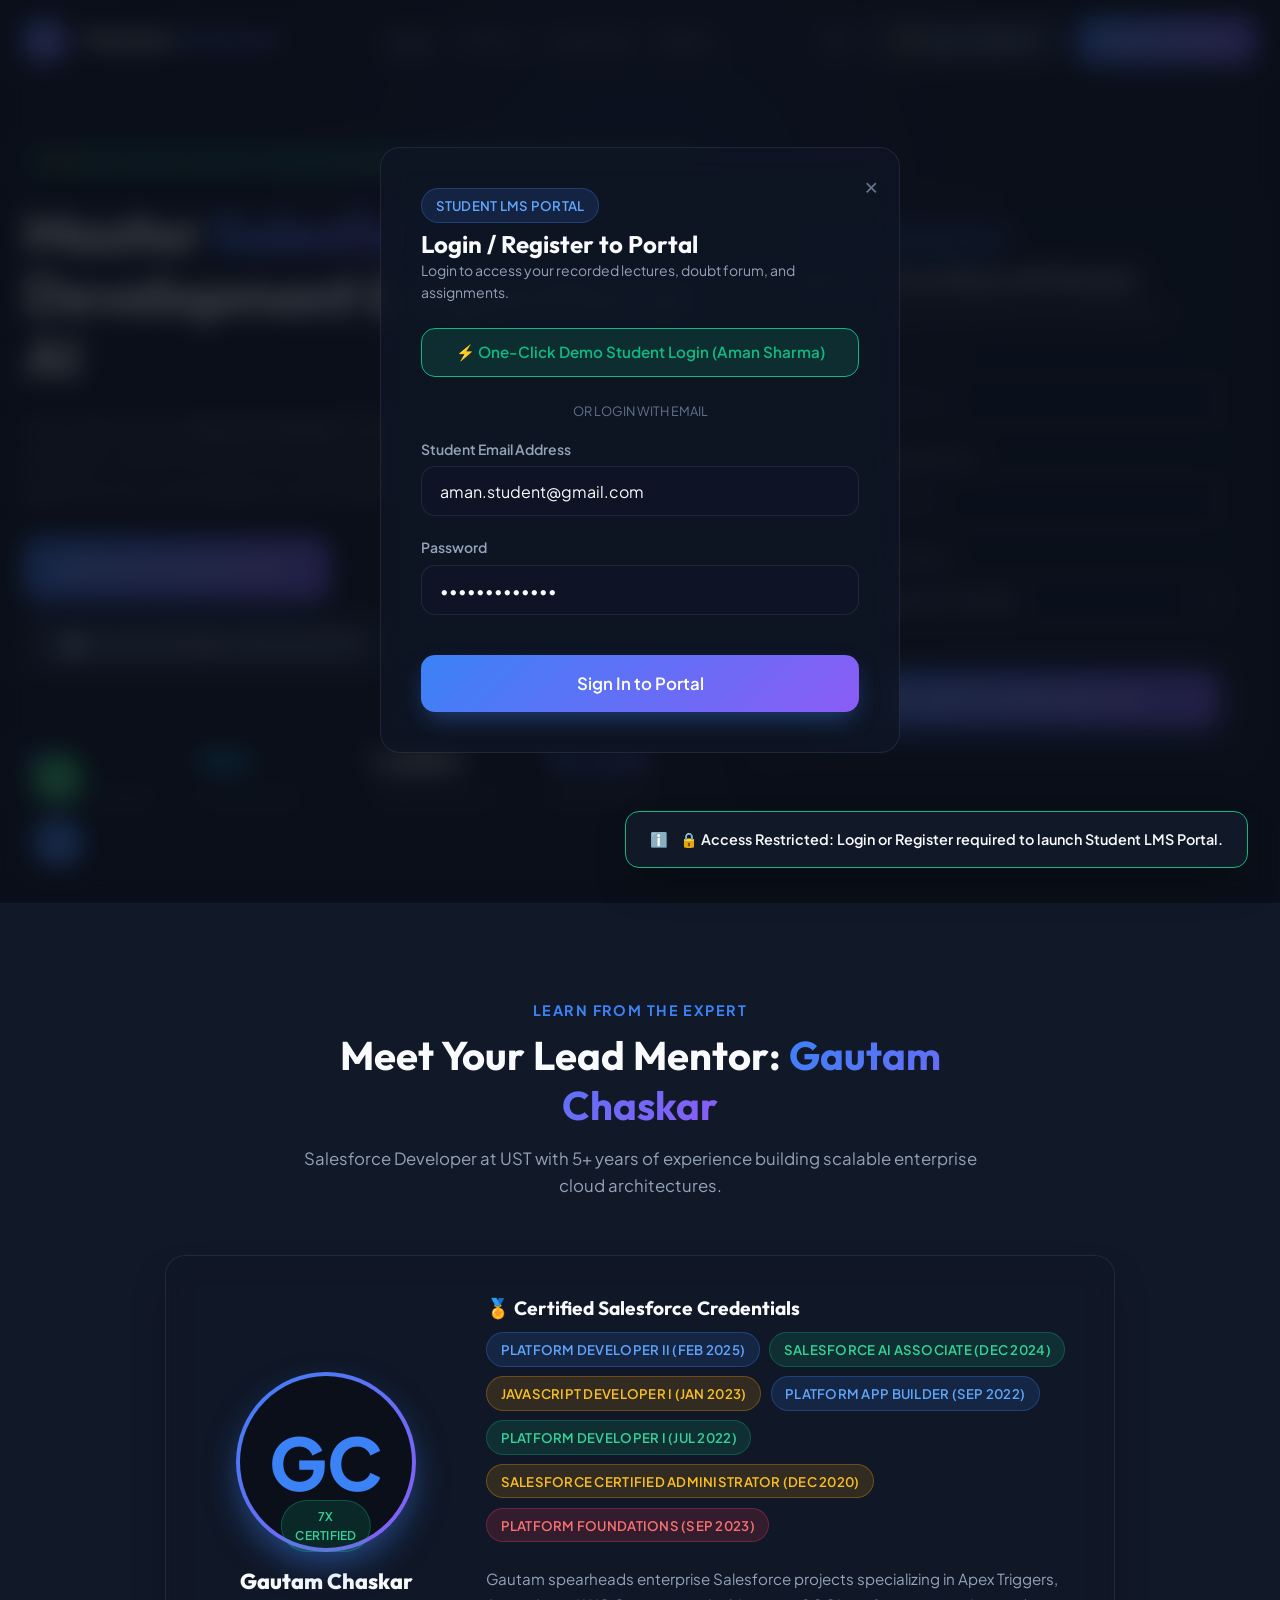
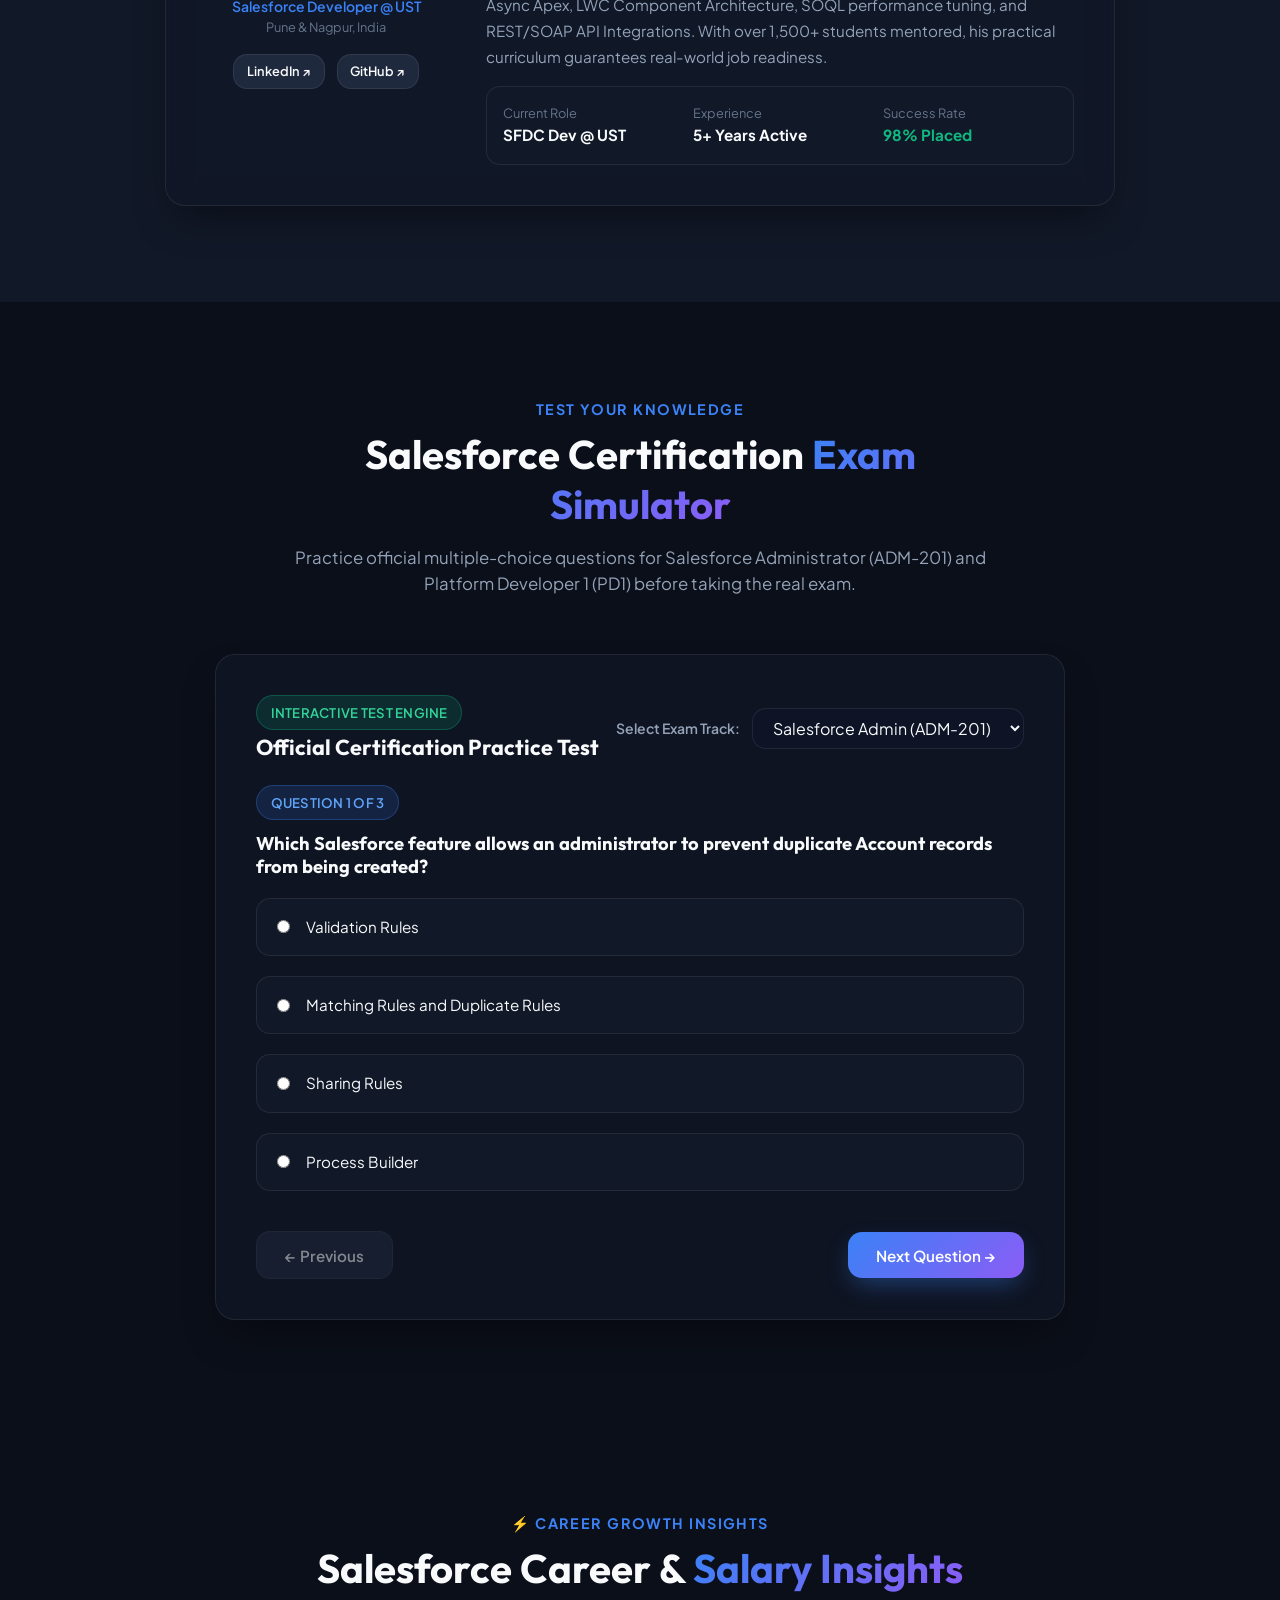
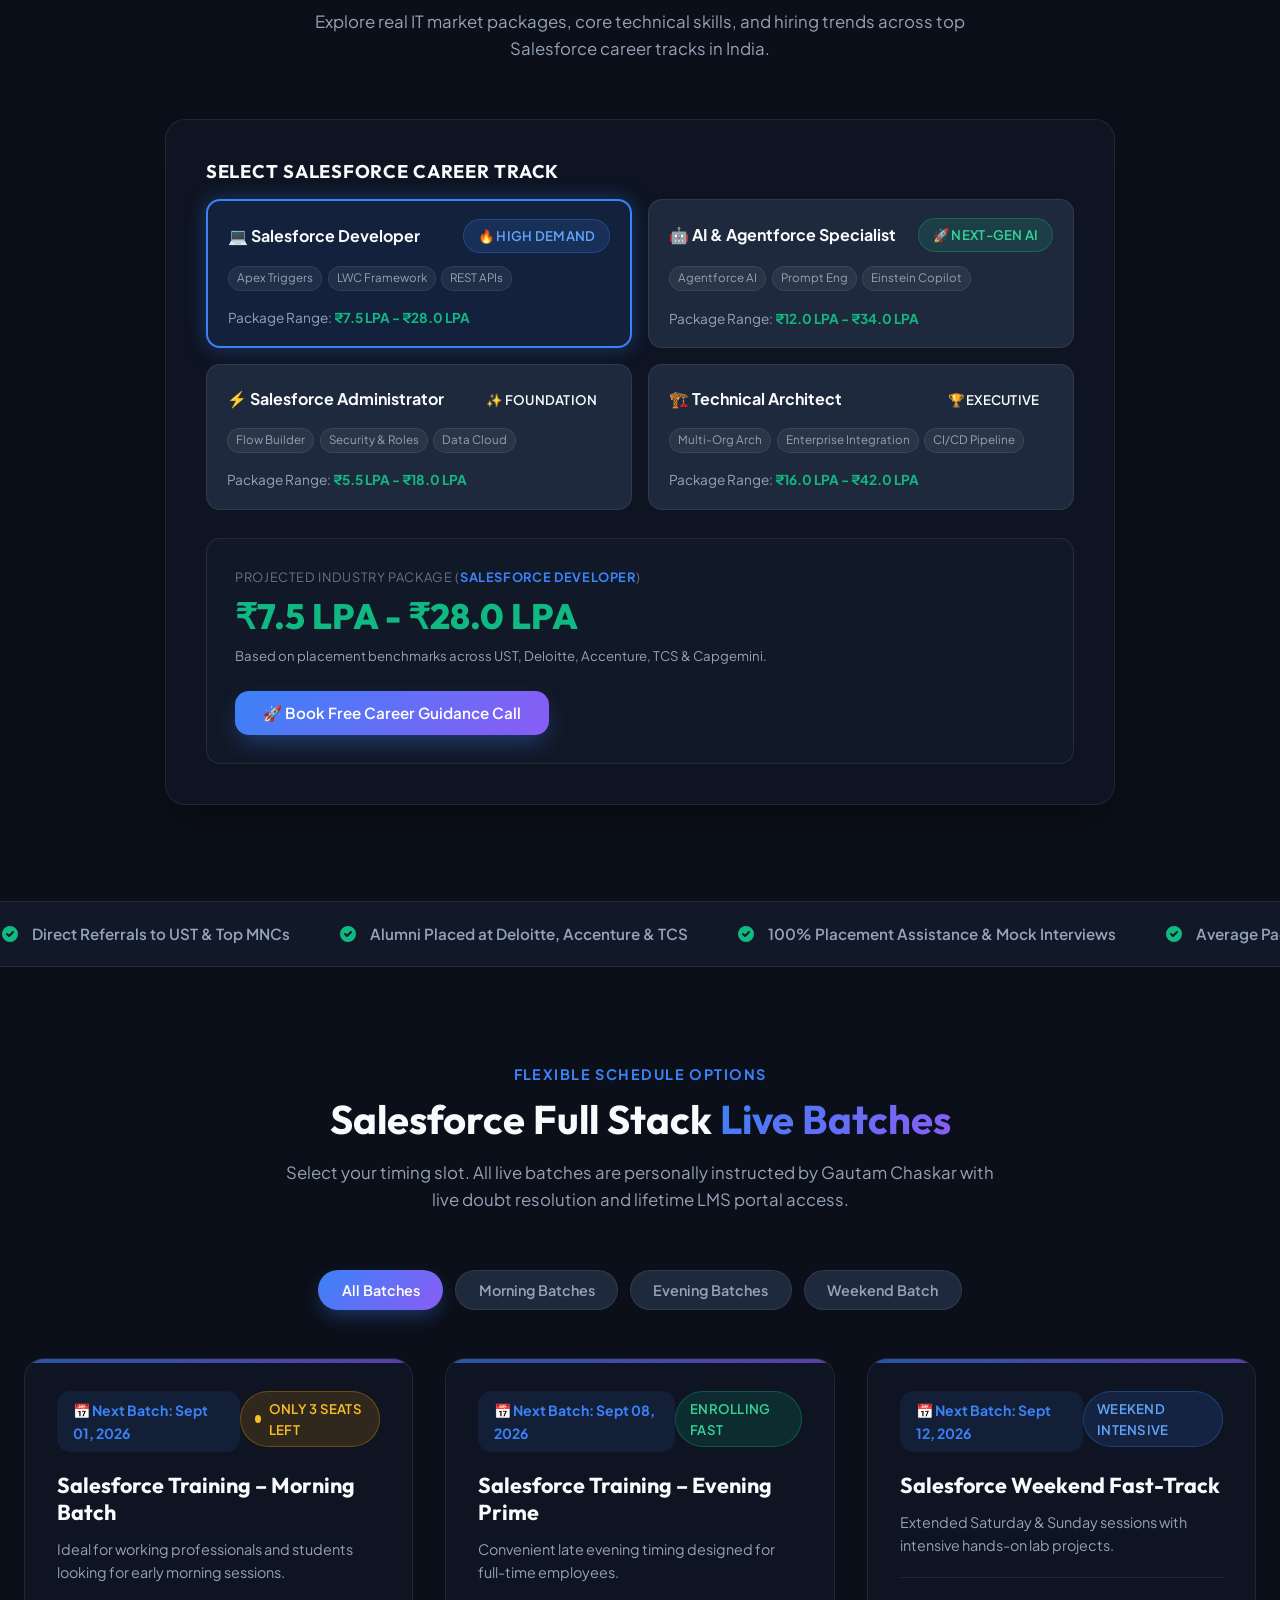
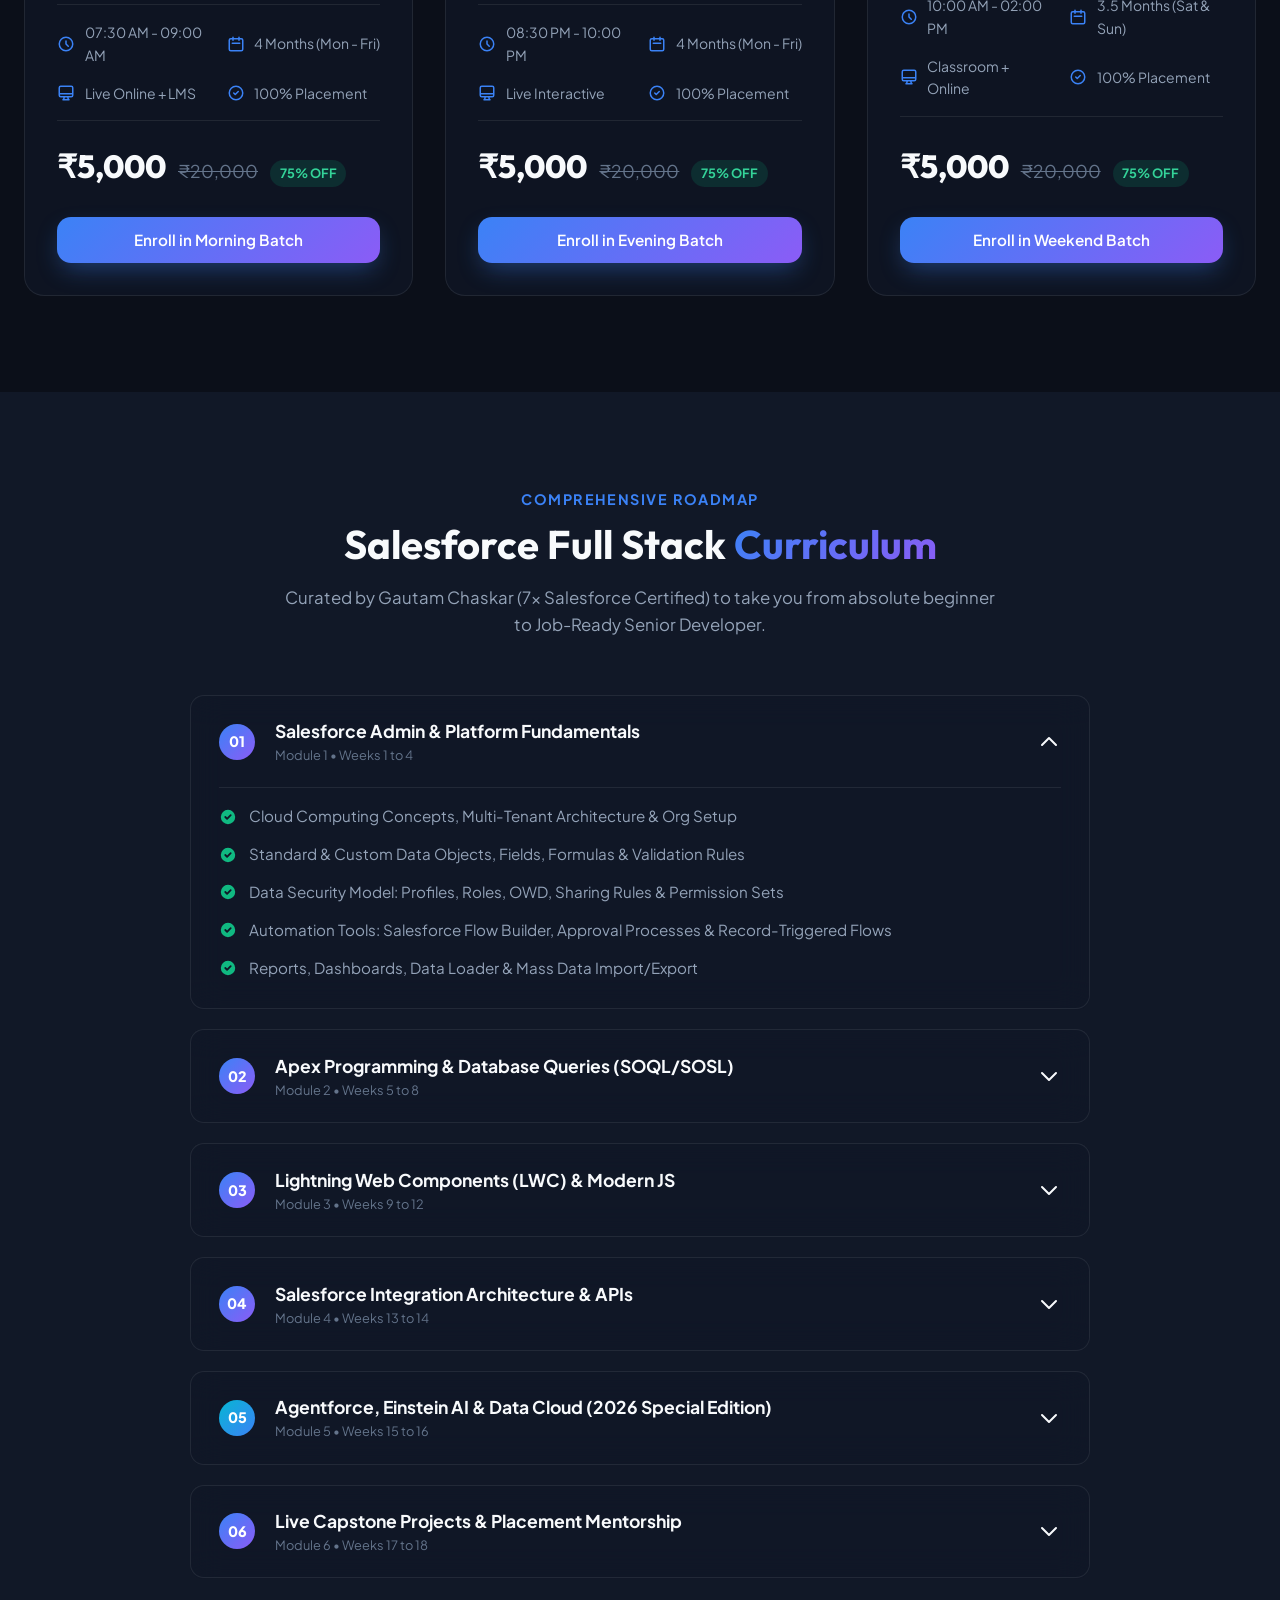
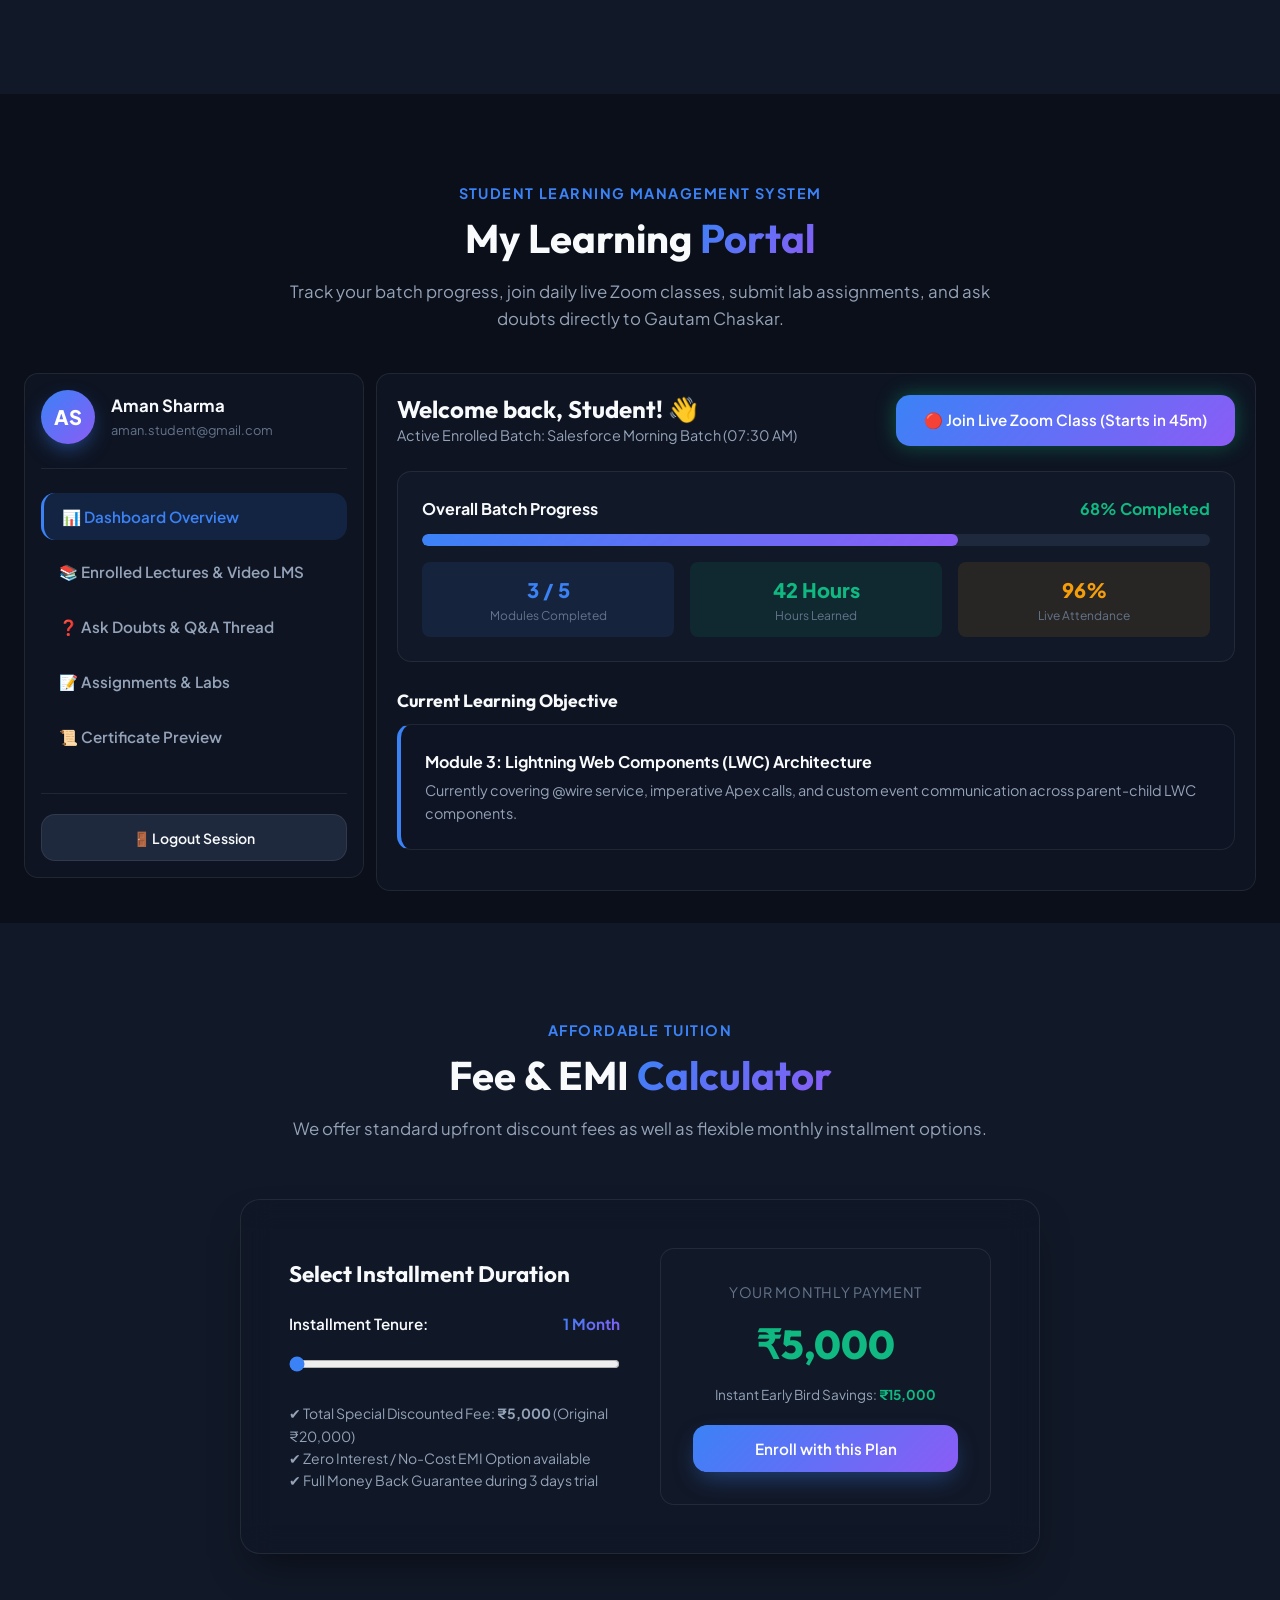
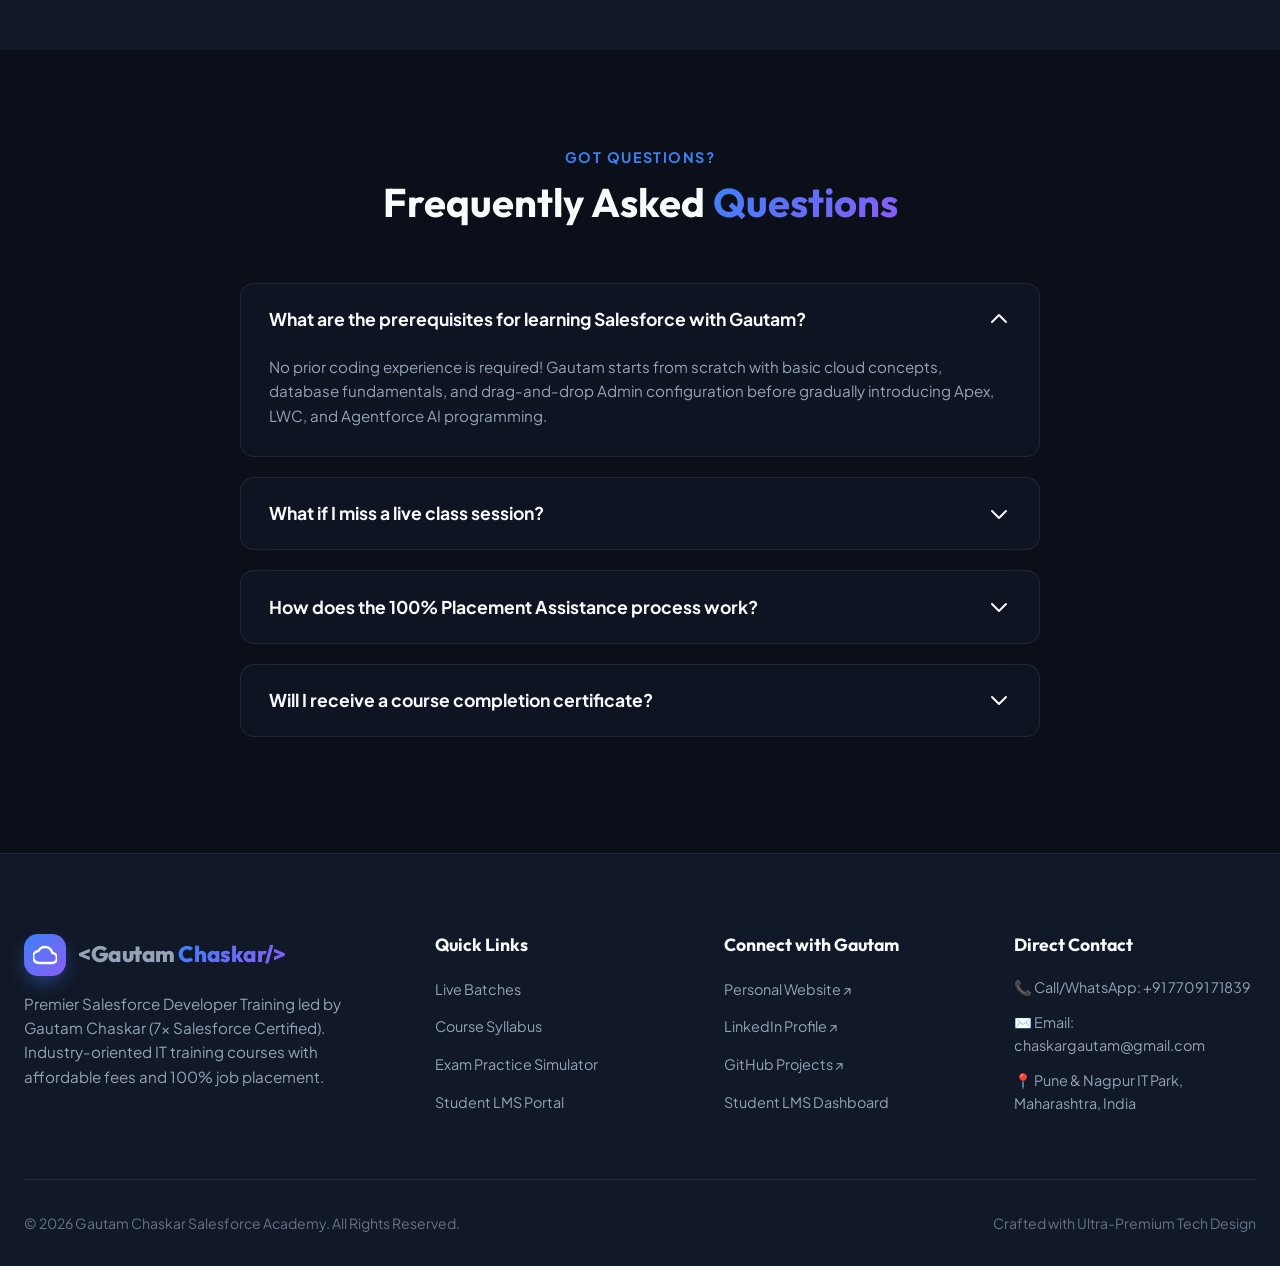
==== commit d35c0866: "Remove space after navbar, make portal full screen and eliminate gaps between tabbar and LMS content" ====
--- a/dashboard.html
+++ b/dashboard.html
@@ -54,7 +54,7 @@
   <!-- ==========================================================================
        Main Workspace Layout
        ========================================================================== -->
-  <main class="container-fluid" style="padding-top:2rem; padding-bottom:4rem; min-height:88vh;">
+  <main class="container-fluid" style="padding-top:0.5rem; padding-bottom:1.5rem; min-height:88vh;">
     <div class="portal-grid">
       
       <!-- Sidebar Nav -->
@@ -334,17 +334,17 @@
           <!-- INNER BATCH LECTURES VIDEO PLAYER LEARNING WORKSPACE -->
           <div id="batchLecturesDetailView" style="display:none;">
             
-            <div style="display:flex; justify-content:space-between; align-items:center; margin-bottom:1rem; flex-wrap:wrap; gap:1rem;">
-              <div style="display:flex; align-items:center; gap:0.75rem; flex-wrap:wrap;">
+            <div style="display:flex; justify-content:space-between; align-items:center; margin-bottom:0.5rem; flex-wrap:wrap; gap:0.5rem;">
+              <div style="display:flex; align-items:center; gap:0.5rem; flex-wrap:wrap;">
                 <span class="badge badge-emerald" id="activeVideoModuleBadge">Module 3: LWC Architecture</span>
                 <span style="font-size:0.8rem; color:var(--text-muted);" id="activeVideoMeta">Recorded Aug 18, 2026 • 1h 45m • Instructor: Gautam Chaskar</span>
               </div>
 
               <div style="display:flex; gap:0.5rem;">
-                <button class="btn btn-secondary" id="markCompleteBtn" onclick="toggleLectureCompletion()" style="padding:0.4rem 0.85rem; font-size:0.8rem;">
+                <button class="btn btn-secondary" id="markCompleteBtn" onclick="toggleLectureCompletion()" style="padding:0.35rem 0.75rem; font-size:0.8rem;">
                   <span id="completeCheckIcon">✓</span> Mark Completed
                 </button>
-                <button class="btn btn-secondary" onclick="showToast('📑 Downloading Class Notes PDF...', 'info')" style="padding:0.4rem 0.85rem; font-size:0.8rem;">
+                <button class="btn btn-secondary" onclick="showToast('📑 Downloading Class Notes PDF...', 'info')" style="padding:0.35rem 0.75rem; font-size:0.8rem;">
                   📄 Notes PDF
                 </button>
               </div>
@@ -355,16 +355,16 @@
               <iframe id="activeLmsVideoIframe" src="https://www.youtube.com/embed/dQw4w9WgXcQ?autoplay=0&rel=0" title="Salesforce Video LMS Player" allow="accelerometer; autoplay; clipboard-write; encrypted-media; gyroscope; picture-in-picture" allowfullscreen></iframe>
             </div>
 
-            <div style="margin-top:1.25rem; margin-bottom:1.5rem;">
-              <h3 style="font-size:1.4rem; font-weight:800; margin-bottom:0.3rem;" id="activeVideoTitle">Lecture 3.2: @wire Service & Imperative Apex Calls in LWC</h3>
-              <p style="font-size:0.875rem; color:var(--text-secondary);" id="activeVideoDesc">
+            <div style="margin-top:0.65rem; margin-bottom:0.85rem;">
+              <h3 style="font-size:1.3rem; font-weight:800; margin-bottom:0.2rem;" id="activeVideoTitle">Lecture 3.2: @wire Service & Imperative Apex Calls in LWC</h3>
+              <p style="font-size:0.85rem; color:var(--text-secondary);" id="activeVideoDesc">
                 Comprehensive deep-dive into Reactive Wire Service adapters, wire to property vs wire to function, imperative Apex method invocation, and handling error toasts gracefully in Lightning Web Components.
               </p>
             </div>
 
             <!-- Lecture Learning Resource Tabs -->
-            <div style="background:var(--bg-secondary); border:1px solid var(--glass-border); border-radius:var(--radius-md); padding:1.5rem;">
-              <div class="filter-tabs" style="margin-bottom:1.25rem; justify-content:flex-start; gap:0.5rem;">
+            <div style="background:var(--bg-secondary); border:1px solid var(--glass-border); border-radius:var(--radius-md); padding:1rem;">
+              <div class="filter-tabs" style="margin-bottom:0.85rem; justify-content:flex-start; gap:0.5rem;">
                 <button class="tab-btn active" onclick="switchVideoTab('notes', this)">📝 Class Notes</button>
                 <button class="tab-btn" onclick="switchVideoTab('code', this)">💻 Code Snippet</button>
                 <button class="tab-btn" onclick="switchVideoTab('ask', this)">💬 Ask Gautam a Doubt</button>
@@ -705,6 +705,20 @@
       }
     });
 
+    let currentLectureId = 'm-1-1';
+
+    function getCompletedLectures() {
+      const saved = localStorage.getItem('completedLectures');
+      if (saved) {
+        try { return JSON.parse(saved); } catch(e) {}
+      }
+      return ['m-1-1', 'm-1-2'];
+    }
+
+    function setCompletedLectures(arr) {
+      localStorage.setItem('completedLectures', JSON.stringify(arr));
+    }
+
     // Filter Tiles by Enrolled / Active / Completed Status (KSoft Competitor Match)
     function filterCourseTiles(filterType) {
       const pillBtns = document.querySelectorAll('#courseFilterPills .tab-btn');
@@ -748,26 +762,41 @@
       document.getElementById('playlistBatchTitle').textContent = batchData.title;
       document.getElementById('playlistBatchMeta').textContent = batchData.meta;
 
-      // 2. Render Left Sidebar Playlist Tree Items
+      // 2. Render Left Sidebar Playlist Tree Items with Persistent Completed Badges
       let treeHTML = '';
       let firstLectureObj = null;
+      const completedList = getCompletedLectures();
 
       batchData.modules.forEach((mod, modIdx) => {
-        treeHTML += `<div class="playlist-module-header">${mod.moduleTitle}</div>`;
+        const modId = `mod-sec-${modIdx}`;
+        treeHTML += `
+          <div class="playlist-module-header" onclick="toggleModuleSection('${modId}', this)">
+            <span>${mod.moduleTitle}</span>
+            <span class="module-chevron">▼</span>
+          </div>
+          <div class="playlist-module-body" id="${modId}">
+        `;
+
         mod.lectures.forEach((lec, lecIdx) => {
           if (!firstLectureObj) firstLectureObj = { lec, moduleTitle: mod.moduleTitle };
+          const isDone = completedList.includes(lec.id);
           treeHTML += `
-            <div class="playlist-lecture-item ${modIdx === 0 && lecIdx === 0 ? 'active' : ''}" 
+            <div class="playlist-lecture-item ${isDone ? 'is-completed' : ''} ${modIdx === 0 && lecIdx === 0 ? 'active' : ''}" 
                  id="pitem-${lec.id}"
                  onclick="selectLectureVideo('${lec.id}', '${lec.title.replace(/'/g, "\\'")}', '${mod.moduleTitle.replace(/'/g, "\\'")}', '${lec.meta}', '${lec.embedUrl}', '${lec.desc.replace(/'/g, "\\'")}')">
-              <div style="display:flex; align-items:center; gap:0.4rem; overflow:hidden;">
-                <span class="play-icon">▶</span>
-                <span style="white-space:nowrap; overflow:hidden; text-overflow:ellipsis;">${lec.title}</span>
-              </div>
-              <span class="lecture-duration">${lec.duration}</span>
+              <div class="lecture-title-row">
+                <span class="play-icon" id="picon-${lec.id}">${isDone ? '✅' : '▶'}</span>
+                <span class="lecture-title-text">${lec.title}</span>
+              </div>
+              <div class="lecture-meta-row">
+                <span class="lecture-duration-badge">⏱️ ${lec.duration}</span>
+                <span id="pbadge-${lec.id}" class="badge badge-emerald" style="font-size:0.65rem; padding:0.1rem 0.35rem; display:${isDone ? 'inline-block' : 'none'};">✓ Completed</span>
+              </div>
             </div>
           `;
         });
+
+        treeHTML += `</div>`;
       });
 
       if (treeContainer) treeContainer.innerHTML = treeHTML;
@@ -791,6 +820,14 @@
       }
     }
 
+    function toggleModuleSection(modId, headerEl) {
+      const bodyEl = document.getElementById(modId);
+      if (bodyEl) {
+        bodyEl.classList.toggle('collapsed');
+        headerEl.classList.toggle('collapsed');
+      }
+    }
+
     function closeBatchLectures() {
       const standardSidebar = document.getElementById('standardPortalSidebar');
       const playlistSidebar = document.getElementById('batchPlaylistSidebar');
@@ -809,6 +846,7 @@
     }
 
     function selectLectureVideo(id, title, moduleTitle, meta, embedUrl, desc) {
+      currentLectureId = id;
       document.querySelectorAll('.playlist-lecture-item').forEach(item => item.classList.remove('active'));
       const activeItem = document.getElementById(`pitem-${id}`);
       if (activeItem) activeItem.classList.add('active');
@@ -825,22 +863,61 @@
       if (modEl) modEl.textContent = moduleTitle;
       if (metaEl) metaEl.textContent = meta;
       if (descEl) descEl.textContent = desc;
-    }
-
-    function toggleLectureCompletion() {
+
+      // Maintain persistent completed status on button
       const btn = document.getElementById('markCompleteBtn');
+      const completedList = getCompletedLectures();
       if (btn) {
-        if (btn.classList.contains('btn-primary')) {
+        if (completedList.includes(id)) {
+          btn.classList.remove('btn-secondary');
+          btn.classList.add('btn-primary');
+          btn.innerHTML = `<span id="completeCheckIcon">✓</span> Completed`;
+        } else {
           btn.classList.remove('btn-primary');
           btn.classList.add('btn-secondary');
           btn.innerHTML = `<span id="completeCheckIcon">✓</span> Mark Completed`;
-          showToast('Status updated: Lecture marked as pending.', 'info');
-        } else {
+        }
+      }
+    }
+
+    function toggleLectureCompletion() {
+      if (!currentLectureId) return;
+      const btn = document.getElementById('markCompleteBtn');
+      let completedList = getCompletedLectures();
+      const itemEl = document.getElementById(`pitem-${currentLectureId}`);
+      const iconEl = document.getElementById(`picon-${currentLectureId}`);
+      const badgeEl = document.getElementById(`pbadge-${currentLectureId}`);
+
+      if (completedList.includes(currentLectureId)) {
+        // Unmark
+        completedList = completedList.filter(x => x !== currentLectureId);
+        setCompletedLectures(completedList);
+
+        if (btn) {
+          btn.classList.remove('btn-primary');
+          btn.classList.add('btn-secondary');
+          btn.innerHTML = `<span id="completeCheckIcon">✓</span> Mark Completed`;
+        }
+        if (itemEl) itemEl.classList.remove('is-completed');
+        if (iconEl) iconEl.textContent = '▶';
+        if (badgeEl) badgeEl.style.display = 'none';
+
+        showToast('Status updated: Lecture marked as pending.', 'info');
+      } else {
+        // Mark completed
+        completedList.push(currentLectureId);
+        setCompletedLectures(completedList);
+
+        if (btn) {
           btn.classList.remove('btn-secondary');
           btn.classList.add('btn-primary');
           btn.innerHTML = `<span id="completeCheckIcon">✓</span> Completed`;
-          showToast('🎉 Lecture completed! Your progress has been updated.', 'success');
         }
+        if (itemEl) itemEl.classList.add('is-completed');
+        if (iconEl) iconEl.textContent = '✅';
+        if (badgeEl) badgeEl.style.display = 'inline-block';
+
+        showToast('🎉 Lecture completed! Saved persistently in your learning record.', 'success');
       }
     }
 
@@ -862,6 +939,25 @@
       showToast('📩 Doubt submitted to Gautam Chaskar! Check Q&A & Doubts tab for updates.', 'success');
       document.getElementById('lectureDoubtText').value = '';
     }
+
+    function switchVideoTab(tabName, btnEl) {
+      const tabs = document.querySelectorAll('.video-resource-tab');
+      tabs.forEach(t => t.style.display = 'none');
+
+      const btns = btnEl.parentElement.querySelectorAll('.tab-btn');
+      btns.forEach(b => b.classList.remove('active'));
+
+      btnEl.classList.add('active');
+      const target = document.getElementById(`vtab-${tabName}`);
+      if (target) target.style.display = 'block';
+    }
+
+    function submitLectureDoubt(e) {
+      e.preventDefault();
+      const txt = document.getElementById('lectureDoubtText').value;
+      showToast('📩 Doubt submitted to Gautam Chaskar! Check Q&A & Doubts tab for updates.', 'success');
+      document.getElementById('lectureDoubtText').value = '';
+    }
   </script>
 </body>
 </html>
--- a/style.css
+++ b/style.css
@@ -789,7 +789,7 @@
 .playlist-tree-container {
   display: flex;
   flex-direction: column;
-  gap: 0.5rem;
+  gap: 0.6rem;
   max-height: calc(88vh - 180px);
   overflow-y: auto;
   padding-right: 0.25rem;
@@ -798,39 +798,118 @@
 .playlist-module-header {
   font-weight: 700;
   font-size: 0.8rem;
-  color: var(--text-muted);
+  color: var(--text-primary);
   text-transform: uppercase;
   letter-spacing: 0.04em;
-  padding: 0.4rem 0.5rem;
-  margin-top: 0.5rem;
-  margin-bottom: 0.25rem;
+  padding: 0.55rem 0.75rem;
+  background: var(--bg-tertiary);
+  border: 1px solid var(--glass-border);
+  border-radius: var(--radius-sm);
+  margin-top: 0.35rem;
+  cursor: pointer;
+  display: flex;
+  align-items: center;
+  justify-content: space-between;
+  user-select: none;
+  transition: all var(--transition-fast);
+}
+
+.playlist-module-header:hover {
+  background: rgba(59, 130, 246, 0.12);
+  border-color: var(--accent-primary);
+}
+
+.playlist-module-header .module-chevron {
+  font-size: 0.7rem;
+  color: var(--accent-primary);
+  transition: transform var(--transition-fast);
+}
+
+.playlist-module-header.collapsed .module-chevron {
+  transform: rotate(-90deg);
+}
+
+.playlist-module-body {
+  display: flex;
+  flex-direction: column;
+  gap: 0.4rem;
+  padding-top: 0.25rem;
+  transition: all var(--transition-fast);
+}
+
+.playlist-module-body.collapsed {
+  display: none;
 }
 
 .playlist-lecture-item {
   display: flex;
-  align-items: center;
-  justify-content: space-between;
-  padding: 0.6rem 0.75rem;
+  flex-direction: column;
+  align-items: flex-start;
+  gap: 0.25rem;
+  padding: 0.65rem 0.75rem;
   border-radius: var(--radius-sm);
   background: rgba(255, 255, 255, 0.03);
   border: 1px solid transparent;
-  font-size: 0.825rem;
-  color: var(--text-secondary);
   cursor: pointer;
   transition: all var(--transition-fast);
 }
 
 .playlist-lecture-item:hover {
   background: rgba(59, 130, 246, 0.1);
+  border-color: var(--glass-border);
+}
+
+.playlist-lecture-item.active {
+  background: rgba(59, 130, 246, 0.18);
+  border-color: var(--accent-primary);
+}
+
+.playlist-lecture-item.is-completed {
+  border-left: 3px solid var(--accent-emerald);
+  background: rgba(16, 185, 129, 0.04);
+}
+
+.playlist-lecture-item .lecture-title-row {
+  display: flex;
+  align-items: flex-start;
+  gap: 0.5rem;
+  width: 100%;
+}
+
+.playlist-lecture-item .play-icon {
+  font-size: 0.75rem;
+  color: var(--accent-primary);
+  margin-top: 0.15rem;
+  flex-shrink: 0;
+}
+
+.playlist-lecture-item .lecture-title-text {
+  font-size: 0.85rem;
+  font-weight: 500;
+  line-height: 1.35;
   color: var(--text-primary);
-  border-color: var(--glass-border);
-}
-
-.playlist-lecture-item.active {
-  background: rgba(59, 130, 246, 0.2);
+  word-break: break-word;
+}
+
+.playlist-lecture-item.active .lecture-title-text {
   color: var(--accent-primary);
-  border-color: var(--accent-primary);
   font-weight: 700;
+}
+
+.playlist-lecture-item .lecture-meta-row {
+  display: flex;
+  align-items: center;
+  justify-content: space-between;
+  width: 100%;
+  padding-left: 1.25rem;
+}
+
+.playlist-lecture-item .lecture-duration-badge {
+  font-size: 0.725rem;
+  color: var(--text-muted);
+  background: rgba(255, 255, 255, 0.06);
+  padding: 0.1rem 0.45rem;
+  border-radius: var(--radius-sm);
 }
 
 /* --- Live Batches Section --- */
@@ -1166,22 +1245,29 @@
   margin: 0.5rem 0;
 }
 
+.container-fluid {
+  width: 100%;
+  max-width: 100%;
+  padding-left: 0.75rem;
+  padding-right: 0.75rem;
+}
+
 /* --- STUDENT PORTAL & DASHBOARD STYLES --- */
 .portal-section {
-  padding-top: calc(var(--header-height) + 2rem);
-  padding-bottom: 6rem;
+  padding-top: calc(var(--header-height) + 0.5rem);
+  padding-bottom: 2rem;
   min-height: 85vh;
 }
 
 .portal-grid {
   display: grid;
-  grid-template-columns: 280px 1fr;
-  gap: 2rem;
+  grid-template-columns: 340px 1fr;
+  gap: 0.75rem;
 }
 
 .portal-sidebar {
-  border-radius: var(--radius-lg);
-  padding: 1.75rem;
+  border-radius: var(--radius-md);
+  padding: 1rem;
   display: flex;
   flex-direction: column;
   justify-content: space-between;
@@ -1245,8 +1331,8 @@
 }
 
 .portal-content {
-  border-radius: var(--radius-lg);
-  padding: 2.25rem;
+  border-radius: var(--radius-md);
+  padding: 1.25rem;
 }
 
 .portal-tab-content {
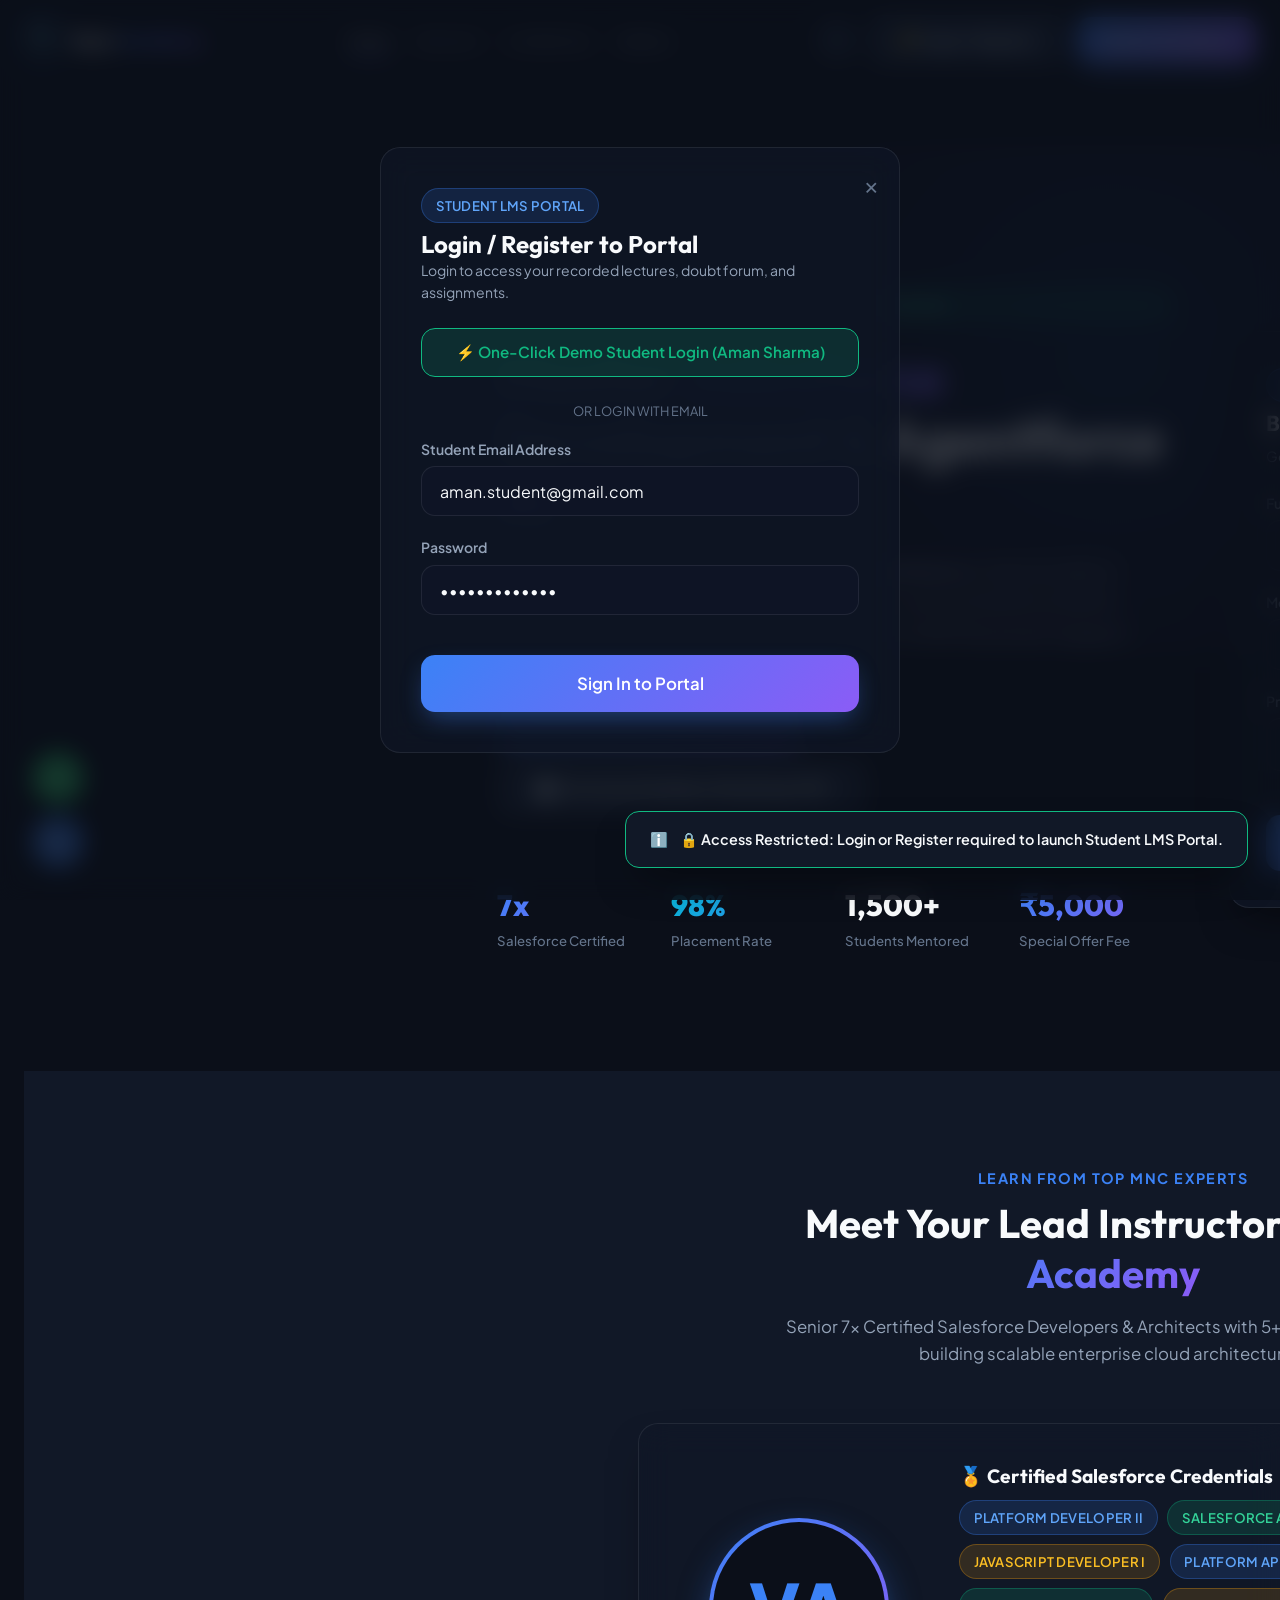
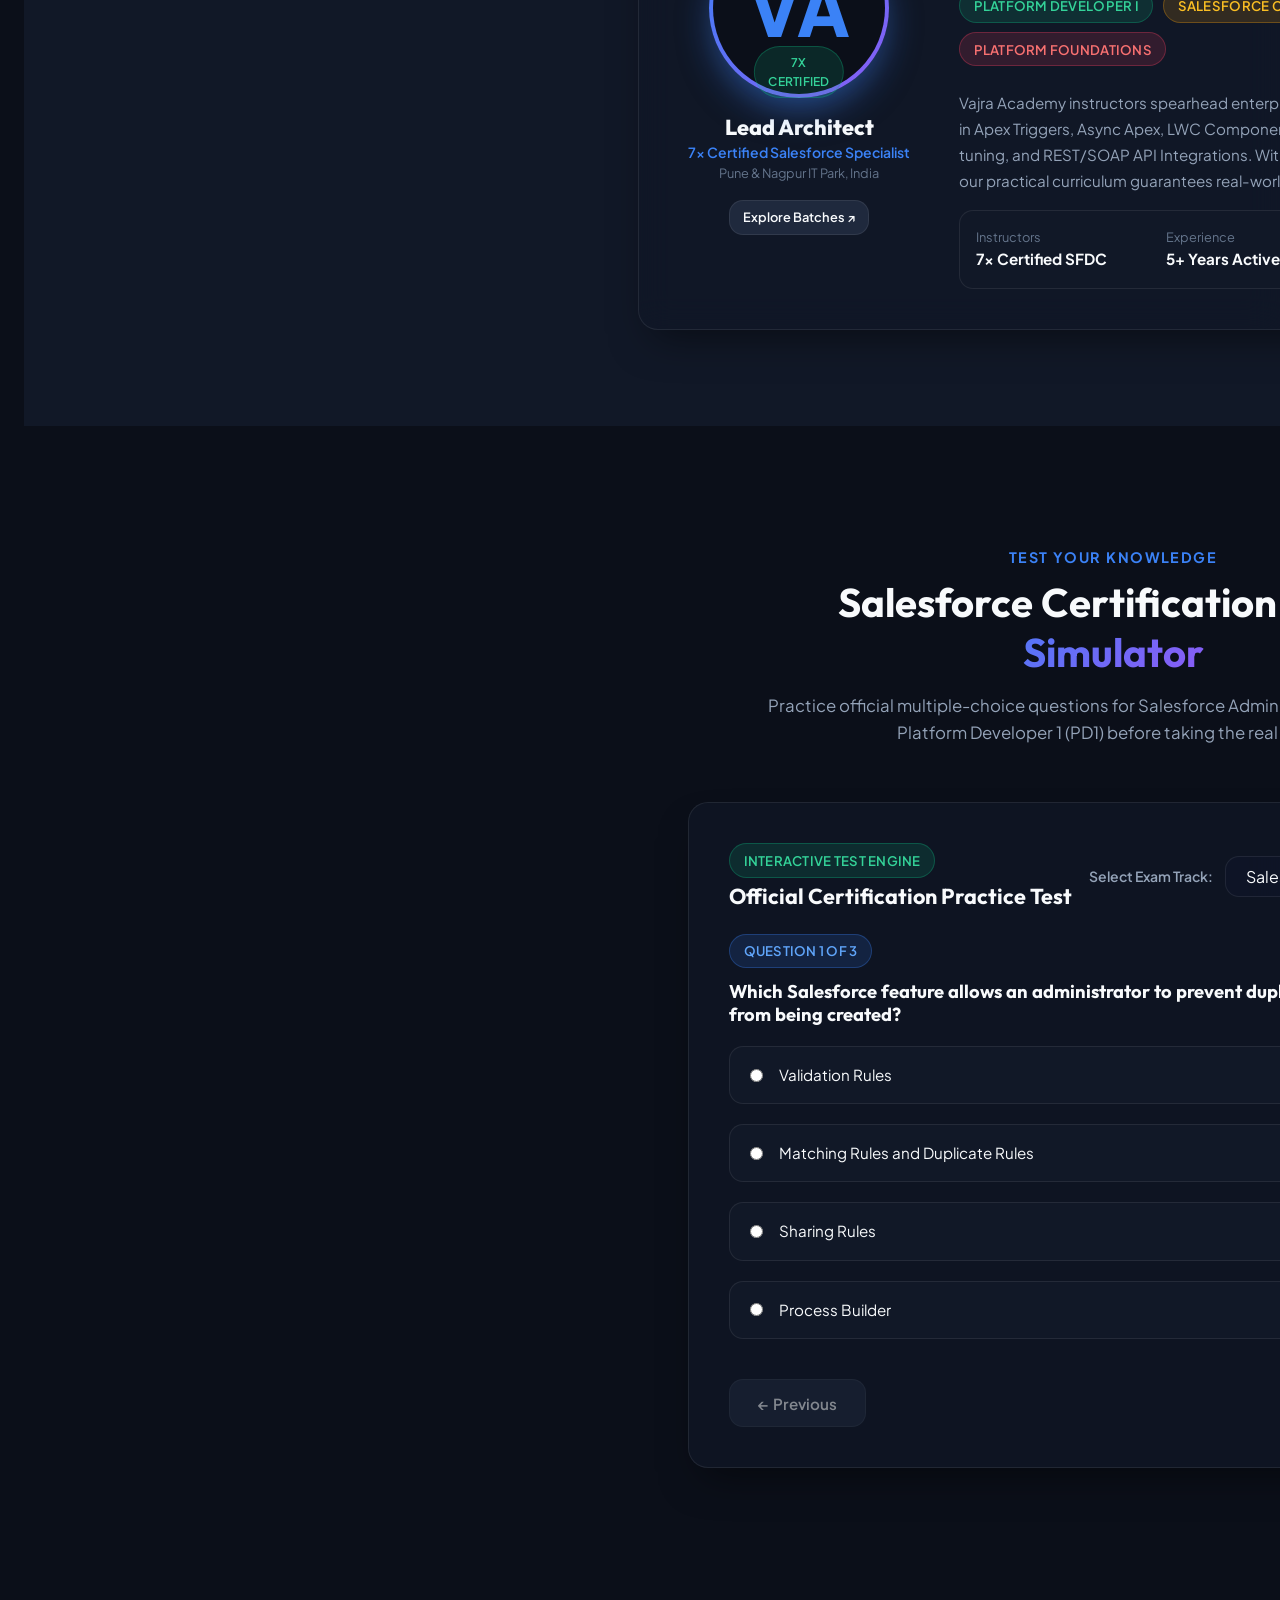
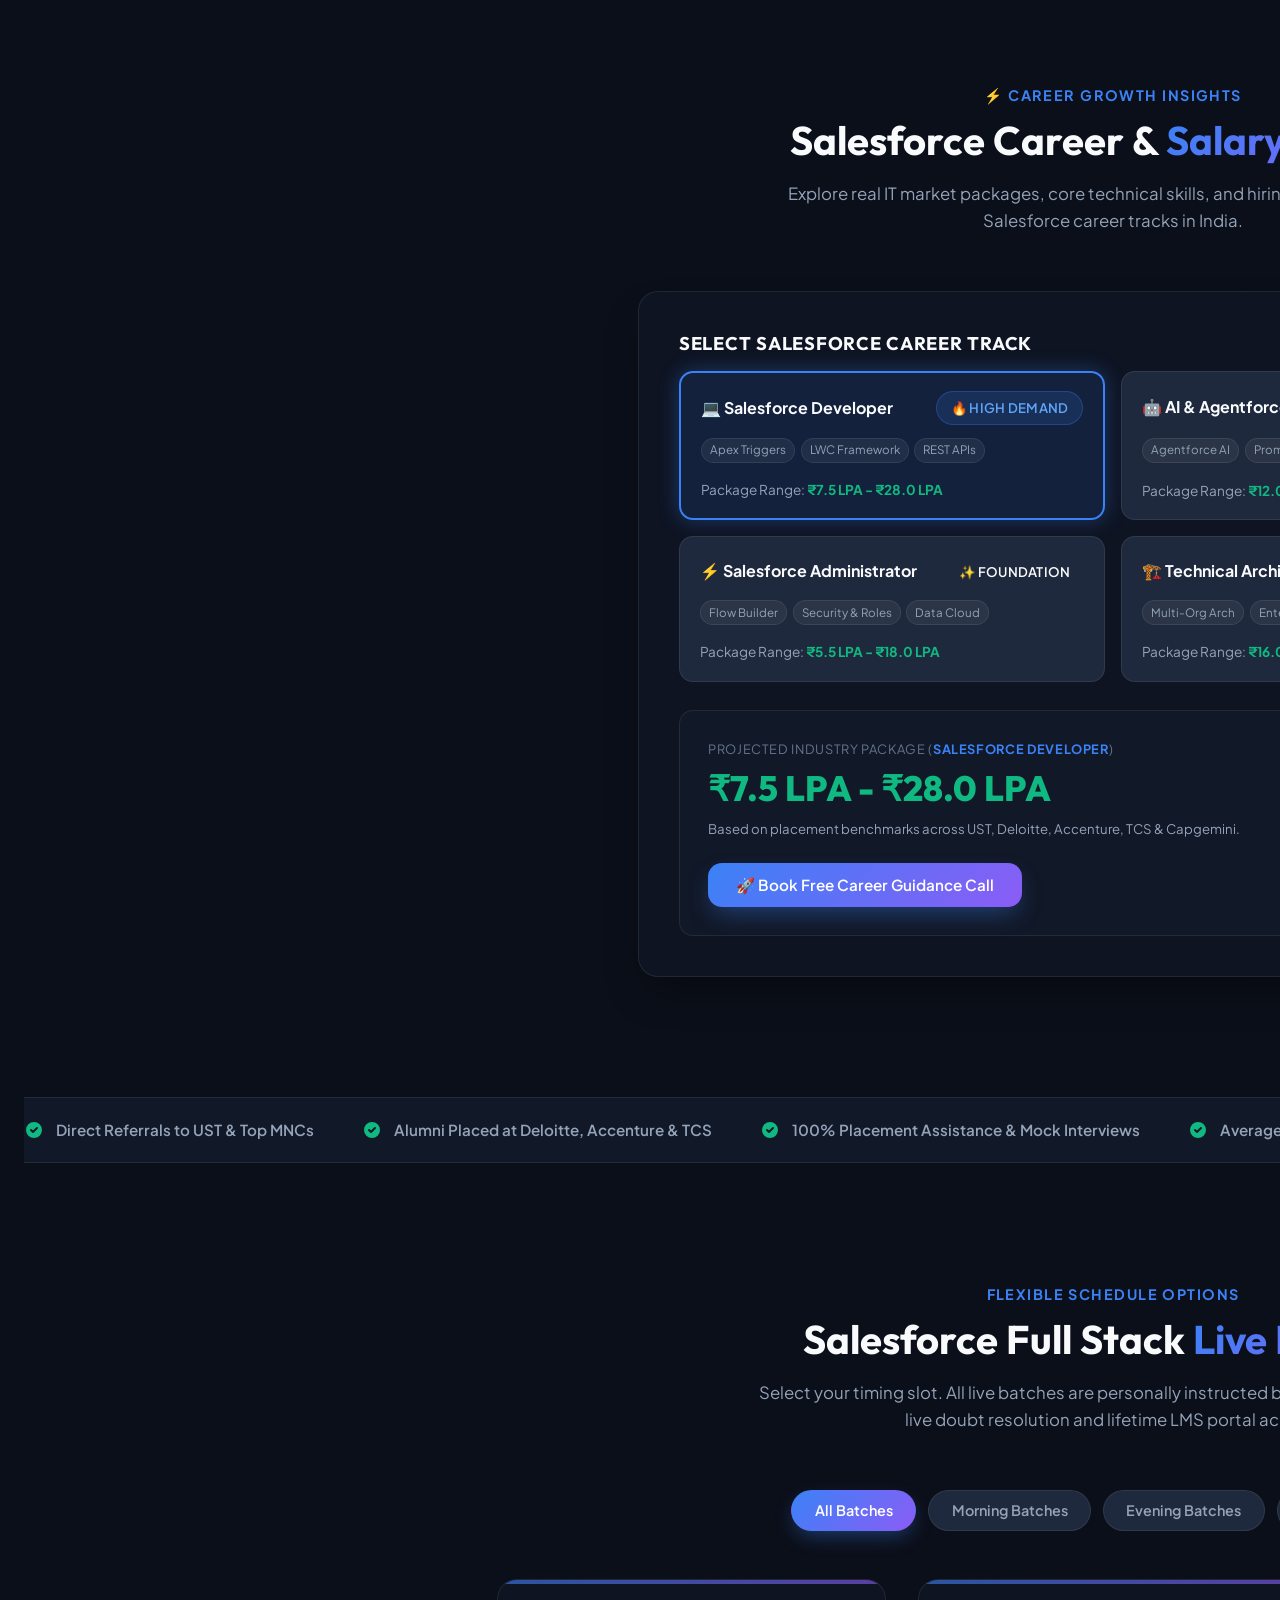
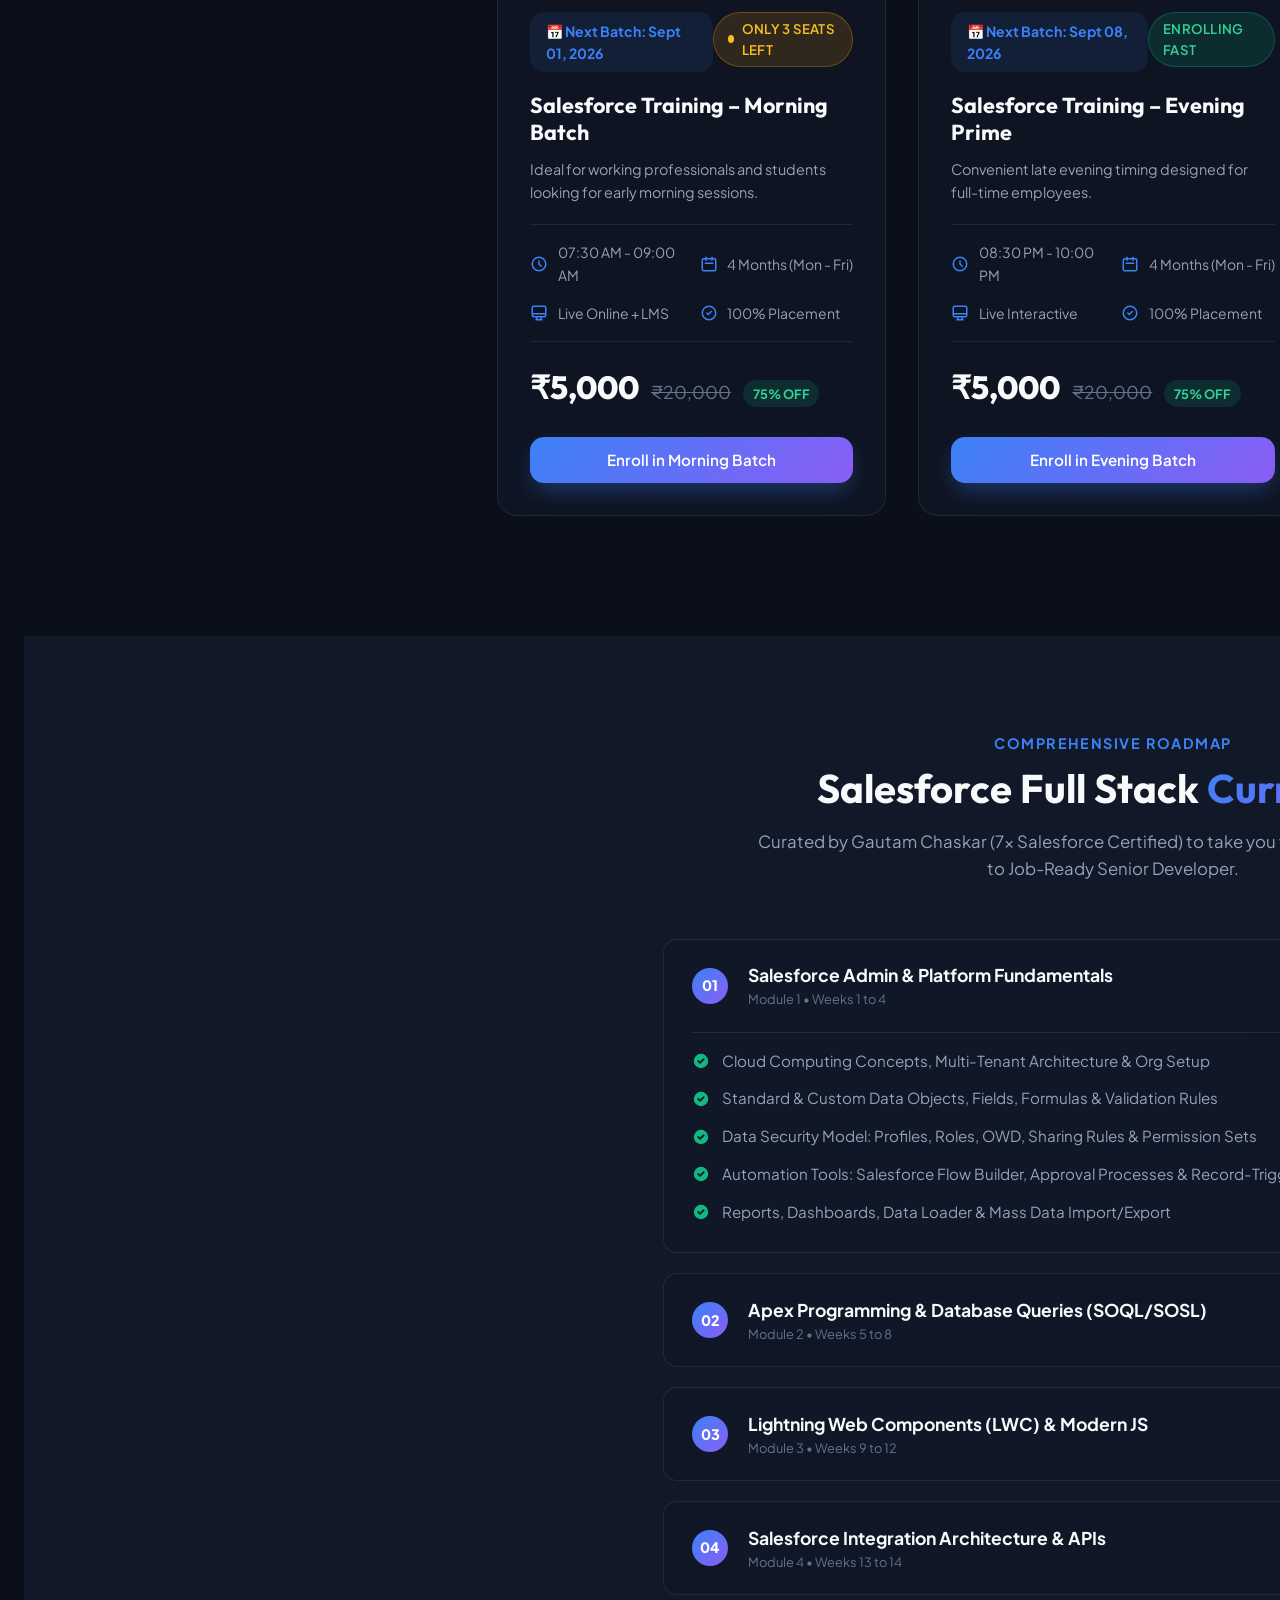
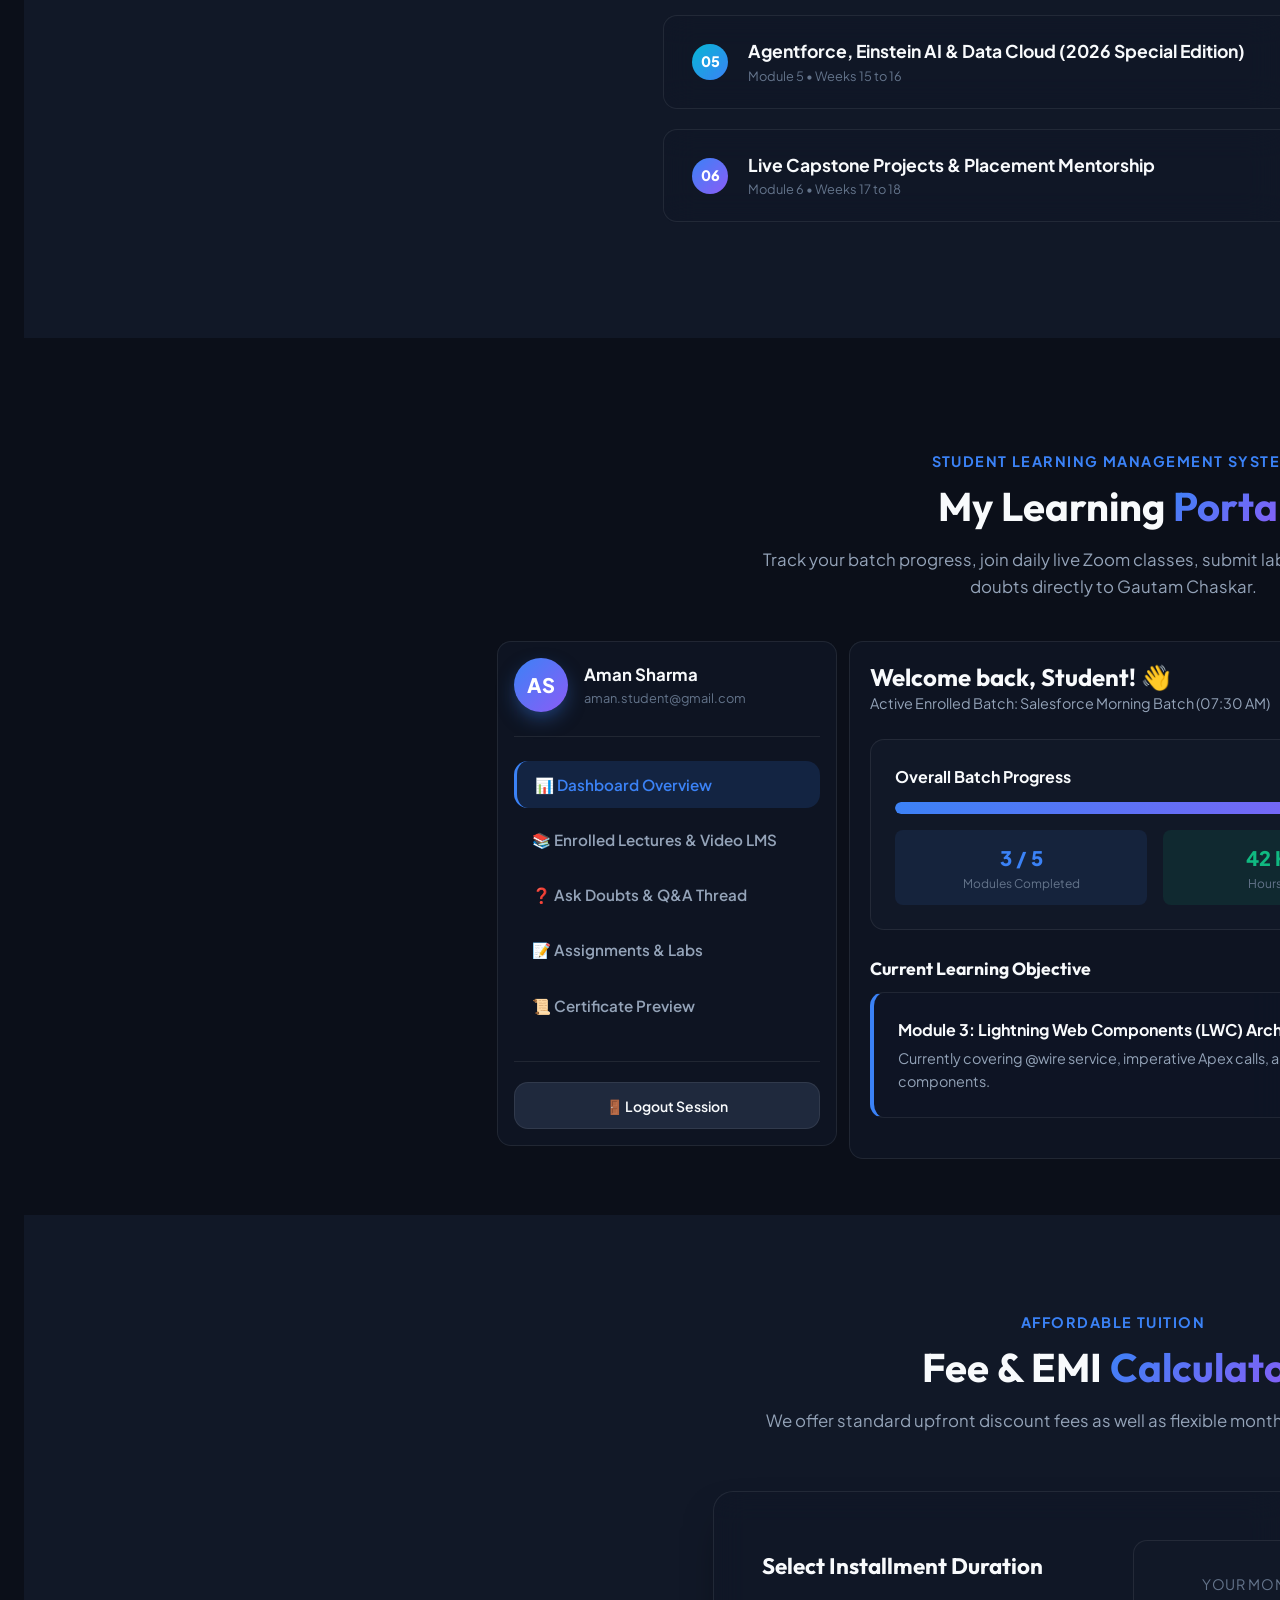
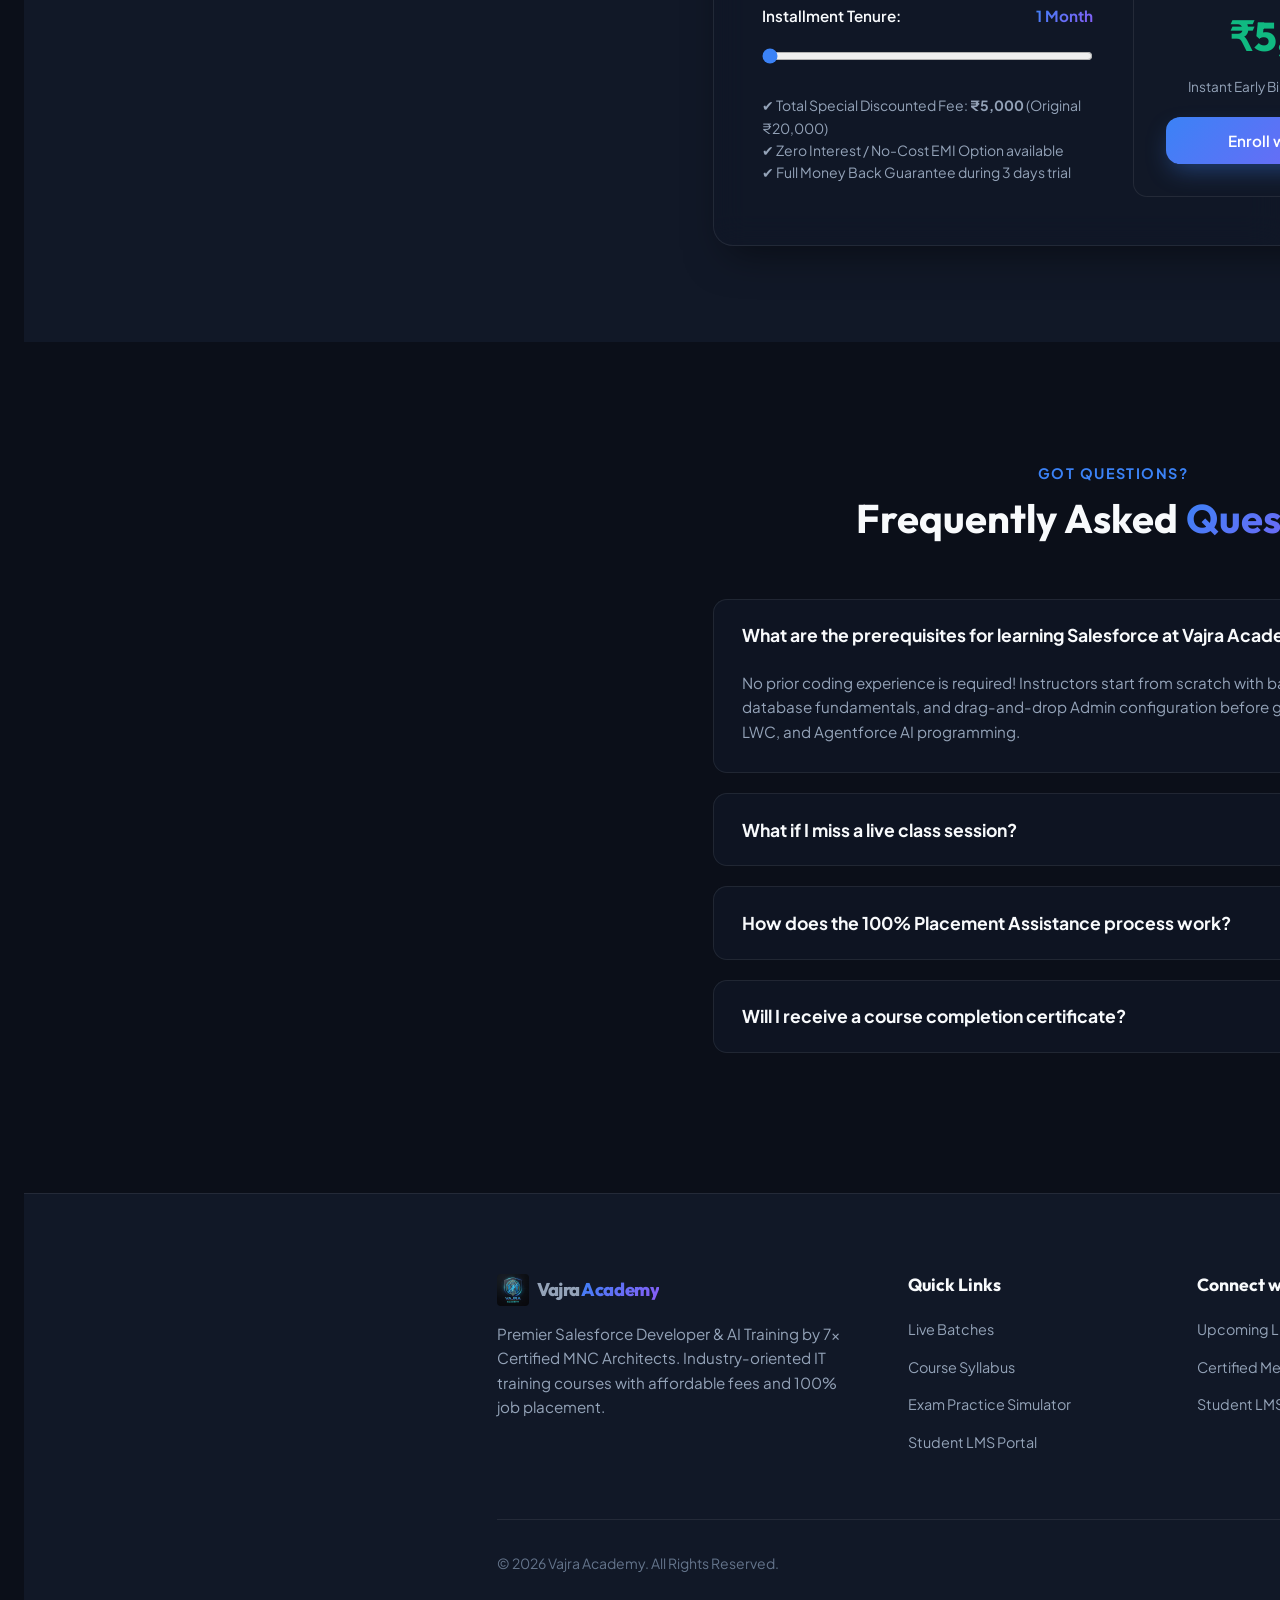
==== commit 52fbac45: "Rebrand website to Vajra Academy, remove personal branding, add custom logo emblem" ====
--- a/dashboard.html
+++ b/dashboard.html
@@ -5,8 +5,8 @@
   <meta name="viewport" content="width=device-width, initial-scale=1.0">
   
   <!-- SEO -->
-  <title>Student Learning Portal | Gautam Chaskar Salesforce Academy</title>
-  <meta name="description" content="Personalised Student Learning Dashboard for Gautam Chaskar Salesforce Academy. Access recorded lectures batch-wise, live Zoom classes, doubt forum, assignments, and exam practice simulator.">
+  <title>Vajra Learning Portal | Salesforce & AI Training</title>
+  <meta name="description" content="Personalised Student Learning Dashboard for Vajra Academy. Access recorded lectures batch-wise, live Zoom classes, doubt forum, assignments, and exam practice simulator.">
   <meta name="robots" content="noindex, nofollow">
 
   <!-- Favicon SVG -->
@@ -22,13 +22,9 @@
        ========================================================================== -->
   <header class="navbar scrolled" style="position:sticky; top:0; background:rgba(11, 15, 25, 0.95); border-bottom:1px solid var(--glass-border); z-index:1000;">
     <div class="container-fluid nav-container">
-      <a href="index.html" class="logo">
-        <div class="logo-icon">
-          <svg fill="none" stroke="currentColor" viewBox="0 0 24 24" xmlns="http://www.w3.org/2000/svg">
-            <path stroke-linecap="round" stroke-linejoin="round" stroke-width="2.5" d="M19.35 10.04C18.67 6.59 15.64 4 12 4 9.11 4 6.6 5.64 5.35 8.04 2.34 8.36 0 10.91 0 14c0 3.31 2.69 6 6 6h13c2.76 0 5-2.24 5-5 0-2.64-2.05-4.78-4.65-4.96z"></path>
-          </svg>
-        </div>
-        <span>&lt;Gautam <span class="text-gradient">Chaskar/&gt;</span> <span style="font-size:0.75rem; color:var(--accent-emerald); font-weight:600; padding:0.2rem 0.5rem; background:rgba(16,185,129,0.15); border-radius:var(--radius-full); margin-left:0.5rem;">LMS PORTAL</span></span>
+      <a href="index.html" class="logo" style="display:flex; align-items:center; gap:0.5rem;">
+        <img src="logo.png" alt="Vajra Academy Logo" style="height:34px; width:auto; border-radius:4px; filter:drop-shadow(0 0 8px rgba(59,130,246,0.5));">
+        <span style="font-weight:800; font-size:1.15rem;">Vajra <span class="text-gradient">Academy</span> <span style="font-size:0.75rem; color:var(--accent-emerald); font-weight:600; padding:0.2rem 0.5rem; background:rgba(16,185,129,0.15); border-radius:var(--radius-full); margin-left:0.35rem;">LMS PORTAL</span></span>
       </a>
 
       <div style="display:flex; align-items:center; gap:1.25rem;">
@@ -337,7 +333,7 @@
             <div style="display:flex; justify-content:space-between; align-items:center; margin-bottom:0.5rem; flex-wrap:wrap; gap:0.5rem;">
               <div style="display:flex; align-items:center; gap:0.5rem; flex-wrap:wrap;">
                 <span class="badge badge-emerald" id="activeVideoModuleBadge">Module 3: LWC Architecture</span>
-                <span style="font-size:0.8rem; color:var(--text-muted);" id="activeVideoMeta">Recorded Aug 18, 2026 • 1h 45m • Instructor: Gautam Chaskar</span>
+                <span style="font-size:0.8rem; color:var(--text-muted);" id="activeVideoMeta">Recorded Aug 18, 2026 • 1h 45m • Instructor: Lead Architect</span>
               </div>
 
               <div style="display:flex; gap:0.5rem;">
@@ -367,7 +363,7 @@
               <div class="filter-tabs" style="margin-bottom:0.85rem; justify-content:flex-start; gap:0.5rem;">
                 <button class="tab-btn active" onclick="switchVideoTab('notes', this)">📝 Class Notes</button>
                 <button class="tab-btn" onclick="switchVideoTab('code', this)">💻 Code Snippet</button>
-                <button class="tab-btn" onclick="switchVideoTab('ask', this)">💬 Ask Gautam a Doubt</button>
+                <button class="tab-btn" onclick="switchVideoTab('ask', this)">💬 Ask Instructor a Doubt</button>
               </div>
 
               <!-- Video Tab 1: Notes -->
@@ -411,10 +407,10 @@
                 <h4 style="font-size:1.05rem; margin-bottom:0.75rem; color:var(--accent-amber);">Have a Doubt regarding this Video Lecture?</h4>
                 <form onsubmit="submitLectureDoubt(event)">
                   <div class="form-group" style="margin-bottom:0.75rem;">
-                    <textarea class="form-input" id="lectureDoubtText" rows="3" placeholder="Type your doubt here... Gautam Chaskar will respond directly in your Q&A thread." required></textarea>
+                    <textarea class="form-input" id="lectureDoubtText" rows="3" placeholder="Type your doubt here... Vajra Academy instructors will respond directly in your Q&A thread." required></textarea>
                   </div>
                   <button type="submit" class="btn btn-primary" style="padding:0.5rem 1.25rem; font-size:0.85rem;">
-                    📩 Submit Doubt to Gautam
+                    📩 Submit Doubt to Instructors
                   </button>
                 </form>
               </div>
@@ -426,7 +422,7 @@
 
         <!-- TAB 3: DOUBTS & Q&A THREAD -->
         <div class="portal-tab-content" id="tab-doubts">
-          <h3 style="font-size:1.4rem; margin-bottom:1rem;">Ask Gautam Chaskar a Doubt</h3>
+          <h3 style="font-size:1.4rem; margin-bottom:1rem;">Ask Vajra Academy Instructors a Doubt</h3>
           
           <form id="askDoubtForm" style="margin-bottom:2rem; background:var(--bg-secondary); padding:1.5rem; border-radius:var(--radius-md); border:1px solid var(--glass-border);">
             <div class="form-group">
@@ -447,7 +443,7 @@
             </div>
 
             <button type="submit" class="btn btn-primary">
-              📩 Post Question to Gautam
+              📩 Post Question to Instructors
             </button>
           </form>
 
@@ -482,7 +478,7 @@
 
         <!-- TAB 5: CERTIFICATION QUIZ SIMULATOR -->
         <div class="portal-tab-content" id="tab-quiz">
-          <h3 style="font-size:1.4rem; margin-bottom:1rem;">Salesforce Practice Exam Simulator</h3>
+          <h3 style="font-size:1.4rem; margin-bottom:1rem;">Salesforce Certification Practice Simulator</h3>
           
           <div class="simulator-card bg-glass" style="max-width:100%;">
             <div style="display:flex; justify-content:space-between; align-items:center; margin-bottom:1.5rem; flex-wrap:wrap; gap:1rem;">
@@ -524,7 +520,7 @@
             </div>
 
             <p style="font-size:0.9rem; color:var(--text-secondary); margin-bottom:1rem;">
-              Item: <strong>Salesforce Full Stack Live Training Batch (4 Months)</strong> • Mentor: Gautam Chaskar
+              Item: <strong>Salesforce Full Stack Live Training Batch (4 Months)</strong> • Organization: Vajra Academy
             </p>
 
             <button class="btn btn-secondary" onclick="window.print()">
@@ -541,7 +537,7 @@
           </p>
 
           <div class="certificate-frame">
-            <div style="font-size:0.9rem; color:var(--accent-primary); letter-spacing:0.15em; font-weight:700; text-transform:uppercase;">GAUTAM CHASKAR SALESFORCE ACADEMY</div>
+            <div style="font-size:0.9rem; color:var(--accent-primary); letter-spacing:0.15em; font-weight:700; text-transform:uppercase;">VAJRA ACADEMY SALESFORCE ACADEMY</div>
             <h2 style="font-size:2rem; font-family:var(--font-heading); margin:1rem 0; color:var(--text-primary);">Certificate of Excellence</h2>
             <p style="font-size:0.95rem; color:var(--text-secondary);">This is to certify that</p>
             <h3 style="font-size:1.75rem; color:var(--accent-emerald); margin:0.5rem 0;" id="certStudentName">Aman Sharma</h3>
@@ -551,11 +547,11 @@
 
             <div style="display:flex; justify-content:space-around; align-items:flex-end; margin-top:2.5rem; padding-top:1.5rem; border-top:1px solid var(--glass-border);">
               <div>
-                <div style="font-family:'Courier New', monospace; font-weight:700; font-size:1.1rem; color:var(--text-primary);">Gautam Chaskar</div>
-                <div style="font-size:0.75rem; color:var(--text-muted);">7x Certified Salesforce Lead Mentor</div>
+                <div style="font-family:'Courier New', monospace; font-weight:700; font-size:1.1rem; color:var(--text-primary);">Lead Instructor</div>
+                <div style="font-size:0.75rem; color:var(--text-muted);">Vajra Academy Certification Authority</div>
               </div>
               <div>
-                <div style="font-weight:700; font-size:0.85rem; color:var(--text-primary);">VERIFIED ID: GCSA-2026-8842</div>
+                <div style="font-weight:700; font-size:0.85rem; color:var(--text-primary);">VERIFIED ID: VAJRA-2026-8842</div>
                 <div style="font-size:0.75rem; color:var(--text-muted);">Issue Date: Sept 2026</div>
               </div>
             </div>
@@ -628,33 +624,33 @@
           {
             moduleTitle: 'Module 1: Admin & Security Fundamentals',
             lectures: [
-              { id: 'm-1-1', title: '1.1 Cloud Architecture & Org Setup', duration: '1h 15m', meta: 'Recorded Aug 01, 2026 • Instructor: Gautam Chaskar', embedUrl: 'https://www.youtube.com/embed/dQw4w9WgXcQ', desc: 'Overview of Salesforce multi-tenant cloud infrastructure, domain configuration, company settings, and initial org setup.' },
-              { id: 'm-1-2', title: '1.2 Objects, Fields & Validation Rules', duration: '1h 30m', meta: 'Recorded Aug 03, 2026 • Instructor: Gautam Chaskar', embedUrl: 'https://www.youtube.com/embed/dQw4w9WgXcQ', desc: 'Custom Object creation, Master-Detail vs Lookup relationships, formula fields, and complex cross-field validation rules.' },
-              { id: 'm-1-3', title: '1.3 Data Security, Roles & OWD', duration: '1h 45m', meta: 'Recorded Aug 05, 2026 • Instructor: Gautam Chaskar', embedUrl: 'https://www.youtube.com/embed/dQw4w9WgXcQ', desc: 'Org-Wide Defaults (OWD), Role Hierarchy sharing, Criteria-Based Sharing Rules, and Field-Level Security.' },
-              { id: 'm-1-4', title: '1.4 Flow Builder Masterclass', duration: '1h 40m', meta: 'Recorded Aug 08, 2026 • Instructor: Gautam Chaskar', embedUrl: 'https://www.youtube.com/embed/dQw4w9WgXcQ', desc: 'Record-Triggered Flows, Screen Flows, Fast Field Updates vs Action Execution, and Subflow orchestration.' }
+              { id: 'm-1-1', title: '1.1 Cloud Architecture & Org Setup', duration: '1h 15m', meta: 'Recorded Aug 01, 2026 • Instructor: Vajra Academy Lead', embedUrl: 'https://www.youtube.com/embed/dQw4w9WgXcQ', desc: 'Overview of Salesforce multi-tenant cloud infrastructure, domain configuration, company settings, and initial org setup.' },
+              { id: 'm-1-2', title: '1.2 Objects, Fields & Validation Rules', duration: '1h 30m', meta: 'Recorded Aug 03, 2026 • Instructor: Vajra Academy Lead', embedUrl: 'https://www.youtube.com/embed/dQw4w9WgXcQ', desc: 'Custom Object creation, Master-Detail vs Lookup relationships, formula fields, and complex cross-field validation rules.' },
+              { id: 'm-1-3', title: '1.3 Data Security, Roles & OWD', duration: '1h 45m', meta: 'Recorded Aug 05, 2026 • Instructor: Vajra Academy Lead', embedUrl: 'https://www.youtube.com/embed/dQw4w9WgXcQ', desc: 'Org-Wide Defaults (OWD), Role Hierarchy sharing, Criteria-Based Sharing Rules, and Field-Level Security.' },
+              { id: 'm-1-4', title: '1.4 Flow Builder Masterclass', duration: '1h 40m', meta: 'Recorded Aug 08, 2026 • Instructor: Vajra Academy Lead', embedUrl: 'https://www.youtube.com/embed/dQw4w9WgXcQ', desc: 'Record-Triggered Flows, Screen Flows, Fast Field Updates vs Action Execution, and Subflow orchestration.' }
             ]
           },
           {
             moduleTitle: 'Module 2: Apex Programming & SOQL Queries',
             lectures: [
-              { id: 'm-2-1', title: '2.1 Apex Syntax & OOP Collections', duration: '1h 20m', meta: 'Recorded Aug 12, 2026 • Instructor: Gautam Chaskar', embedUrl: 'https://www.youtube.com/embed/dQw4w9WgXcQ', desc: 'Apex language basics, List, Set, Map data structures, loop iteration, and Governor Limit fundamentals.' },
-              { id: 'm-2-2', title: '2.2 Apex Trigger Framework Architecture', duration: '1h 45m', meta: 'Recorded Aug 15, 2026 • Instructor: Gautam Chaskar', embedUrl: 'https://www.youtube.com/embed/dQw4w9WgXcQ', desc: 'Trigger context variables, handler pattern separation of concerns, bulkification, and recursion control.' },
-              { id: 'm-2-3', title: '2.3 SOQL & SOSL Query Optimization', duration: '1h 30m', meta: 'Recorded Aug 18, 2026 • Instructor: Gautam Chaskar', embedUrl: 'https://www.youtube.com/embed/dQw4w9WgXcQ', desc: 'Child-to-Parent & Parent-to-Child SOQL queries, WITH USER_MODE security, and index query optimization.' }
+              { id: 'm-2-1', title: '2.1 Apex Syntax & OOP Collections', duration: '1h 20m', meta: 'Recorded Aug 12, 2026 • Instructor: Vajra Academy Lead', embedUrl: 'https://www.youtube.com/embed/dQw4w9WgXcQ', desc: 'Apex language basics, List, Set, Map data structures, loop iteration, and Governor Limit fundamentals.' },
+              { id: 'm-2-2', title: '2.2 Apex Trigger Framework Architecture', duration: '1h 45m', meta: 'Recorded Aug 15, 2026 • Instructor: Vajra Academy Lead', embedUrl: 'https://www.youtube.com/embed/dQw4w9WgXcQ', desc: 'Trigger context variables, handler pattern separation of concerns, bulkification, and recursion control.' },
+              { id: 'm-2-3', title: '2.3 SOQL & SOSL Query Optimization', duration: '1h 30m', meta: 'Recorded Aug 18, 2026 • Instructor: Vajra Academy Lead', embedUrl: 'https://www.youtube.com/embed/dQw4w9WgXcQ', desc: 'Child-to-Parent & Parent-to-Child SOQL queries, WITH USER_MODE security, and index query optimization.' }
             ]
           },
           {
             moduleTitle: 'Module 3: Lightning Web Components (LWC)',
             lectures: [
-              { id: 'm-3-1', title: '3.1 Modern JavaScript & Shadow DOM', duration: '1h 30m', meta: 'Recorded Aug 22, 2026 • Instructor: Gautam Chaskar', embedUrl: 'https://www.youtube.com/embed/dQw4w9WgXcQ', desc: 'ES6 Modules, promises, async/await, arrow functions, template rendering, and Shadow DOM styling encapsulation.' },
-              { id: 'm-3-2', title: '3.2 @wire Service & Imperative Apex Calls', duration: '1h 45m', meta: 'Recorded Aug 23, 2026 • Instructor: Gautam Chaskar', embedUrl: 'https://www.youtube.com/embed/dQw4w9WgXcQ', desc: 'Reactive wire service adapters, cacheable=true Apex methods, imperative calls, and toast notification handling.' },
-              { id: 'm-3-3', title: '3.3 Component Events & LMS Communication', duration: '1h 25m', meta: 'Recorded Aug 24, 2026 • Instructor: Gautam Chaskar', embedUrl: 'https://www.youtube.com/embed/dQw4w9WgXcQ', desc: 'CustomEvent creation, event bubbling & composed settings, and Lightning Message Service (LMS) cross-DOM messaging.' }
+              { id: 'm-3-1', title: '3.1 Modern JavaScript & Shadow DOM', duration: '1h 30m', meta: 'Recorded Aug 22, 2026 • Instructor: Vajra Academy Lead', embedUrl: 'https://www.youtube.com/embed/dQw4w9WgXcQ', desc: 'ES6 Modules, promises, async/await, arrow functions, template rendering, and Shadow DOM styling encapsulation.' },
+              { id: 'm-3-2', title: '3.2 @wire Service & Imperative Apex Calls', duration: '1h 45m', meta: 'Recorded Aug 23, 2026 • Instructor: Vajra Academy Lead', embedUrl: 'https://www.youtube.com/embed/dQw4w9WgXcQ', desc: 'Reactive wire service adapters, cacheable=true Apex methods, imperative calls, and toast notification handling.' },
+              { id: 'm-3-3', title: '3.3 Component Events & LMS Communication', duration: '1h 25m', meta: 'Recorded Aug 24, 2026 • Instructor: Vajra Academy Lead', embedUrl: 'https://www.youtube.com/embed/dQw4w9WgXcQ', desc: 'CustomEvent creation, event bubbling & composed settings, and Lightning Message Service (LMS) cross-DOM messaging.' }
             ]
           },
           {
             moduleTitle: 'Module 4: Integrations & Agentforce AI',
             lectures: [
-              { id: 'm-4-1', title: '4.1 REST Web Services & Callouts', duration: '2h 10m', meta: 'Recorded Aug 25, 2026 • Instructor: Gautam Chaskar', embedUrl: 'https://www.youtube.com/embed/dQw4w9WgXcQ', desc: 'Named Credentials, Auth Providers, Http Callouts, JSON parsing, and custom REST API endpoint development.' },
-              { id: 'm-4-2', title: '4.2 Agentforce AI & Copilot Setup', duration: '1h 50m', meta: 'Recorded Aug 26, 2026 • Instructor: Gautam Chaskar', embedUrl: 'https://www.youtube.com/embed/dQw4w9WgXcQ', desc: 'Salesforce Agentforce setup, autonomous topic actions, prompt template engineering, and LLM grounding.' }
+              { id: 'm-4-1', title: '4.1 REST Web Services & Callouts', duration: '2h 10m', meta: 'Recorded Aug 25, 2026 • Instructor: Vajra Academy Lead', embedUrl: 'https://www.youtube.com/embed/dQw4w9WgXcQ', desc: 'Named Credentials, Auth Providers, Http Callouts, JSON parsing, and custom REST API endpoint development.' },
+              { id: 'm-4-2', title: '4.2 Agentforce AI & Copilot Setup', duration: '1h 50m', meta: 'Recorded Aug 26, 2026 • Instructor: Vajra Academy Lead', embedUrl: 'https://www.youtube.com/embed/dQw4w9WgXcQ', desc: 'Salesforce Agentforce setup, autonomous topic actions, prompt template engineering, and LLM grounding.' }
             ]
           }
         ]
@@ -667,8 +663,8 @@
           {
             moduleTitle: 'Module 1: Evening Core Fundamentals',
             lectures: [
-              { id: 'e-1-1', title: '1.1 Salesforce Admin Essentials', duration: '1h 30m', meta: 'Recorded Aug 10, 2026 • Instructor: Gautam Chaskar', embedUrl: 'https://www.youtube.com/embed/dQw4w9WgXcQ', desc: 'Evening batch intensive on Admin settings, security model, and Flow Builder.' },
-              { id: 'e-1-2', title: '1.2 Apex & LWC Bootcamp', duration: '1h 45m', meta: 'Recorded Aug 14, 2026 • Instructor: Gautam Chaskar', embedUrl: 'https://www.youtube.com/embed/dQw4w9WgXcQ', desc: 'Apex trigger development and LWC component architecture.' }
+              { id: 'e-1-1', title: '1.1 Salesforce Admin Essentials', duration: '1h 30m', meta: 'Recorded Aug 10, 2026 • Instructor: Vajra Academy Lead', embedUrl: 'https://www.youtube.com/embed/dQw4w9WgXcQ', desc: 'Evening batch intensive on Admin settings, security model, and Flow Builder.' },
+              { id: 'e-1-2', title: '1.2 Apex & LWC Bootcamp', duration: '1h 45m', meta: 'Recorded Aug 14, 2026 • Instructor: Vajra Academy Lead', embedUrl: 'https://www.youtube.com/embed/dQw4w9WgXcQ', desc: 'Apex trigger development and LWC component architecture.' }
             ]
           }
         ]
@@ -681,7 +677,7 @@
           {
             moduleTitle: 'Module 1: Weekend Intensive Masterclass',
             lectures: [
-              { id: 'w-1-1', title: '1.1 Weekend Bootcamp Part 1', duration: '3h 30m', meta: 'Recorded Aug 16, 2026 • Instructor: Gautam Chaskar', embedUrl: 'https://www.youtube.com/embed/dQw4w9WgXcQ', desc: '4-hour extended weekend session covering Admin, Apex, and LWC capstone project.' }
+              { id: 'w-1-1', title: '1.1 Weekend Bootcamp Part 1', duration: '3h 30m', meta: 'Recorded Aug 16, 2026 • Instructor: Vajra Academy Lead', embedUrl: 'https://www.youtube.com/embed/dQw4w9WgXcQ', desc: '4-hour extended weekend session covering Admin, Apex, and LWC capstone project.' }
             ]
           }
         ]
@@ -933,29 +929,22 @@
       if (target) target.style.display = 'block';
     }
 
+    function switchVideoTab(tabName, btnEl) {
+      const tabs = document.querySelectorAll('.video-resource-tab');
+      tabs.forEach(t => t.style.display = 'none');
+
+      const btns = btnEl.parentElement.querySelectorAll('.tab-btn');
+      btns.forEach(b => b.classList.remove('active'));
+
+      btnEl.classList.add('active');
+      const target = document.getElementById(`vtab-${tabName}`);
+      if (target) target.style.display = 'block';
+    }
+
     function submitLectureDoubt(e) {
       e.preventDefault();
       const txt = document.getElementById('lectureDoubtText').value;
-      showToast('📩 Doubt submitted to Gautam Chaskar! Check Q&A & Doubts tab for updates.', 'success');
-      document.getElementById('lectureDoubtText').value = '';
-    }
-
-    function switchVideoTab(tabName, btnEl) {
-      const tabs = document.querySelectorAll('.video-resource-tab');
-      tabs.forEach(t => t.style.display = 'none');
-
-      const btns = btnEl.parentElement.querySelectorAll('.tab-btn');
-      btns.forEach(b => b.classList.remove('active'));
-
-      btnEl.classList.add('active');
-      const target = document.getElementById(`vtab-${tabName}`);
-      if (target) target.style.display = 'block';
-    }
-
-    function submitLectureDoubt(e) {
-      e.preventDefault();
-      const txt = document.getElementById('lectureDoubtText').value;
-      showToast('📩 Doubt submitted to Gautam Chaskar! Check Q&A & Doubts tab for updates.', 'success');
+      showToast('📩 Doubt submitted to Vajra Academy instructors! Check Q&A & Doubts tab for updates.', 'success');
       document.getElementById('lectureDoubtText').value = '';
     }
   </script>
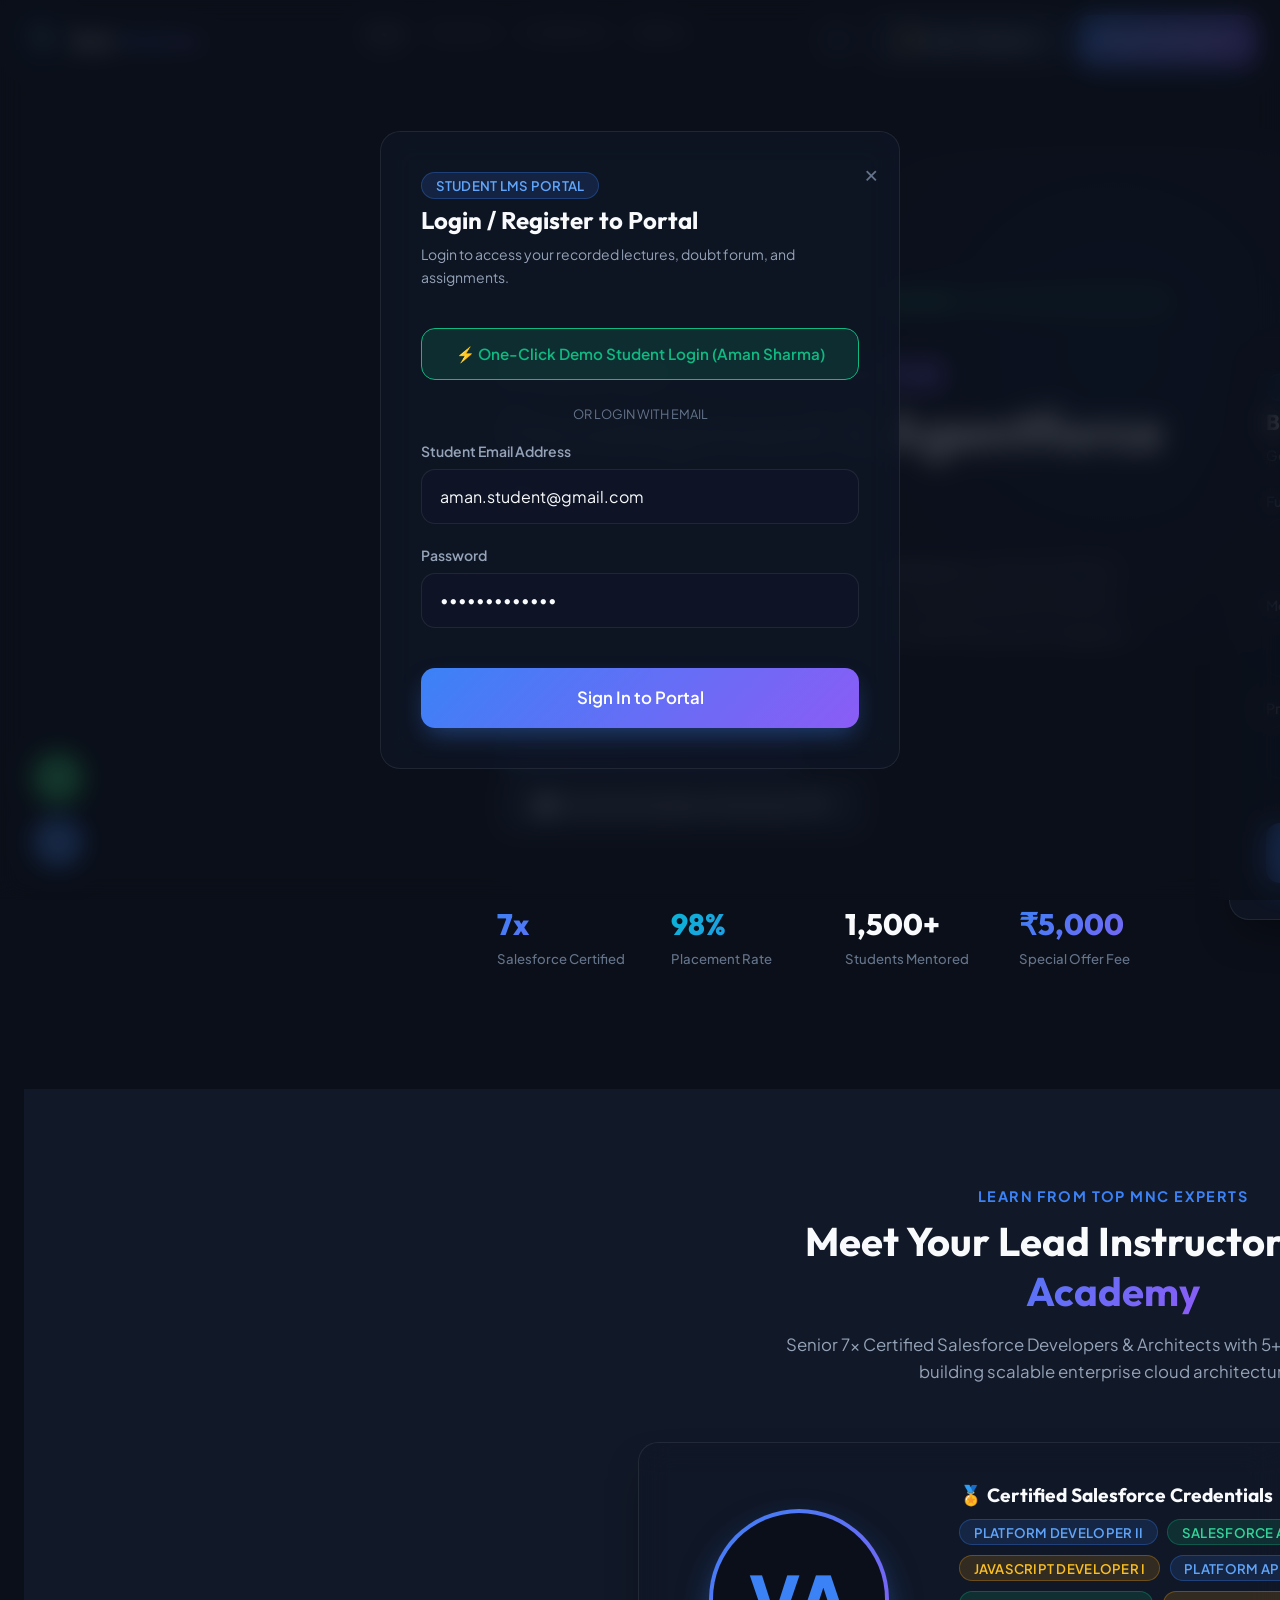
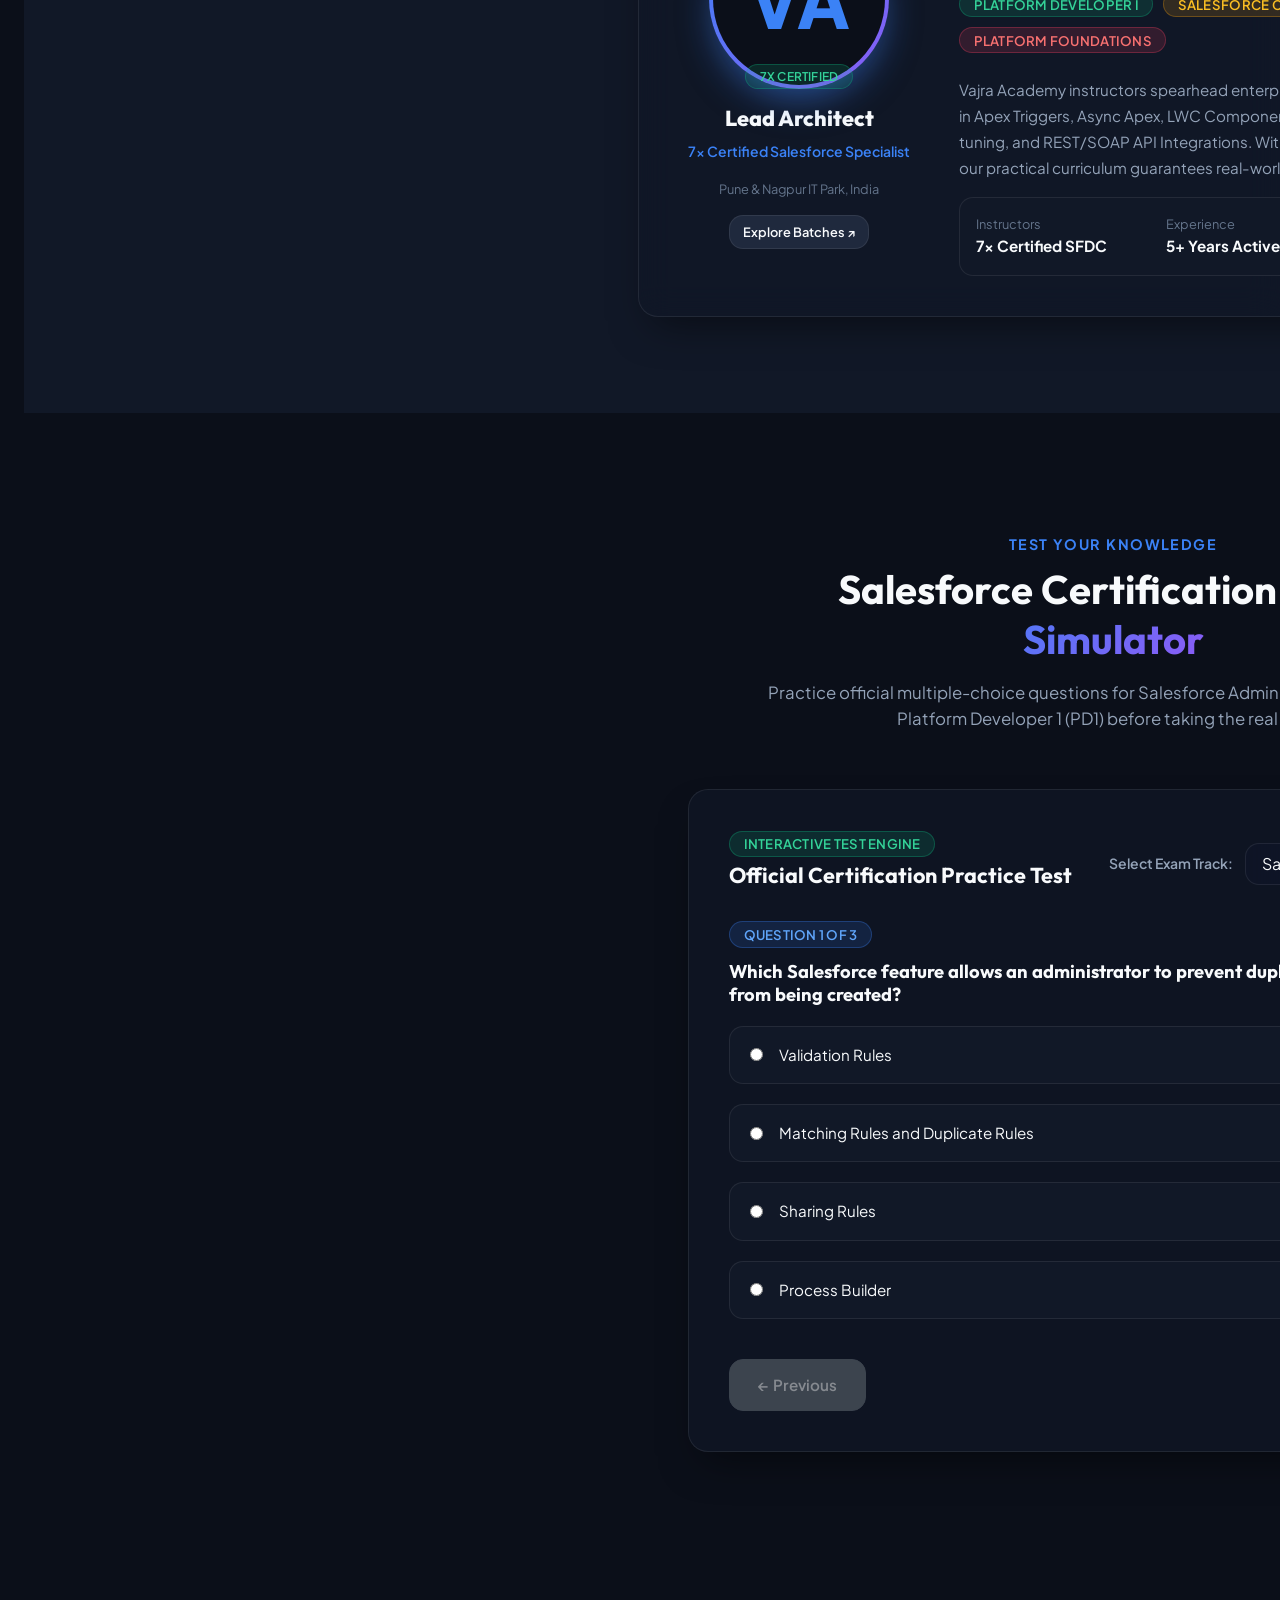
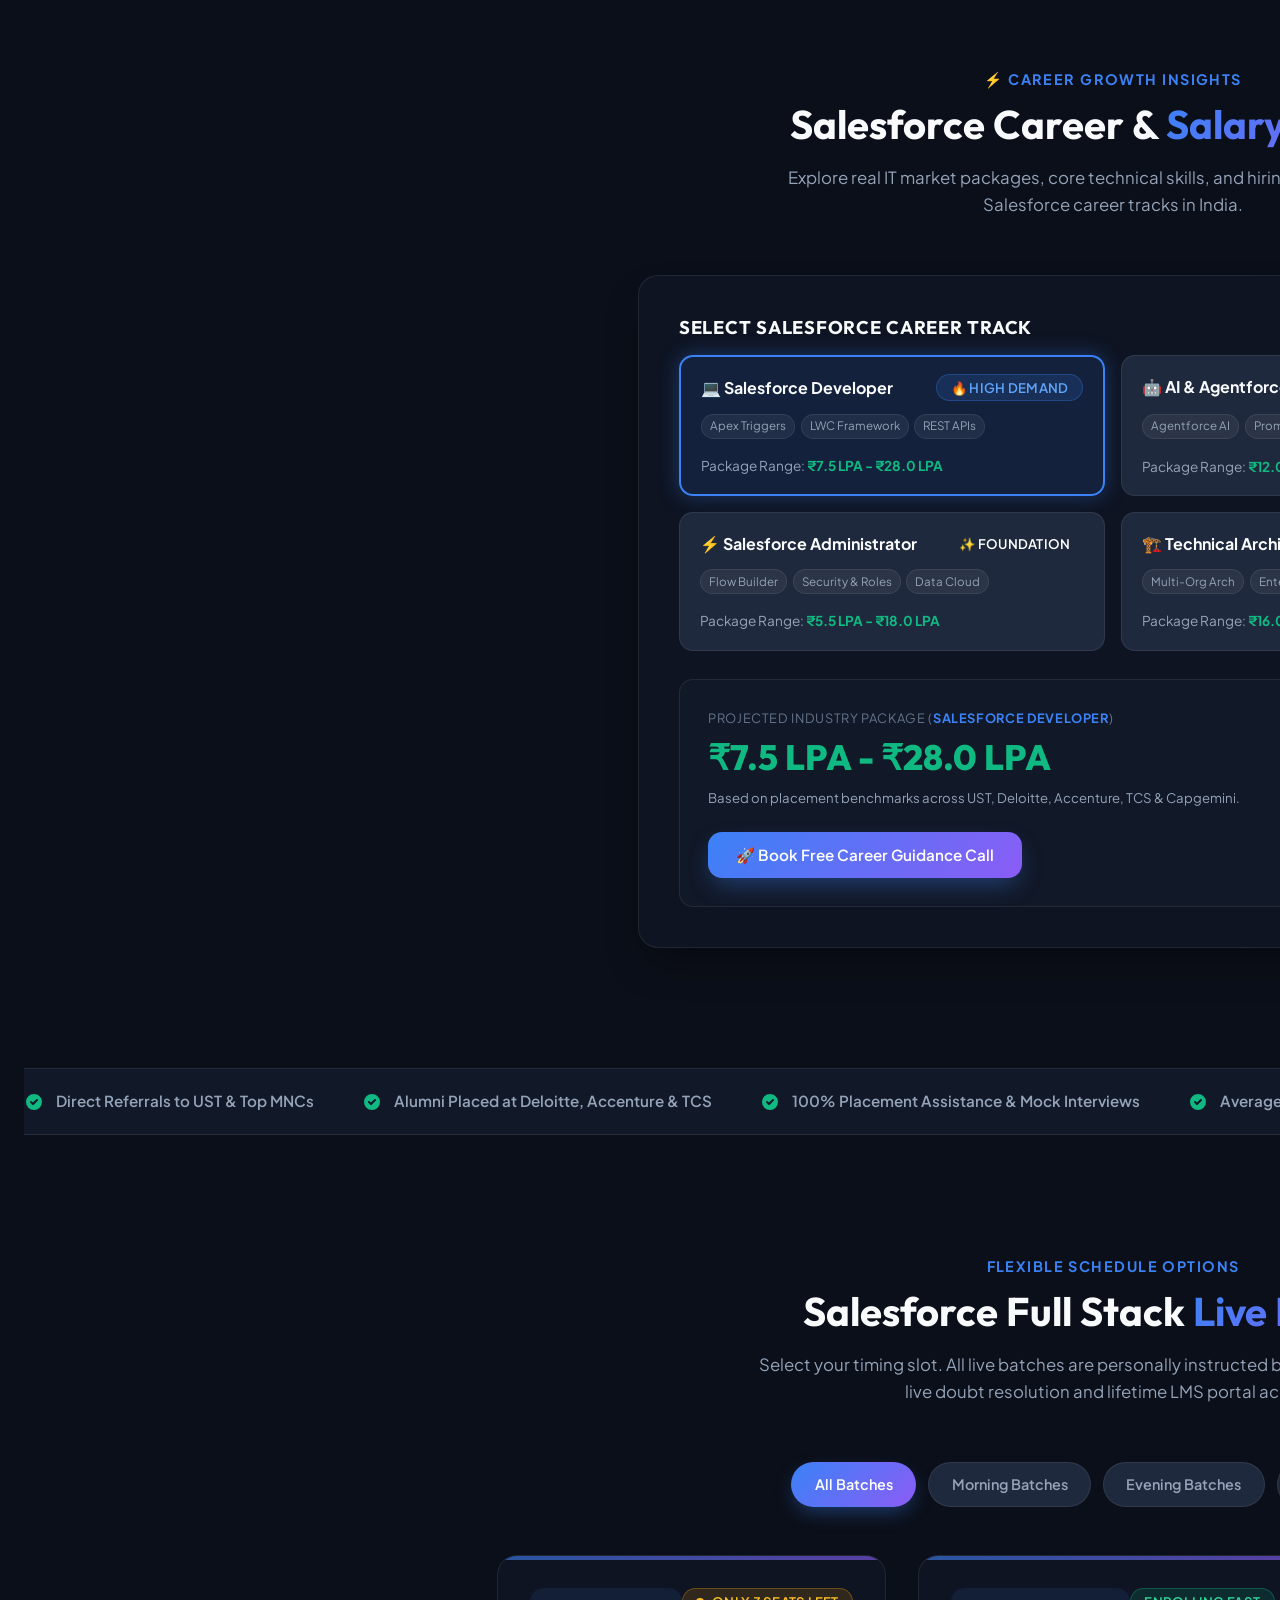
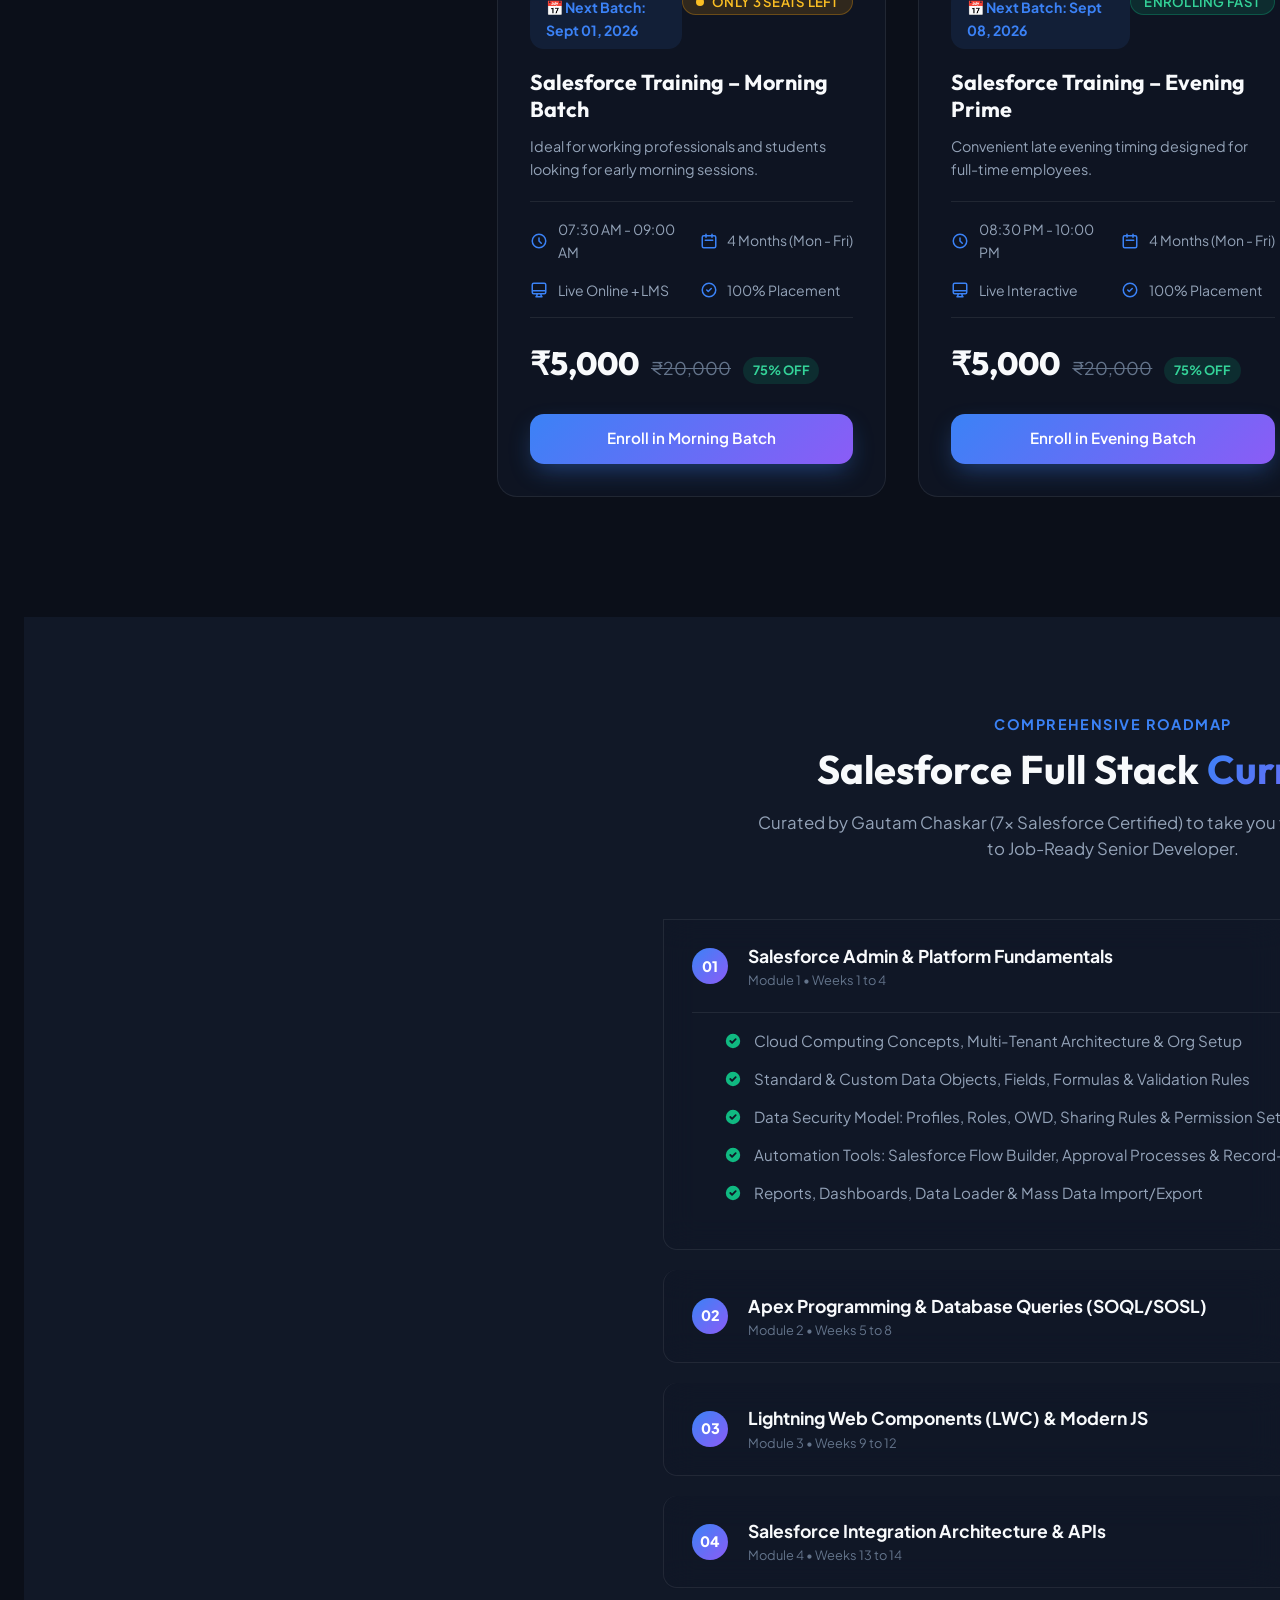
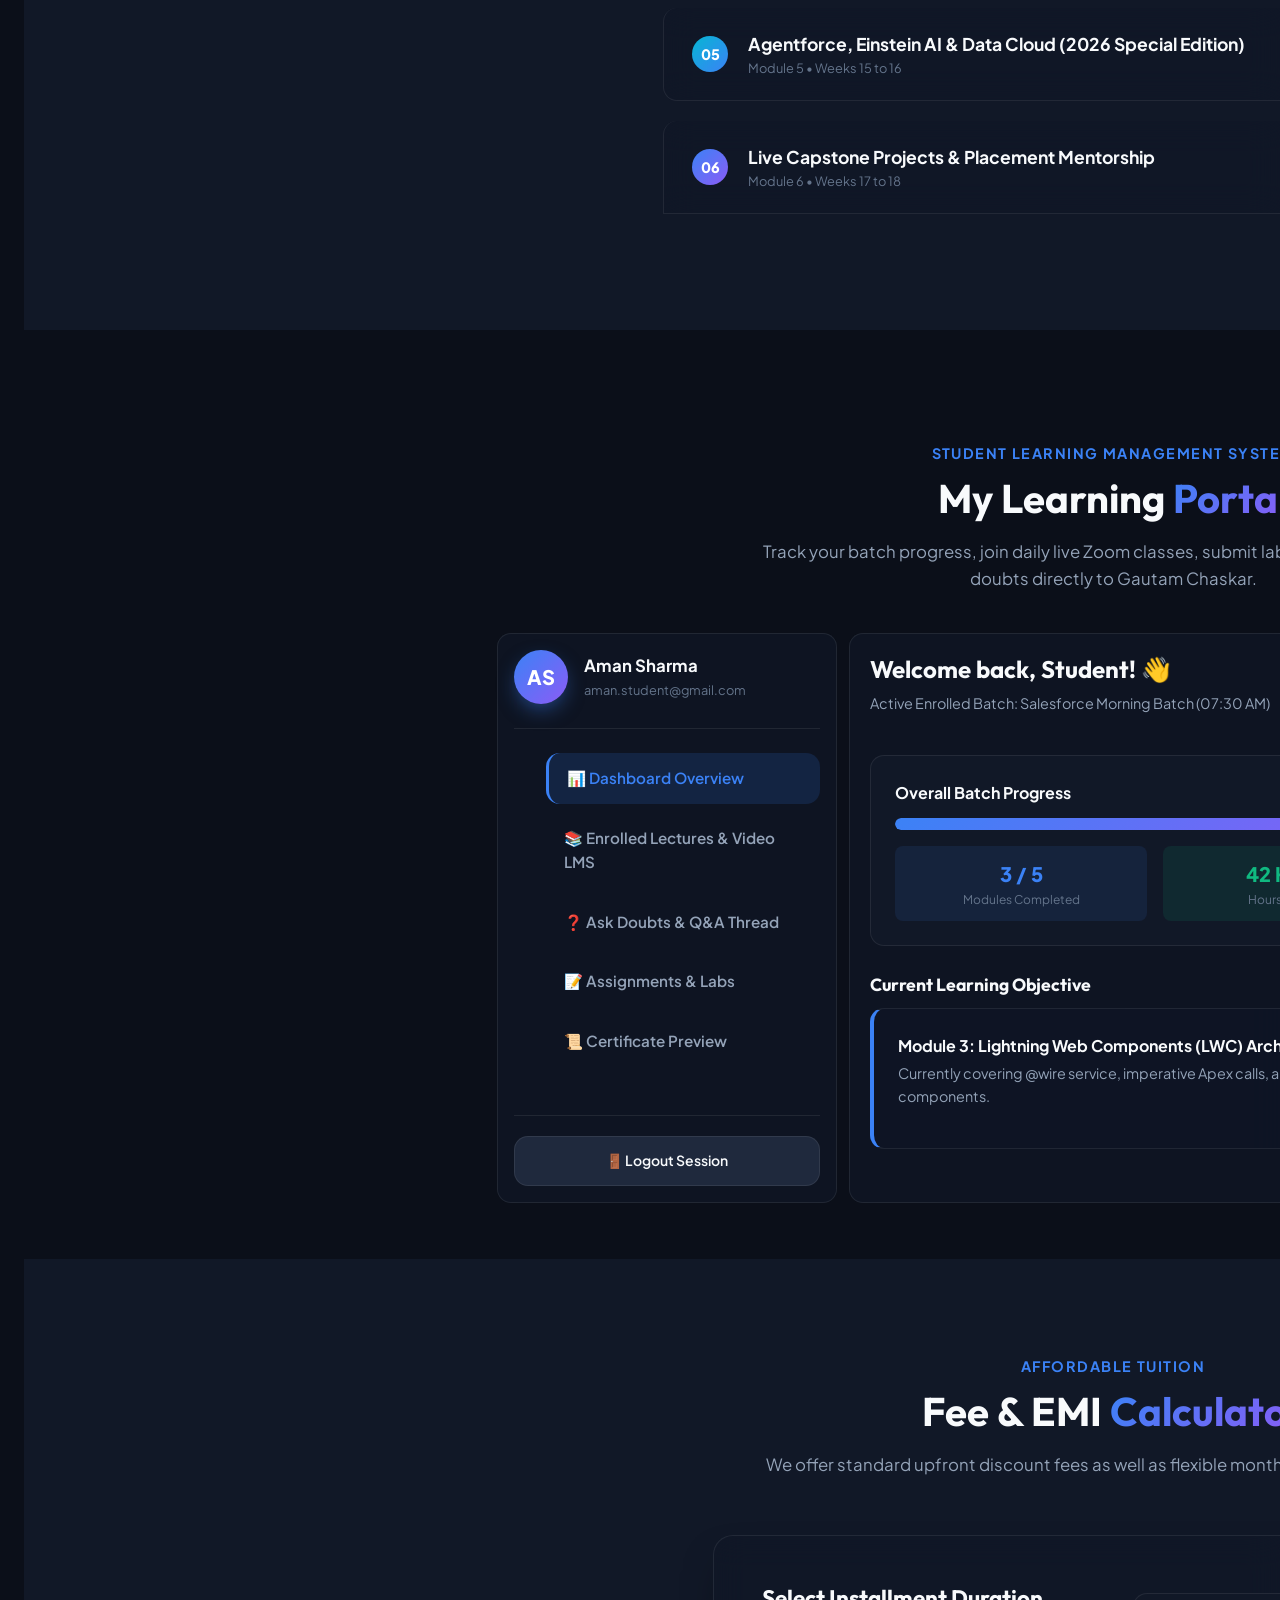
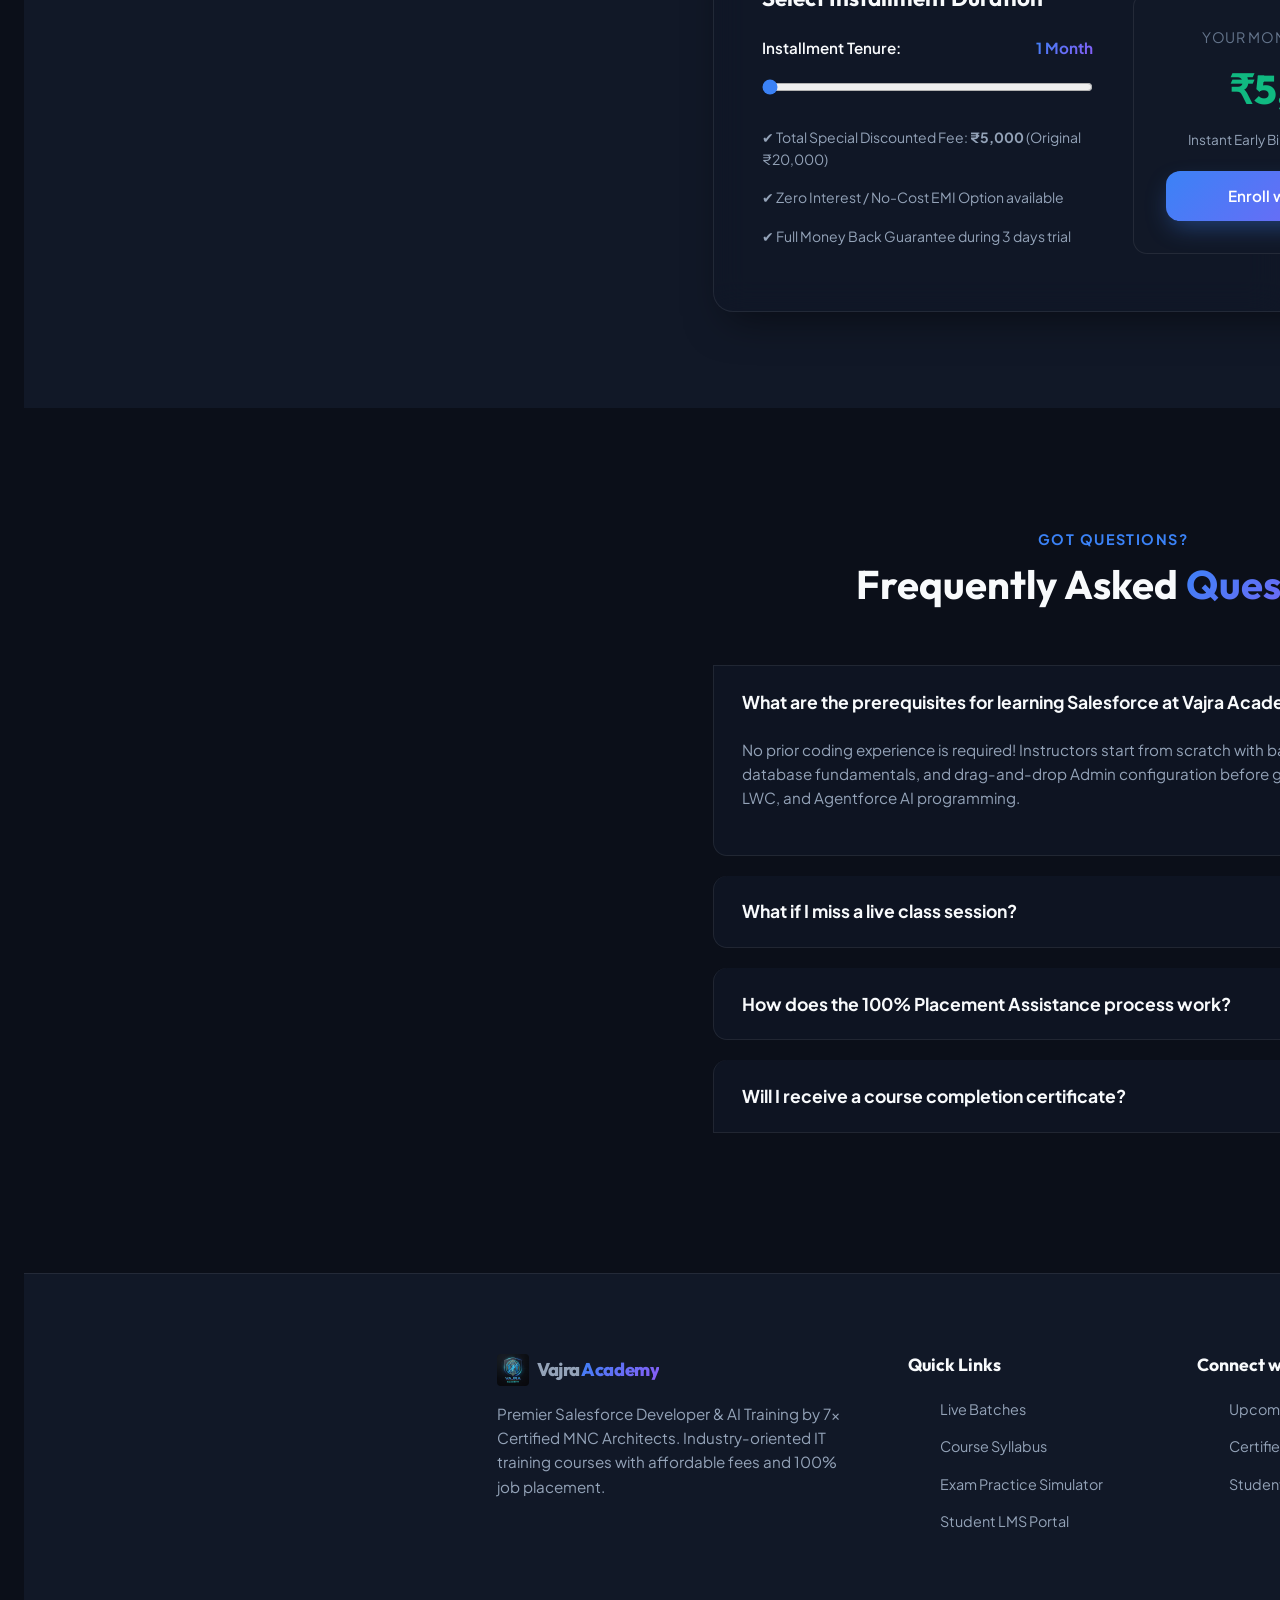
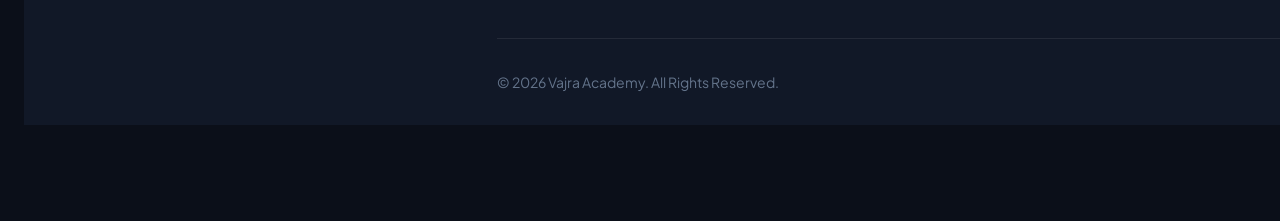
==== commit 11bf27dc: "Integrate Bootstrap 5 CSS CDN & JS bundle while preserving glassmorphism design system" ====
--- a/dashboard.html
+++ b/dashboard.html
@@ -12,7 +12,10 @@
   <!-- Favicon SVG -->
   <link rel="icon" type="image/svg+xml" href="data:image/svg+xml,<svg xmlns='http://www.w3.org/2000/svg' viewBox='0 0 24 24' fill='%2300A1E0'><path d='M19.35 10.04C18.67 6.59 15.64 4 12 4 9.11 4 6.6 5.64 5.35 8.04 2.34 8.36 0 10.91 0 14c0 3.31 2.69 6 6 6h13c2.76 0 5-2.24 5-5 0-2.64-2.05-4.78-4.65-4.96z'/></svg>">
 
-  <!-- Master Stylesheet -->
+  <!-- Bootstrap 5 CSS -->
+  <link href="https://cdn.jsdelivr.net/npm/bootstrap@5.3.3/dist/css/bootstrap.min.css" rel="stylesheet">
+
+  <!-- Master Stylesheet (Minimal glassmorphism & dark theme overrides) -->
   <link rel="stylesheet" href="style.css">
 </head>
 <body style="background:var(--bg-primary);">
@@ -593,6 +596,9 @@
       </div>
     </div>
   </main>
+
+  <!-- Bootstrap 5 JS Bundle -->
+  <script src="https://cdn.jsdelivr.net/npm/bootstrap@5.3.3/dist/js/bootstrap.bundle.min.js"></script>
 
   <!-- Master Script -->
   <script src="app.js"></script>
